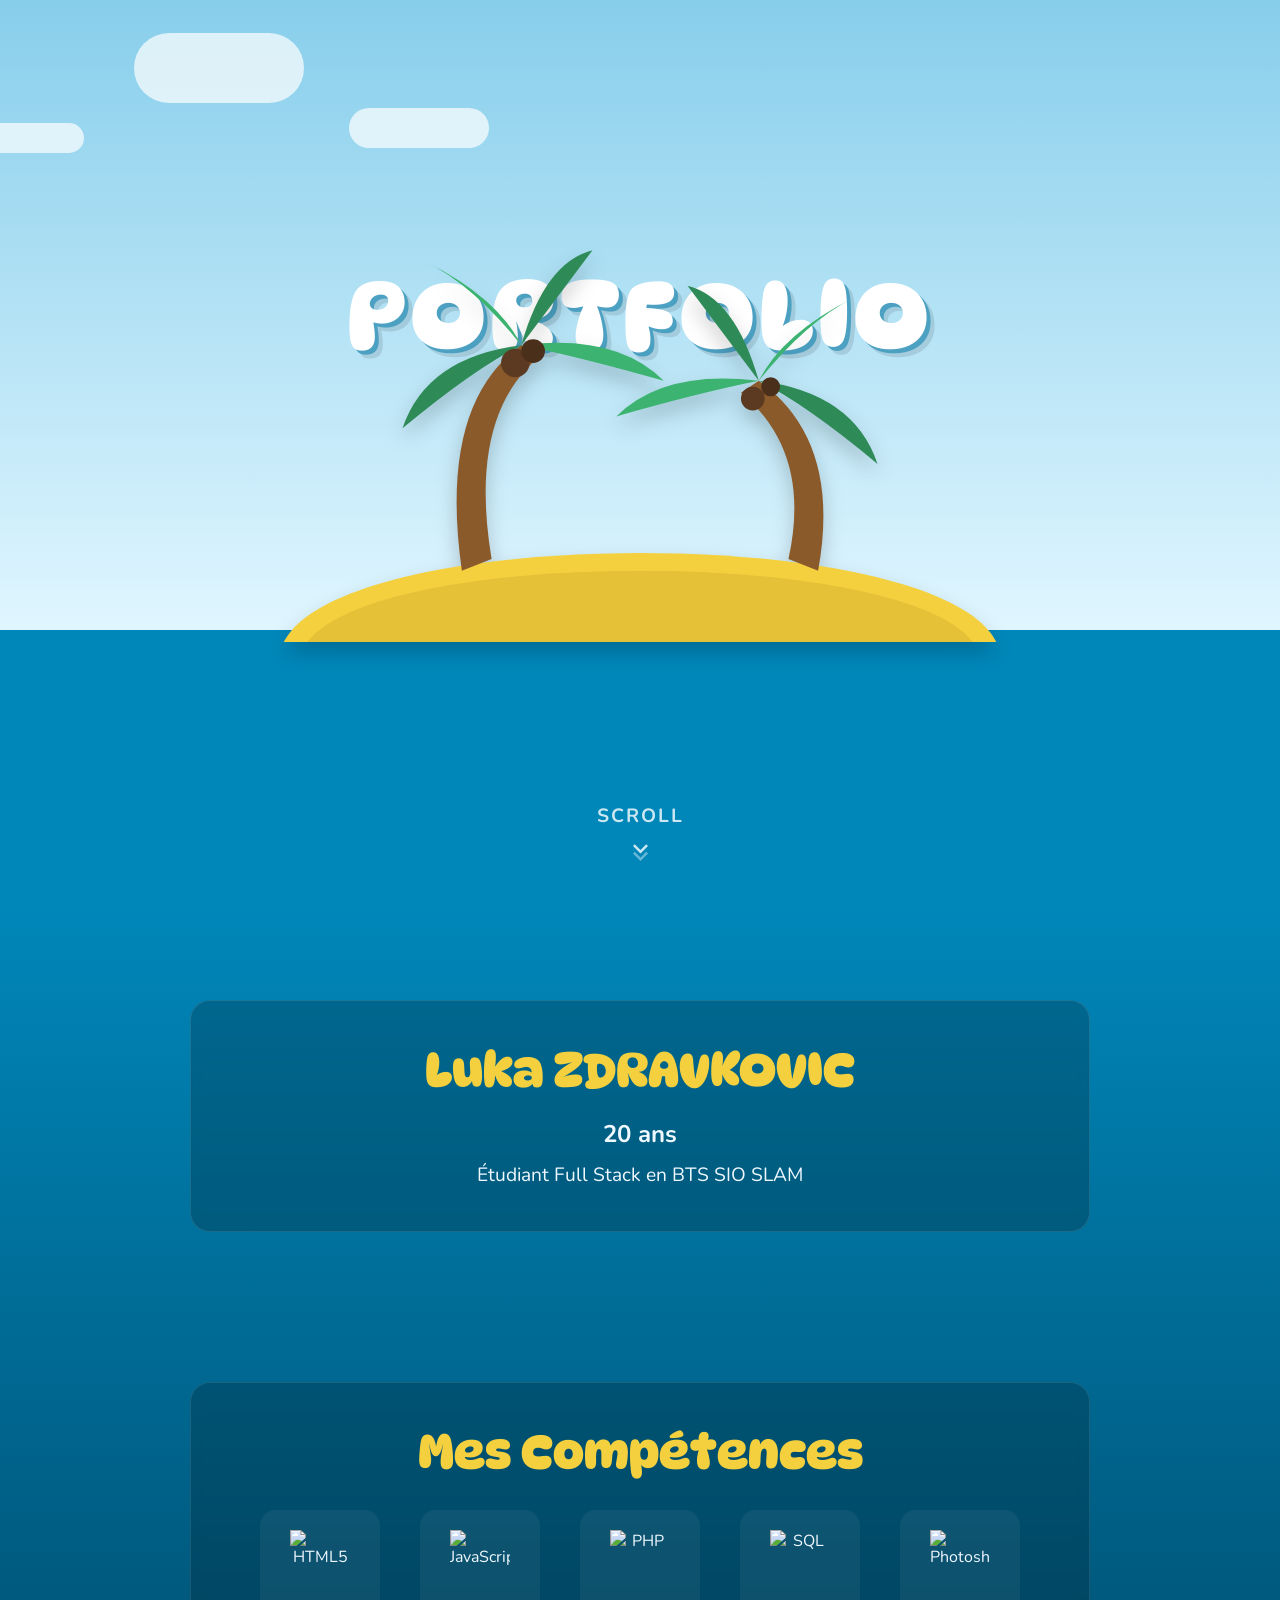
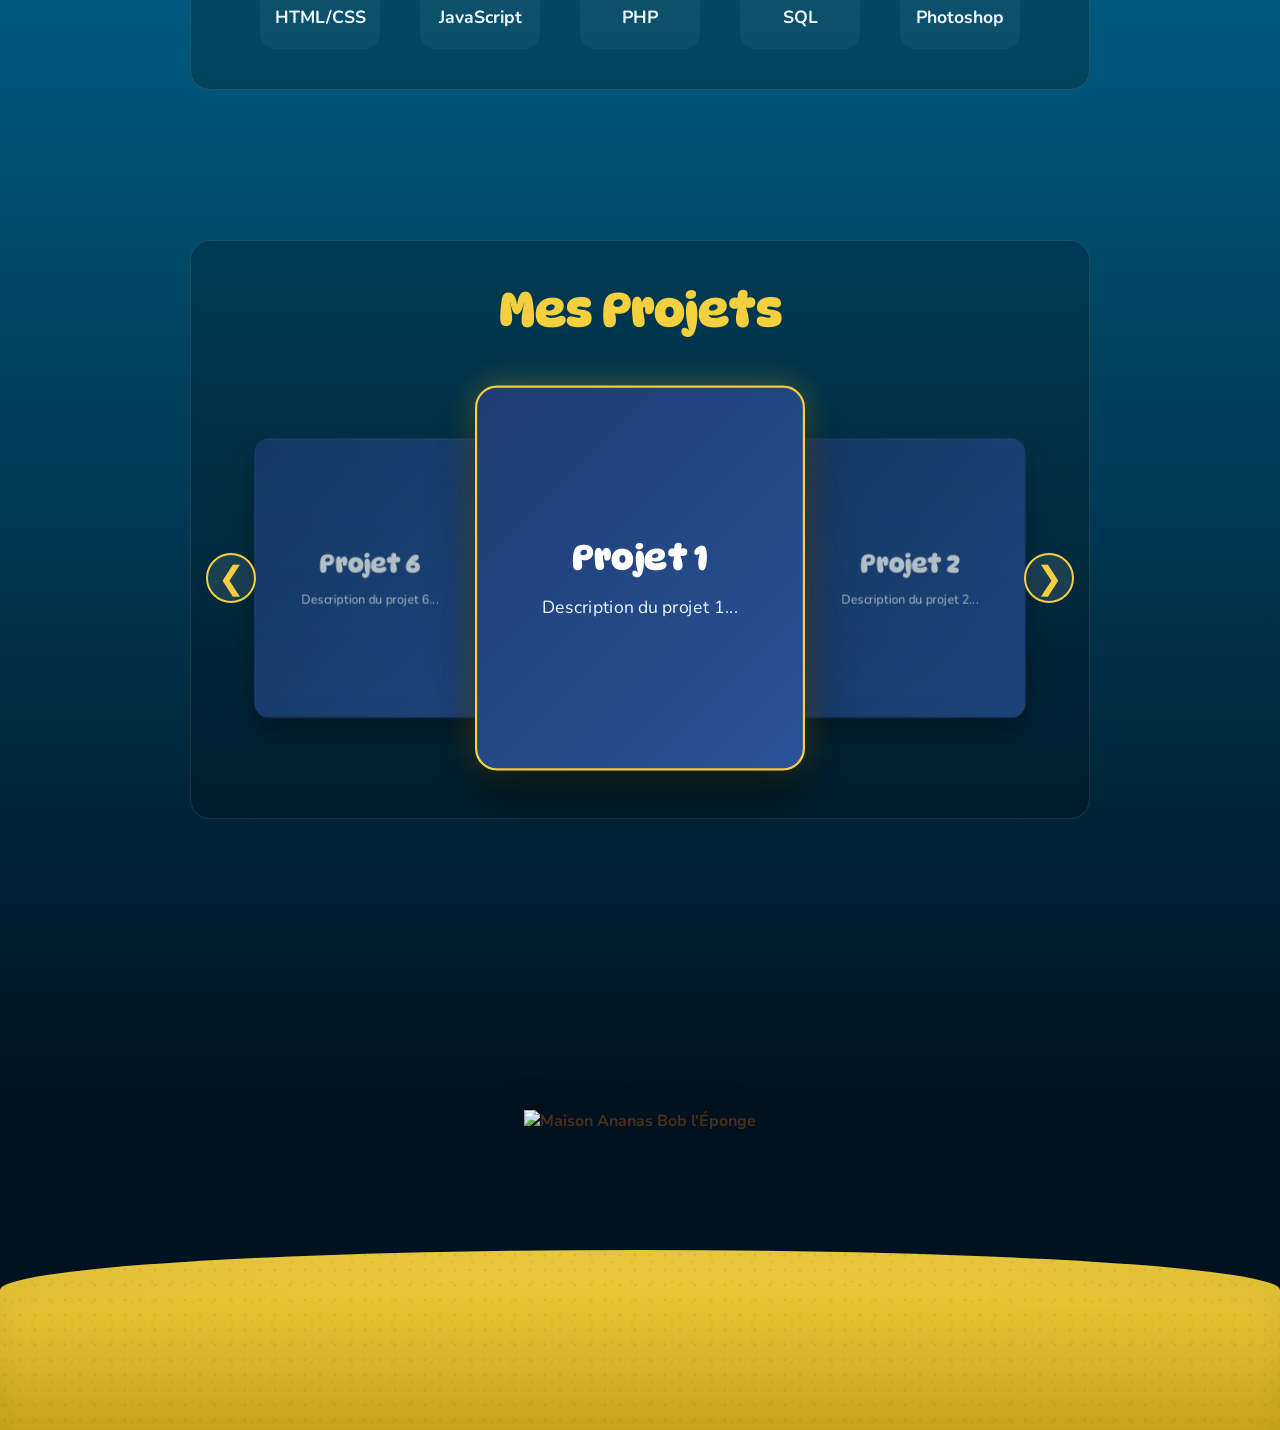
==== index.html @ d119d24b "Rename portfolio.html to index.html" ====
<!DOCTYPE html>
<html lang="fr">
<head>
    <meta charset="UTF-8">
    <meta name="viewport" content="width=device-width, initial-scale=1.0">
    <title>Portfolio de Luka</title>
    <!-- Polices Google -->
    <link rel="preconnect" href="https://fonts.googleapis.com">
    <link rel="preconnect" href="https://fonts.gstatic.com" crossorigin>
    <link href="https://fonts.googleapis.com/css2?family=DynaPuff:wght@400..700&family=Nunito:wght@400;700;900&display=swap" rel="stylesheet">
    <!-- CSS -->
    <link rel="stylesheet" href="css/portfolio.css">
</head>
<body>
    <header class="hero-section">
        <div class="sky">
            <div class="clouds"></div>
            <h1 class="portfolio-title">PORTFOLIO</h1>
        </div>
        
        <div class="island-container">
            <!-- SVG de l'île tropicale -->
            <svg class="island-svg" viewBox="0 0 800 400" xmlns="http://www.w3.org/2000/svg">
                <!-- Sable de l'île -->
                <path d="M 100 400 C 150 300, 650 300, 700 400 Z" fill="#F4D03F" />
                <path d="M 120 400 C 180 320, 620 320, 680 400 Z" fill="#E5C138" />
                
                <!-- Tronc Cocotier 1 (Gauche) -->
                <path d="M 250 340 Q 230 200, 300 150 L 315 160 Q 255 210, 275 330 Z" fill="#8B5A2B" />
                <!-- Feuilles Cocotier 1 -->
                <path d="M 300 150 Q 220 160, 200 220 Q 260 170, 300 150 Z" fill="#2E8B57" />
                <path d="M 300 150 Q 260 100, 220 80 Q 280 110, 300 150 Z" fill="#3CB371" />
                <path d="M 300 150 Q 320 80, 360 70 Q 330 110, 300 150 Z" fill="#2E8B57" />
                <path d="M 300 150 Q 380 140, 420 180 Q 350 160, 300 150 Z" fill="#3CB371" />
                <circle cx="295" cy="165" r="12" fill="#5C3A21" />
                <circle cx="310" cy="155" r="10" fill="#4A2F1A" />
                
                <!-- Tronc Cocotier 2 (Droite, plus petit) -->
                <path d="M 550 340 Q 570 230, 500 180 L 485 190 Q 545 240, 525 330 Z" fill="#8B5A2B" />
                <!-- Feuilles Cocotier 2 -->
                <path d="M 500 180 Q 580 190, 600 250 Q 540 200, 500 180 Z" fill="#2E8B57" />
                <path d="M 500 180 Q 540 130, 580 110 Q 520 140, 500 180 Z" fill="#3CB371" />
                <path d="M 500 180 Q 480 110, 440 100 Q 470 140, 500 180 Z" fill="#2E8B57" />
                <path d="M 500 180 Q 420 170, 380 210 Q 450 190, 500 180 Z" fill="#3CB371" />
                <circle cx="495" cy="195" r="10" fill="#5C3A21" />
                <circle cx="510" cy="185" r="8" fill="#4A2F1A" />
            </svg>
        </div>

        <div class="sea-surface">
            <div class="scroll-indicator">
                <span>SCROLL</span>
                <svg class="arrows" viewBox="0 0 24 24" width="30" height="30">
                    <path d="M12 15.5l-6-6 1.4-1.4 4.6 4.6 4.6-4.6 1.4 1.4z" fill="white" />
                    <path d="M12 21.5l-6-6 1.4-1.4 4.6 4.6 4.6-4.6 1.4 1.4z" fill="white" opacity="0.5" />
                </svg>
            </div>
        </div>
    </header>

    <main class="underwater-section">
        <!-- Conteneur pour les poissons générés en JS -->
        <div id="fish-container"></div>

        <section id="about" class="content-block">
            <h2>Luka ZDRAVKOVIC</h2>
            <p class="subtitle">20 ans</p>
            <p class="description">Étudiant Full Stack en BTS SIO SLAM</p>
        </section>

        <section id="skills" class="content-block">
            <h3>Mes Compétences</h3>
            <div class="skills-grid">
                <div class="skill-item">
                    <img src="https://cdn.jsdelivr.net/gh/devicons/devicon/icons/html5/html5-original.svg" alt="HTML5" />
                    <span>HTML/CSS</span>
                </div>
                <div class="skill-item">
                    <img src="https://cdn.jsdelivr.net/gh/devicons/devicon/icons/javascript/javascript-original.svg" alt="JavaScript" />
                    <span>JavaScript</span>
                </div>
                <div class="skill-item">
                    <img src="https://cdn.jsdelivr.net/gh/devicons/devicon/icons/php/php-original.svg" alt="PHP" />
                    <span>PHP</span>
                </div>
                <div class="skill-item">
                    <img src="https://cdn.jsdelivr.net/gh/devicons/devicon/icons/mysql/mysql-original.svg" alt="SQL" />
                    <span>SQL</span>
                </div>
                <div class="skill-item">
                    <img src="https://cdn.jsdelivr.net/gh/devicons/devicon/icons/photoshop/photoshop-plain.svg" alt="Photoshop" />
                    <span>Photoshop</span>
                </div>
            </div>
        </section>

        <section id="projects" class="content-block">
            <h3>Mes Projets</h3>
            <div class="carousel-container">
                <button class="nav-btn prev-btn">&#10094;</button>
                <div class="carousel-track">
                    <div class="project-card active"><h4>Projet 1</h4><p>Description du projet 1...</p></div>
                    <div class="project-card next"><h4>Projet 2</h4><p>Description du projet 2...</p></div>
                    <div class="project-card"><h4>Projet 3</h4><p>Description du projet 3...</p></div>
                    <div class="project-card"><h4>Projet 4</h4><p>Description du projet 4...</p></div>
                    <div class="project-card"><h4>Projet 5</h4><p>Description du projet 5...</p></div>
                    <div class="project-card prev"><h4>Projet 6</h4><p>Description du projet 6...</p></div>
                </div>
                <button class="nav-btn next-btn">&#10095;</button>
            </div>
        </section>
    </main>

    <footer class="ocean-floor">
        <!-- Maison Ananas de Bob l'éponge -->
        <img src="img/spongebob.png" alt="Maison Ananas Bob l'Éponge" class="spongebob-house">
    </footer>

    <script src="js/portfolio.js"></script>
</body>
</html>
---- css/portfolio.css ----
:root {
    --sky-color: #87CEEB;
    --sky-gradient: linear-gradient(to bottom, #87CEEB 0%, #E0F6FF 100%);
    --sea-surface-color: #0087BA;
    --sea-deep-color: #001220;
    --sand-color: #F4D03F;
    --text-light: #F0F8FF;
    --font-heading: 'DynaPuff', cursive;
    --font-body: 'Nunito', sans-serif;
}

* {
    margin: 0;
    padding: 0;
    box-sizing: border-box;
}

body {
    font-family: var(--font-body);
    background-color: var(--sea-deep-color);
    color: var(--text-light);
    overflow-x: hidden;
}

h1, h2, h3, h4 {
    font-family: var(--font-heading);
}

/* --- HERO SECTION --- */
.hero-section {
    position: relative;
    height: 100vh;
    display: flex;
    flex-direction: column;
    overflow: hidden;
}

.sky {
    flex: 7; /* Augmenté pour donner plus de place au ciel et à l'île */
    background: var(--sky-gradient);
    position: relative;
    display: flex;
    justify-content: center;
    align-items: center;
}

.clouds {
    position: absolute;
    top: 10%;
    left: -20%;
    width: 150px;
    height: 50px;
    background: white;
    border-radius: 50px;
    box-shadow: 200px 50px 0 -10px white, 400px -20px 0 10px white, 600px 40px 0 -5px white;
    opacity: 0.7;
    animation: moveClouds 40s linear infinite;
    z-index: 1;
}

.clouds::before, .clouds::after {
    content: '';
    position: absolute;
    background: white;
    border-radius: 50%;
}

.clouds::before {
    width: 60px;
    height: 60px;
    top: -20px;
    left: 20px;
}

.clouds::after {
    width: 80px;
    height: 80px;
    top: -30px;
    left: 50px;
}

@keyframes moveClouds {
    0% { transform: translateX(-10vw); }
    100% { transform: translateX(110vw); }
}

.portfolio-title {
    font-size: 6rem;
    color: white;
    text-shadow: 4px 4px 0px #4CA1C3, 8px 8px 0px rgba(0,0,0,0.1);
    z-index: 2;
    letter-spacing: 5px;
    animation: floatTitle 4s ease-in-out infinite;
}

@keyframes floatTitle {
    0%, 100% { transform: translateY(0); }
    50% { transform: translateY(-15px); }
}

.island-container {
    position: absolute;
    bottom: 28%; /* Aligné avec la mer qui prend 30% */
    left: 50%;
    transform: translateX(-50%);
    width: 90%; /* Île plus grande */
    max-width: 950px;
    z-index: 5; /* Au-dessus de la mer pour ne plus être caché */
    pointer-events: none; /* Let clicks pass through if needed */
}

.island-svg {
    width: 100%;
    height: auto;
    filter: drop-shadow(0 10px 10px rgba(0,0,0,0.2));
}

.sea-surface {
    flex: 3; /* Réduit pour laisser plus de place à l'île */
    background: var(--sea-surface-color);
    position: relative;
    z-index: 4;
}


.scroll-indicator {
    position: absolute;
    bottom: 30px;
    left: 50%;
    transform: translateX(-50%);
    text-align: center;
    color: white;
    opacity: 0.8;
    animation: pulseScroll 2s infinite ease-in-out;
}

.scroll-indicator span {
    display: block;
    font-weight: 700;
    letter-spacing: 2px;
    margin-bottom: 5px;
    font-size: 1.2rem;
}

@keyframes pulseScroll {
    0%, 100% { opacity: 0.4; transform: translate(-50%, 0); }
    50% { opacity: 1; transform: translate(-50%, 10px); }
}

/* --- UNDERWATER SECTION --- */
.underwater-section {
    position: relative;
    background: linear-gradient(to bottom, var(--sea-surface-color) 0%, var(--sea-deep-color) 100%);
    min-height: 200vh; /* Longue page pour scroller */
    padding-top: 100px;
    padding-bottom: 100px;
    z-index: 5;
}

#fish-container {
    position: absolute;
    top: 0;
    left: 0;
    width: 100%;
    height: 100%;
    pointer-events: none;
    overflow: hidden;
    z-index: 1;
}

.fish {
    position: absolute;
    transition: transform 0.3s;
}

.content-block {
    position: relative;
    z-index: 10;
    max-width: 900px;
    margin: 0 auto 150px auto;
    padding: 40px;
    background: rgba(0, 0, 0, 0.2);
    border-radius: 20px;
    backdrop-filter: blur(5px);
    border: 1px solid rgba(255, 255, 255, 0.1);
    text-align: center;
}

.content-block h2, .content-block h3 {
    font-size: 3rem;
    margin-bottom: 20px;
    color: var(--sand-color);
}

.content-block .subtitle {
    font-size: 1.5rem;
    font-weight: bold;
    margin-bottom: 10px;
}

.content-block .description {
    font-size: 1.2rem;
    line-height: 1.6;
}

/* --- SKILLS --- */
.skills-grid {
    display: flex;
    flex-wrap: wrap;
    justify-content: center;
    gap: 40px;
    margin-top: 30px;
}

.skill-item {
    display: flex;
    flex-direction: column;
    align-items: center;
    background: rgba(255, 255, 255, 0.05);
    padding: 20px;
    border-radius: 15px;
    transition: transform 0.3s, box-shadow 0.3s;
    width: 120px;
}

.skill-item:hover {
    transform: translateY(-10px);
    box-shadow: 0 10px 20px rgba(0, 0, 0, 0.3), 0 0 15px rgba(244, 208, 63, 0.5);
    background: rgba(255, 255, 255, 0.1);
}

.skill-item img {
    width: 60px;
    height: 60px;
    margin-bottom: 15px;
}

.skill-item span {
    font-weight: bold;
    font-size: 1.1rem;
}

/* --- PROJECTS CAROUSEL --- */
.carousel-container {
    position: relative;
    height: 400px;
    display: flex;
    align-items: center;
    justify-content: center;
    margin-top: 40px;
    perspective: 1000px;
}

.nav-btn {
    position: absolute;
    top: 50%;
    transform: translateY(-50%);
    background: rgba(255, 255, 255, 0.1);
    border: 2px solid var(--sand-color);
    color: var(--sand-color);
    font-size: 2rem;
    width: 50px;
    height: 50px;
    border-radius: 50%;
    cursor: pointer;
    z-index: 20;
    transition: all 0.3s;
}

.nav-btn:hover {
    background: var(--sand-color);
    color: var(--sea-deep-color);
    box-shadow: 0 0 15px var(--sand-color);
}

.prev-btn { left: -25px; }
.next-btn { right: -25px; }

.carousel-track {
    position: relative;
    width: 100%;
    height: 100%;
}

.project-card {
    position: absolute;
    top: 50%;
    left: 50%;
    width: 300px;
    height: 350px;
    background: linear-gradient(135deg, #1e3c72 0%, #2a5298 100%);
    border-radius: 20px;
    padding: 30px;
    box-shadow: 0 15px 35px rgba(0,0,0,0.5);
    transition: all 0.5s cubic-bezier(0.25, 0.8, 0.25, 1);
    transform: translate(-50%, -50%) scale(0.6) rotateY(0deg);
    opacity: 0;
    z-index: 1;
    display: flex;
    flex-direction: column;
    align-items: center;
    justify-content: center;
    border: 2px solid transparent;
}

.project-card h4 {
    font-size: 2rem;
    margin-bottom: 15px;
    color: #fff;
}

/* Classes pour le positionnement en JS */
.project-card.active {
    transform: translate(-50%, -50%) scale(1.1) translateZ(50px);
    opacity: 1;
    z-index: 5;
    border-color: var(--sand-color);
    box-shadow: 0 20px 40px rgba(0,0,0,0.6), 0 0 30px rgba(244, 208, 63, 0.3);
}

.project-card.prev {
    transform: translate(-140%, -50%) scale(0.8) rotateY(15deg);
    opacity: 0.7;
    z-index: 4;
}

.project-card.next {
    transform: translate(40%, -50%) scale(0.8) rotateY(-15deg);
    opacity: 0.7;
    z-index: 4;
}

.project-card:hover.active {
    box-shadow: 0 25px 50px rgba(0,0,0,0.7), 0 0 40px rgba(244, 208, 63, 0.6);
    transform: translate(-50%, -52%) scale(1.12) translateZ(60px);
}

/* --- FOOTER OCEAN FLOOR --- */
.ocean-floor {
    position: relative;
    background: 
        radial-gradient(circle at 5px 5px, rgba(139, 69, 19, 0.1) 1px, transparent 2px) 0 0 / 15px 15px,
        radial-gradient(circle at 12px 12px, rgba(139, 69, 19, 0.08) 1px, transparent 2px) 0 0 / 20px 20px,
        linear-gradient(to bottom, #f4d03f, #c7a418);
    height: 180px;
    display: flex;
    align-items: flex-end;
    justify-content: center;
    padding-bottom: 20px;
    color: #4A2F1A;
    font-weight: bold;
    z-index: 10;
    margin-top: 150px;
    border-top-left-radius: 50% 40px; /* Donne une forme de dune */
    border-top-right-radius: 50% 40px;
    box-shadow: inset 0 20px 30px rgba(0,0,0,0.05);
}

.spongebob-house {
    position: absolute;
    bottom: 40px; /* Posé sur le sable */
    left: 50%;
    transform: translateX(-50%);
    height: 280px; /* Plus grand */
    width: auto;
    filter: drop-shadow(0 0 15px rgba(0,0,0,0.6)); /* Ombre centrée sans décalage vers le bas */
    z-index: 12;
}

/* --- RESPONSIVE DESIGN (Mobiles & Tablettes) --- */
@media (max-width: 768px) {
    /* Typographie */
    .portfolio-title { font-size: 3rem; letter-spacing: 2px; padding: 0 15px; text-align: center; }
    .content-block h2, .content-block h3 { font-size: 2rem; margin-bottom: 15px; }
    .content-block .subtitle { font-size: 1.2rem; }
    .content-block .description { font-size: 1rem; }

    /* Layout général */
    .island-container { width: 90%; bottom: 29%; } /* Moins de 100% pour laisser un espace sur les côtés */
    .content-block { width: 90%; margin: 0 auto 80px auto; padding: 25px 20px; box-sizing: border-box; } /* Centré avec de la marge */

    /* Compétences */
    .skills-grid { gap: 15px; }
    .skill-item { width: 90px; padding: 15px 10px; }
    .skill-item img { width: 40px; height: 40px; }
    .skill-item span { font-size: 0.9rem; }

    /* Carrousel de Projets */
    .carousel-container { height: 350px; }
    .project-card { width: 240px; height: 280px; padding: 20px; }
    .project-card h4 { font-size: 1.5rem; }
    
    .project-card.active { transform: translate(-50%, -50%) scale(1.05); }
    .project-card:hover.active { transform: translate(-50%, -50%) scale(1.05); }
    
    .project-card.prev { transform: translate(-90%, -50%) scale(0.75); opacity: 0.6; }
    .project-card.next { transform: translate(-10%, -50%) scale(0.75); opacity: 0.6; }
    
    /* Boutons Carrousel */
    .nav-btn { width: 40px; height: 40px; font-size: 1.2rem; background: rgba(244, 208, 63, 0.4); }
    .prev-btn { left: 10px; }
    .next-btn { right: 10px; }

    /* Footer / Sol Marin */
    .ocean-floor { height: 120px; margin-top: 50px; border-top-left-radius: 50% 20px; border-top-right-radius: 50% 20px; }
    .spongebob-house { height: 160px; bottom: 30px; }
}
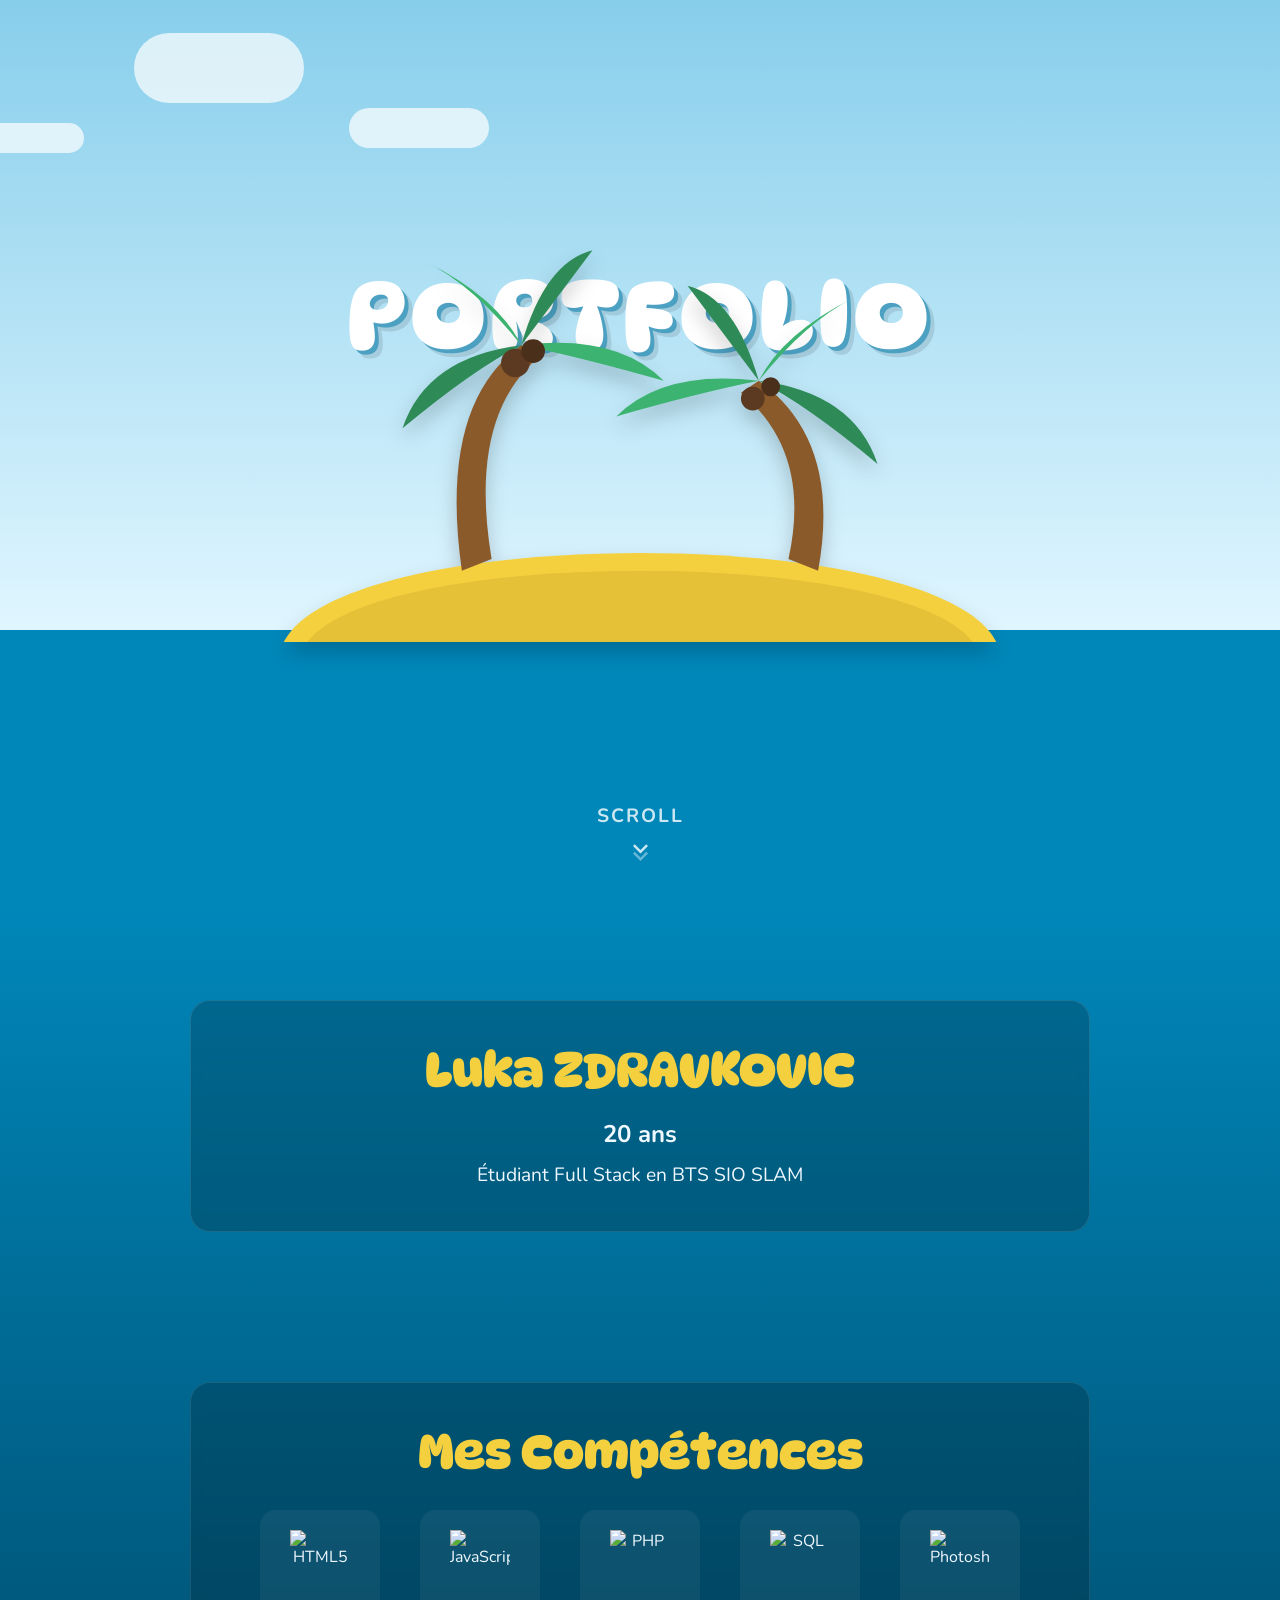
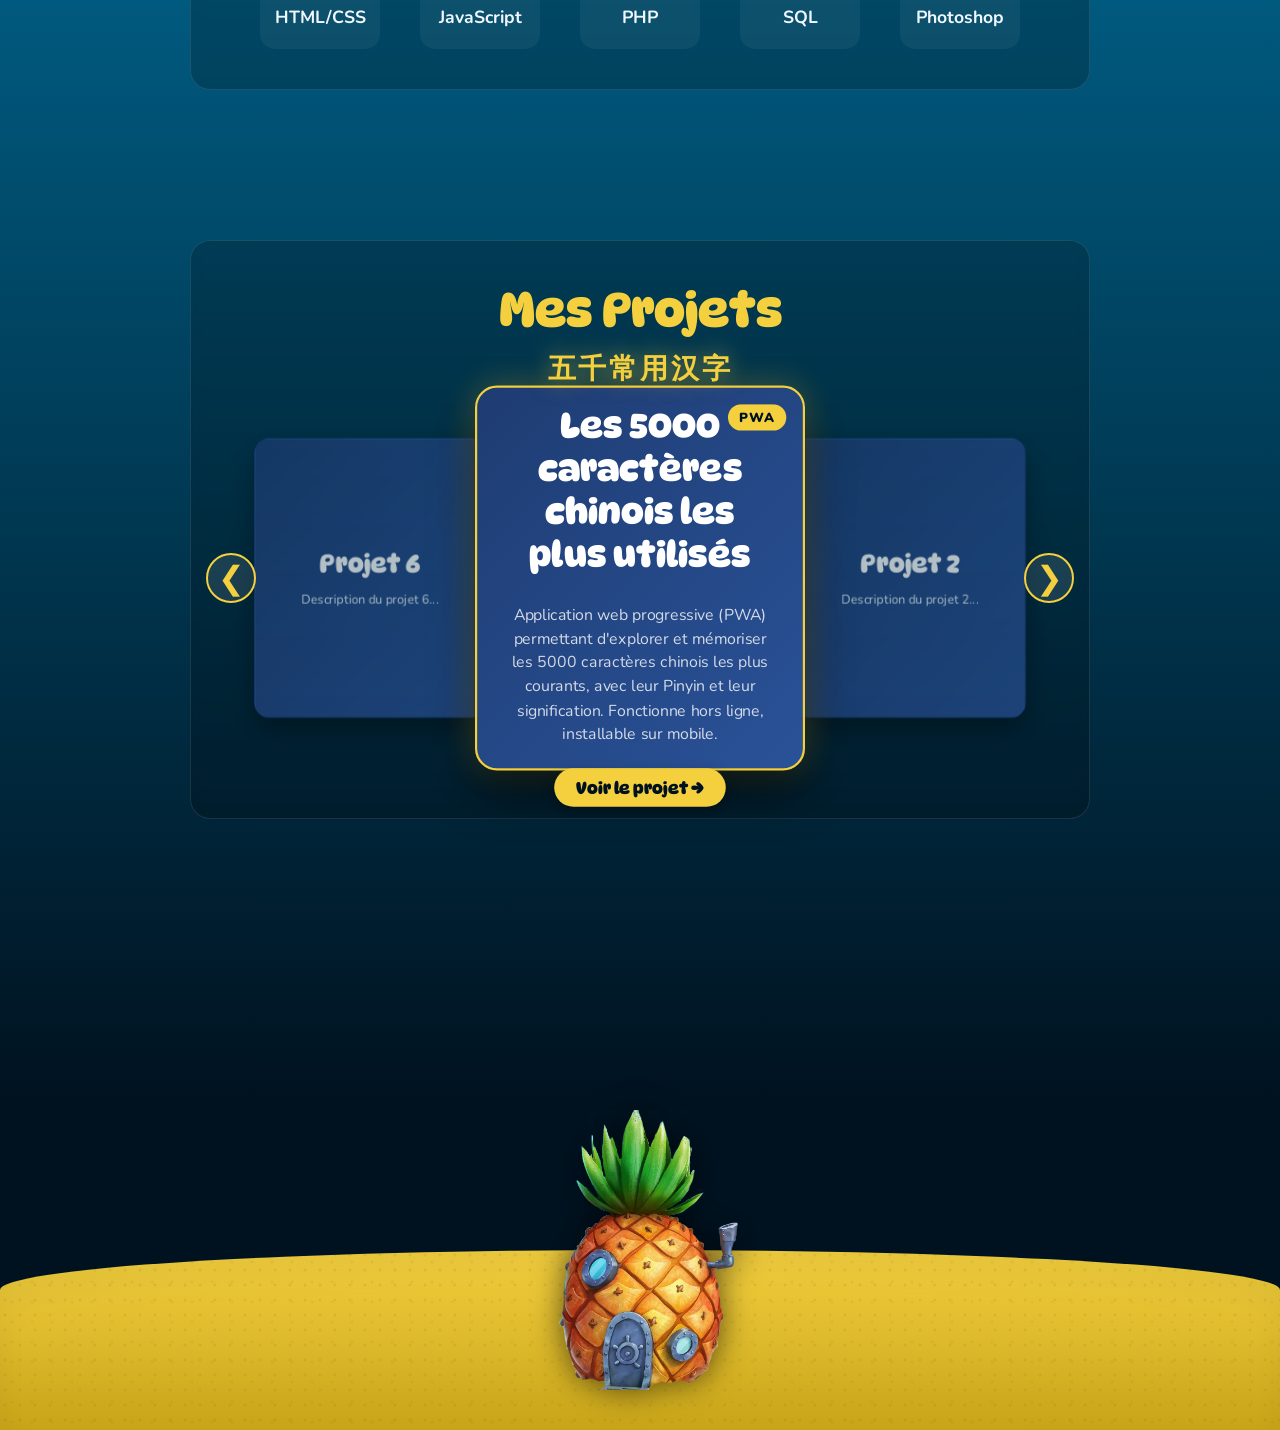
==== commit 3ca05b56: "Add files via upload" ====
--- a/index.html
+++ b/index.html
@@ -99,7 +99,13 @@
             <div class="carousel-container">
                 <button class="nav-btn prev-btn">&#10094;</button>
                 <div class="carousel-track">
-                    <div class="project-card active"><h4>Projet 1</h4><p>Description du projet 1...</p></div>
+                    <div class="project-card active clickable-card" onclick="window.open('projects/hanzi-site.html', '_blank')" role="button" tabindex="0">
+                        <div class="card-badge">PWA</div>
+                        <div class="card-icon">五千常用汉字</div>
+                        <h4>Les 5000 caractères chinois les plus utilisés</h4>
+                        <p>Application web progressive (PWA) permettant d'explorer et mémoriser les 5000 caractères chinois les plus courants, avec leur Pinyin et leur signification. Fonctionne hors ligne, installable sur mobile.</p>
+                        <div class="card-cta">Voir le projet →</div>
+                    </div>
                     <div class="project-card next"><h4>Projet 2</h4><p>Description du projet 2...</p></div>
                     <div class="project-card"><h4>Projet 3</h4><p>Description du projet 3...</p></div>
                     <div class="project-card"><h4>Projet 4</h4><p>Description du projet 4...</p></div>
@@ -118,4 +124,4 @@
 
     <script src="js/portfolio.js"></script>
 </body>
-</html>
+</html>
--- a/css/portfolio.css
+++ b/css/portfolio.css
@@ -333,6 +333,65 @@
 .project-card:hover.active {
     box-shadow: 0 25px 50px rgba(0,0,0,0.7), 0 0 40px rgba(244, 208, 63, 0.6);
     transform: translate(-50%, -52%) scale(1.12) translateZ(60px);
+}
+
+/* --- CLICKABLE PROJECT CARD EXTRAS --- */
+.clickable-card {
+    cursor: pointer;
+    display: flex;
+    flex-direction: column;
+    justify-content: center;
+    align-items: center;
+    gap: 10px;
+    text-align: center;
+}
+
+.clickable-card p {
+    font-size: 0.9rem;
+    line-height: 1.5;
+    color: rgba(255,255,255,0.8);
+}
+
+.card-badge {
+    position: absolute;
+    top: 15px;
+    right: 15px;
+    background: var(--sand-color);
+    color: var(--sea-deep-color);
+    font-family: var(--font-body);
+    font-weight: 900;
+    font-size: 0.75rem;
+    padding: 4px 10px;
+    border-radius: 20px;
+    letter-spacing: 1px;
+}
+
+.card-icon {
+    font-size: 1.6rem;
+    color: #F4D03F;
+    font-weight: bold;
+    text-shadow: 0 0 20px rgba(244, 208, 63, 0.6);
+    margin-bottom: 5px;
+    letter-spacing: 2px;
+}
+
+.card-cta {
+    margin-top: 10px;
+    background: var(--sand-color);
+    color: var(--sea-deep-color);
+    font-family: var(--font-heading);
+    font-size: 0.95rem;
+    padding: 8px 20px;
+    border-radius: 30px;
+    font-weight: bold;
+    transition: all 0.3s;
+    box-shadow: 0 4px 12px rgba(0,0,0,0.3);
+}
+
+.clickable-card:hover .card-cta {
+    background: white;
+    transform: scale(1.05);
+    box-shadow: 0 6px 20px rgba(244, 208, 63, 0.5);
 }
 
 /* --- FOOTER OCEAN FLOOR --- */
@@ -405,4 +464,3 @@
     .ocean-floor { height: 120px; margin-top: 50px; border-top-left-radius: 50% 20px; border-top-right-radius: 50% 20px; }
     .spongebob-house { height: 160px; bottom: 30px; }
 }
-
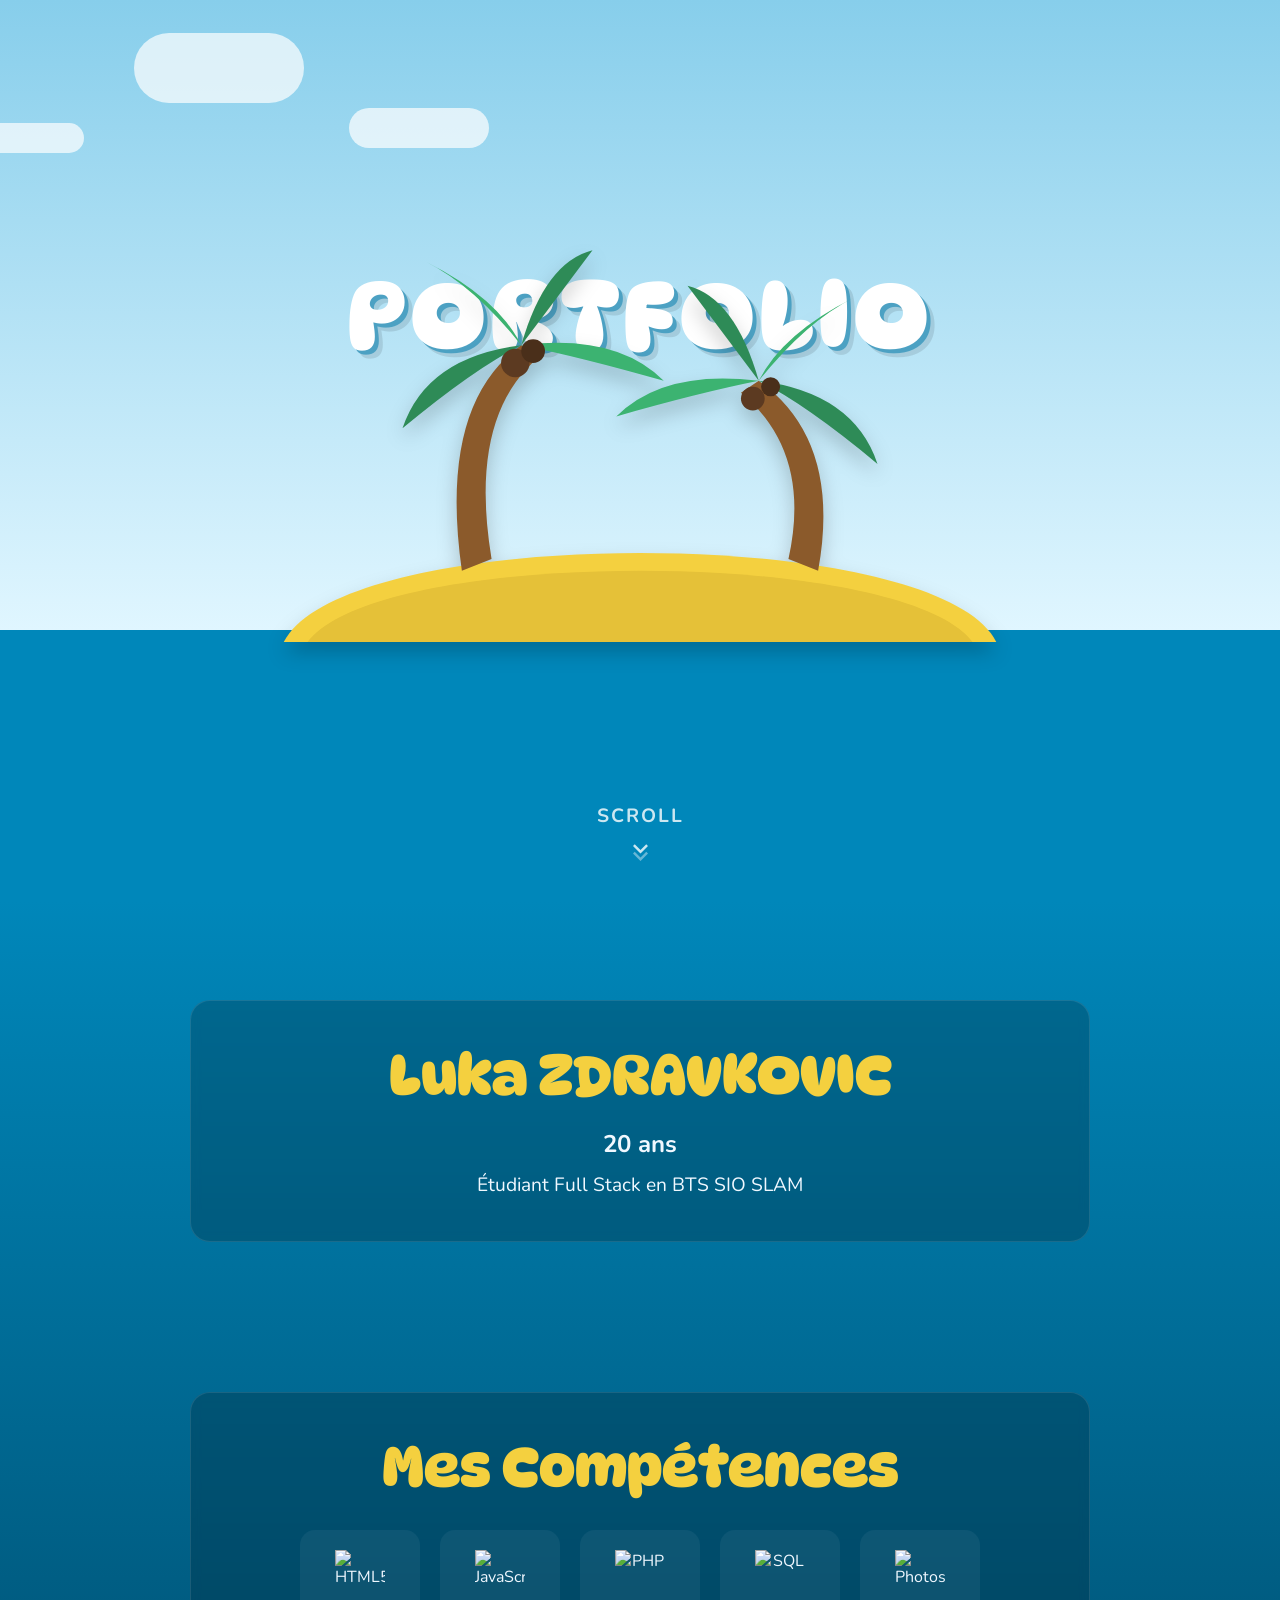
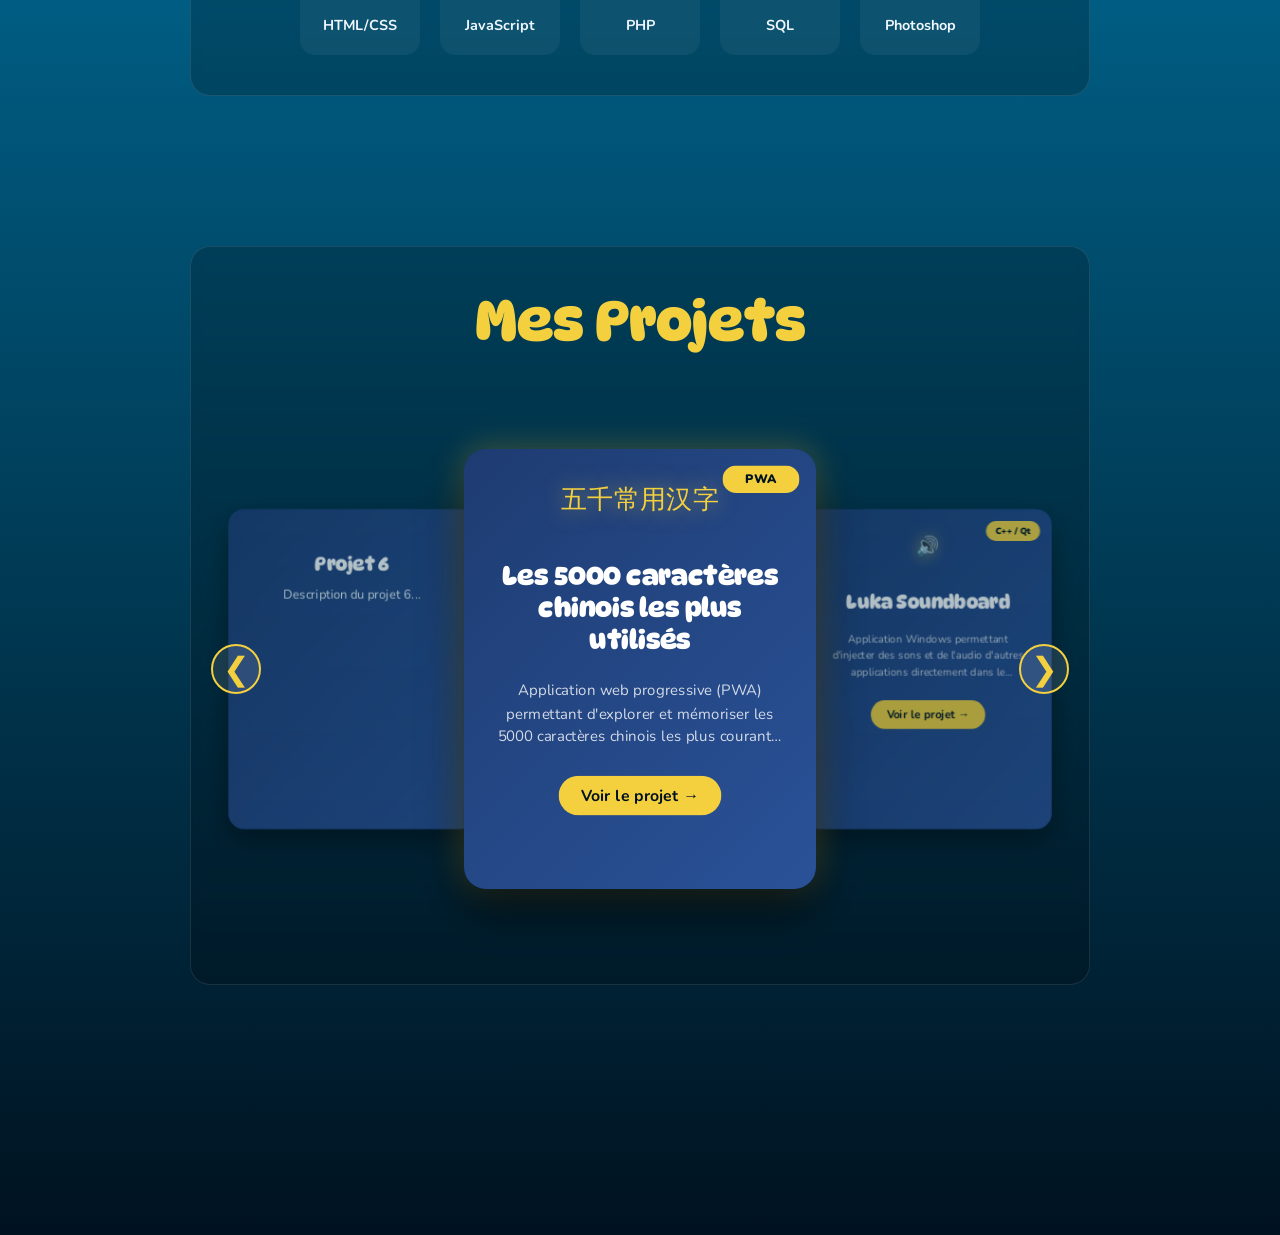
==== commit 04de2beb: "Add files via upload" ====
--- a/index.html
+++ b/index.html
@@ -1,127 +1,129 @@
-<!DOCTYPE html>
-<html lang="fr">
-<head>
-    <meta charset="UTF-8">
-    <meta name="viewport" content="width=device-width, initial-scale=1.0">
-    <title>Portfolio de Luka</title>
-    <!-- Polices Google -->
-    <link rel="preconnect" href="https://fonts.googleapis.com">
-    <link rel="preconnect" href="https://fonts.gstatic.com" crossorigin>
-    <link href="https://fonts.googleapis.com/css2?family=DynaPuff:wght@400..700&family=Nunito:wght@400;700;900&display=swap" rel="stylesheet">
-    <!-- CSS -->
-    <link rel="stylesheet" href="css/portfolio.css">
-</head>
-<body>
-    <header class="hero-section">
-        <div class="sky">
-            <div class="clouds"></div>
-            <h1 class="portfolio-title">PORTFOLIO</h1>
-        </div>
-        
-        <div class="island-container">
-            <!-- SVG de l'île tropicale -->
-            <svg class="island-svg" viewBox="0 0 800 400" xmlns="http://www.w3.org/2000/svg">
-                <!-- Sable de l'île -->
-                <path d="M 100 400 C 150 300, 650 300, 700 400 Z" fill="#F4D03F" />
-                <path d="M 120 400 C 180 320, 620 320, 680 400 Z" fill="#E5C138" />
-                
-                <!-- Tronc Cocotier 1 (Gauche) -->
-                <path d="M 250 340 Q 230 200, 300 150 L 315 160 Q 255 210, 275 330 Z" fill="#8B5A2B" />
-                <!-- Feuilles Cocotier 1 -->
-                <path d="M 300 150 Q 220 160, 200 220 Q 260 170, 300 150 Z" fill="#2E8B57" />
-                <path d="M 300 150 Q 260 100, 220 80 Q 280 110, 300 150 Z" fill="#3CB371" />
-                <path d="M 300 150 Q 320 80, 360 70 Q 330 110, 300 150 Z" fill="#2E8B57" />
-                <path d="M 300 150 Q 380 140, 420 180 Q 350 160, 300 150 Z" fill="#3CB371" />
-                <circle cx="295" cy="165" r="12" fill="#5C3A21" />
-                <circle cx="310" cy="155" r="10" fill="#4A2F1A" />
-                
-                <!-- Tronc Cocotier 2 (Droite, plus petit) -->
-                <path d="M 550 340 Q 570 230, 500 180 L 485 190 Q 545 240, 525 330 Z" fill="#8B5A2B" />
-                <!-- Feuilles Cocotier 2 -->
-                <path d="M 500 180 Q 580 190, 600 250 Q 540 200, 500 180 Z" fill="#2E8B57" />
-                <path d="M 500 180 Q 540 130, 580 110 Q 520 140, 500 180 Z" fill="#3CB371" />
-                <path d="M 500 180 Q 480 110, 440 100 Q 470 140, 500 180 Z" fill="#2E8B57" />
-                <path d="M 500 180 Q 420 170, 380 210 Q 450 190, 500 180 Z" fill="#3CB371" />
-                <circle cx="495" cy="195" r="10" fill="#5C3A21" />
-                <circle cx="510" cy="185" r="8" fill="#4A2F1A" />
-            </svg>
-        </div>
-
-        <div class="sea-surface">
-            <div class="scroll-indicator">
-                <span>SCROLL</span>
-                <svg class="arrows" viewBox="0 0 24 24" width="30" height="30">
-                    <path d="M12 15.5l-6-6 1.4-1.4 4.6 4.6 4.6-4.6 1.4 1.4z" fill="white" />
-                    <path d="M12 21.5l-6-6 1.4-1.4 4.6 4.6 4.6-4.6 1.4 1.4z" fill="white" opacity="0.5" />
-                </svg>
-            </div>
-        </div>
-    </header>
-
-    <main class="underwater-section">
-        <!-- Conteneur pour les poissons générés en JS -->
-        <div id="fish-container"></div>
-
-        <section id="about" class="content-block">
-            <h2>Luka ZDRAVKOVIC</h2>
-            <p class="subtitle">20 ans</p>
-            <p class="description">Étudiant Full Stack en BTS SIO SLAM</p>
-        </section>
-
-        <section id="skills" class="content-block">
-            <h3>Mes Compétences</h3>
-            <div class="skills-grid">
-                <div class="skill-item">
-                    <img src="https://cdn.jsdelivr.net/gh/devicons/devicon/icons/html5/html5-original.svg" alt="HTML5" />
-                    <span>HTML/CSS</span>
-                </div>
-                <div class="skill-item">
-                    <img src="https://cdn.jsdelivr.net/gh/devicons/devicon/icons/javascript/javascript-original.svg" alt="JavaScript" />
-                    <span>JavaScript</span>
-                </div>
-                <div class="skill-item">
-                    <img src="https://cdn.jsdelivr.net/gh/devicons/devicon/icons/php/php-original.svg" alt="PHP" />
-                    <span>PHP</span>
-                </div>
-                <div class="skill-item">
-                    <img src="https://cdn.jsdelivr.net/gh/devicons/devicon/icons/mysql/mysql-original.svg" alt="SQL" />
-                    <span>SQL</span>
-                </div>
-                <div class="skill-item">
-                    <img src="https://cdn.jsdelivr.net/gh/devicons/devicon/icons/photoshop/photoshop-plain.svg" alt="Photoshop" />
-                    <span>Photoshop</span>
-                </div>
-            </div>
-        </section>
-
-        <section id="projects" class="content-block">
-            <h3>Mes Projets</h3>
-            <div class="carousel-container">
-                <button class="nav-btn prev-btn">&#10094;</button>
-                <div class="carousel-track">
-                    <div class="project-card active clickable-card" onclick="window.open('projects/hanzi-site.html', '_blank')" role="button" tabindex="0">
-                        <div class="card-badge">PWA</div>
-                        <div class="card-icon">五千常用汉字</div>
-                        <h4>Les 5000 caractères chinois les plus utilisés</h4>
-                        <p>Application web progressive (PWA) permettant d'explorer et mémoriser les 5000 caractères chinois les plus courants, avec leur Pinyin et leur signification. Fonctionne hors ligne, installable sur mobile.</p>
-                        <div class="card-cta">Voir le projet →</div>
-                    </div>
-                    <div class="project-card next"><h4>Projet 2</h4><p>Description du projet 2...</p></div>
-                    <div class="project-card"><h4>Projet 3</h4><p>Description du projet 3...</p></div>
-                    <div class="project-card"><h4>Projet 4</h4><p>Description du projet 4...</p></div>
-                    <div class="project-card"><h4>Projet 5</h4><p>Description du projet 5...</p></div>
-                    <div class="project-card prev"><h4>Projet 6</h4><p>Description du projet 6...</p></div>
-                </div>
-                <button class="nav-btn next-btn">&#10095;</button>
-            </div>
-        </section>
-    </main>
-
-    <footer class="ocean-floor">
-        <!-- Maison Ananas de Bob l'éponge -->
-        <img src="img/spongebob.png" alt="Maison Ananas Bob l'Éponge" class="spongebob-house">
-    </footer>
-
-    <script src="js/portfolio.js"></script>
-</body>
+<!DOCTYPE html>
+<html lang="fr">
+<head>
+    <meta charset="UTF-8">
+    <meta name="viewport" content="width=device-width, initial-scale=1.0">
+    <title>Portfolio de Luka</title>
+    <!-- Polices Google -->
+    <link rel="preconnect" href="https://fonts.googleapis.com">
+    <link rel="preconnect" href="https://fonts.gstatic.com" crossorigin>
+    <link href="https://fonts.googleapis.com/css2?family=DynaPuff:wght@400..700&family=Nunito:wght@400;700;900&display=swap" rel="stylesheet">
+    <!-- CSS -->
+    <link rel="stylesheet" href="css/portfolio.css">
+</head>
+<body>
+    <header class="hero-section">
+        <div class="sky">
+            <div class="clouds"></div>
+            <h1 class="portfolio-title">PORTFOLIO</h1>
+        </div>
+        
+        <div class="island-container">
+            <!-- SVG de l'île tropicale -->
+            <svg class="island-svg" viewBox="0 0 800 400" xmlns="http://www.w3.org/2000/svg">
+                <!-- Sable de l'île -->
+                <path d="M 100 400 C 150 300, 650 300, 700 400 Z" fill="#F4D03F" />
+                <path d="M 120 400 C 180 320, 620 320, 680 400 Z" fill="#E5C138" />
+                
+                <!-- Tronc Cocotier 1 (Gauche) -->
+                <path d="M 250 340 Q 230 200, 300 150 L 315 160 Q 255 210, 275 330 Z" fill="#8B5A2B" />
+                <!-- Feuilles Cocotier 1 -->
+                <path d="M 300 150 Q 220 160, 200 220 Q 260 170, 300 150 Z" fill="#2E8B57" />
+                <path d="M 300 150 Q 260 100, 220 80 Q 280 110, 300 150 Z" fill="#3CB371" />
+                <path d="M 300 150 Q 320 80, 360 70 Q 330 110, 300 150 Z" fill="#2E8B57" />
+                <path d="M 300 150 Q 380 140, 420 180 Q 350 160, 300 150 Z" fill="#3CB371" />
+                <circle cx="295" cy="165" r="12" fill="#5C3A21" />
+                <circle cx="310" cy="155" r="10" fill="#4A2F1A" />
+                
+                <!-- Tronc Cocotier 2 (Droite, plus petit) -->
+                <path d="M 550 340 Q 570 230, 500 180 L 485 190 Q 545 240, 525 330 Z" fill="#8B5A2B" />
+                <!-- Feuilles Cocotier 2 -->
+                <path d="M 500 180 Q 580 190, 600 250 Q 540 200, 500 180 Z" fill="#2E8B57" />
+                <path d="M 500 180 Q 540 130, 580 110 Q 520 140, 500 180 Z" fill="#3CB371" />
+                <path d="M 500 180 Q 480 110, 440 100 Q 470 140, 500 180 Z" fill="#2E8B57" />
+                <path d="M 500 180 Q 420 170, 380 210 Q 450 190, 500 180 Z" fill="#3CB371" />
+                <circle cx="495" cy="195" r="10" fill="#5C3A21" />
+                <circle cx="510" cy="185" r="8" fill="#4A2F1A" />
+            </svg>
+        </div>
+
+        <div class="sea-surface">
+            <div class="scroll-indicator">
+                <span>SCROLL</span>
+                <svg class="arrows" viewBox="0 0 24 24" width="30" height="30">
+                    <path d="M12 15.5l-6-6 1.4-1.4 4.6 4.6 4.6-4.6 1.4 1.4z" fill="white" />
+                    <path d="M12 21.5l-6-6 1.4-1.4 4.6 4.6 4.6-4.6 1.4 1.4z" fill="white" opacity="0.5" />
+                </svg>
+            </div>
+        </div>
+    </header>
+
+    <main class="underwater-section">
+        <!-- Conteneur pour les poissons générés en JS -->
+        <div id="fish-container"></div>
+
+        <section id="about" class="content-block">
+            <h2>Luka ZDRAVKOVIC</h2>
+            <p class="subtitle">20 ans</p>
+            <p class="description">Étudiant Full Stack en BTS SIO SLAM</p>
+        </section>
+
+        <section id="skills" class="content-block">
+            <h3>Mes Compétences</h3>
+            <div class="skills-grid">
+                <div class="skill-item">
+                    <img src="https://cdn.jsdelivr.net/gh/devicons/devicon/icons/html5/html5-original.svg" alt="HTML5" />
+                    <span>HTML/CSS</span>
+                </div>
+                <div class="skill-item">
+                    <img src="https://cdn.jsdelivr.net/gh/devicons/devicon/icons/javascript/javascript-original.svg" alt="JavaScript" />
+                    <span>JavaScript</span>
+                </div>
+                <div class="skill-item">
+                    <img src="https://cdn.jsdelivr.net/gh/devicons/devicon/icons/php/php-original.svg" alt="PHP" />
+                    <span>PHP</span>
+                </div>
+                <div class="skill-item">
+                    <img src="https://cdn.jsdelivr.net/gh/devicons/devicon/icons/mysql/mysql-original.svg" alt="SQL" />
+                    <span>SQL</span>
+                </div>
+                <div class="skill-item">
+                    <img src="https://cdn.jsdelivr.net/gh/devicons/devicon/icons/photoshop/photoshop-plain.svg" alt="Photoshop" />
+                    <span>Photoshop</span>
+                </div>
+            </div>
+        </section>
+
+        <section id="projects" class="content-block">
+            <h3>Mes Projets</h3>
+            <div class="carousel-container">
+                <button class="nav-btn prev-btn">&#10094;</button>
+                <div class="carousel-track">
+                    <div class="project-card active clickable-card" onclick="window.open('projects/hanzi-site.html', '_blank')" role="button" tabindex="0">
+                        <div class="card-badge">PWA</div>
+                        <div class="card-icon">五千常用汉字</div>
+                        <h4>Les 5000 caractères chinois les plus utilisés</h4>
+                        <p>Application web progressive (PWA) permettant d'explorer et mémoriser les 5000 caractères chinois les plus courants, avec leur Pinyin et leur signification. Fonctionne hors ligne, installable on mobile.</p>
+                        <div class="card-cta">Voir le projet →</div>
+                    </div>
+                    <div class="project-card next clickable-card" onclick="window.open('projects/luka-soundboard.html', '_blank')" role="button" tabindex="0">
+                        <div class="card-badge">C++ / Qt</div>
+                        <div class="card-icon">🔊</div>
+                        <h4>Luka Soundboard</h4>
+                        <p>Application Windows permettant d'injecter des sons et de l'audio d'autres applications directement dans le microphone. Interface moderne avec routage audio WASAPI.</p>
+                        <div class="card-cta">Voir le projet →</div>
+                    </div>
+                    <div class="project-card"><h4>Projet 3</h4><p>Description du projet 3...</p></div>
+                    <div class="project-card"><h4>Projet 4</h4><p>Description du projet 4...</p></div>
+                    <div class="project-card"><h4>Projet 5</h4><p>Description du projet 5...</p></div>
+                    <div class="project-card prev"><h4>Projet 6</h4><p>Description du projet 6...</p></div>
+                </div>
+                <button class="nav-btn next-btn">&#10095;</button>
+            </div>
+        </section>
+    </main>
+
+
+    <script src="js/portfolio.js"></script>
+</body>
 </html>
--- a/css/portfolio.css
+++ b/css/portfolio.css
@@ -36,7 +36,7 @@
 }
 
 .sky {
-    flex: 7; /* Augmenté pour donner plus de place au ciel et à l'île */
+    flex: 7;
     background: var(--sky-gradient);
     position: relative;
     display: flex;
@@ -65,19 +65,8 @@
     border-radius: 50%;
 }
 
-.clouds::before {
-    width: 60px;
-    height: 60px;
-    top: -20px;
-    left: 20px;
-}
-
-.clouds::after {
-    width: 80px;
-    height: 80px;
-    top: -30px;
-    left: 50px;
-}
+.clouds::before { width: 60px; height: 60px; top: -20px; left: 20px; }
+.clouds::after { width: 80px; height: 80px; top: -30px; left: 50px; }
 
 @keyframes moveClouds {
     0% { transform: translateX(-10vw); }
@@ -85,12 +74,14 @@
 }
 
 .portfolio-title {
-    font-size: 6rem;
+    font-size: clamp(2.5rem, 8vw, 6rem);
     color: white;
     text-shadow: 4px 4px 0px #4CA1C3, 8px 8px 0px rgba(0,0,0,0.1);
     z-index: 2;
     letter-spacing: 5px;
     animation: floatTitle 4s ease-in-out infinite;
+    text-align: center;
+    padding: 0 20px;
 }
 
 @keyframes floatTitle {
@@ -100,13 +91,12 @@
 
 .island-container {
     position: absolute;
-    bottom: 28%; /* Aligné avec la mer qui prend 30% */
+    bottom: 28%;
     left: 50%;
     transform: translateX(-50%);
-    width: 90%; /* Île plus grande */
+    width: 90%;
     max-width: 950px;
-    z-index: 5; /* Au-dessus de la mer pour ne plus être caché */
-    pointer-events: none; /* Let clicks pass through if needed */
+    z-index: 5;
 }
 
 .island-svg {
@@ -116,12 +106,11 @@
 }
 
 .sea-surface {
-    flex: 3; /* Réduit pour laisser plus de place à l'île */
+    flex: 3;
     background: var(--sea-surface-color);
     position: relative;
     z-index: 4;
 }
-
 
 .scroll-indicator {
     position: absolute;
@@ -151,7 +140,6 @@
 .underwater-section {
     position: relative;
     background: linear-gradient(to bottom, var(--sea-surface-color) 0%, var(--sea-deep-color) 100%);
-    min-height: 200vh; /* Longue page pour scroller */
     padding-top: 100px;
     padding-bottom: 100px;
     z-index: 5;
@@ -168,10 +156,7 @@
     z-index: 1;
 }
 
-.fish {
-    position: absolute;
-    transition: transform 0.3s;
-}
+.fish { position: absolute; transition: transform 0.3s; }
 
 .content-block {
     position: relative;
@@ -184,31 +169,25 @@
     backdrop-filter: blur(5px);
     border: 1px solid rgba(255, 255, 255, 0.1);
     text-align: center;
+    overflow: visible !important;
+    width: 90%;
 }
 
 .content-block h2, .content-block h3 {
-    font-size: 3rem;
+    font-size: clamp(2rem, 5vw, 3.5rem);
     margin-bottom: 20px;
     color: var(--sand-color);
 }
 
-.content-block .subtitle {
-    font-size: 1.5rem;
-    font-weight: bold;
-    margin-bottom: 10px;
-}
-
-.content-block .description {
-    font-size: 1.2rem;
-    line-height: 1.6;
-}
+.content-block .subtitle { font-size: clamp(1.1rem, 3vw, 1.5rem); font-weight: bold; margin-bottom: 10px; }
+.content-block .description { font-size: clamp(0.95rem, 2.5vw, 1.2rem); line-height: 1.6; }
 
 /* --- SKILLS --- */
 .skills-grid {
-    display: flex;
-    flex-wrap: wrap;
+    display: grid;
+    grid-template-columns: repeat(auto-fit, minmax(100px, 120px));
     justify-content: center;
-    gap: 40px;
+    gap: 20px;
     margin-top: 30px;
 }
 
@@ -217,38 +196,29 @@
     flex-direction: column;
     align-items: center;
     background: rgba(255, 255, 255, 0.05);
-    padding: 20px;
+    padding: 20px 10px;
     border-radius: 15px;
     transition: transform 0.3s, box-shadow 0.3s;
-    width: 120px;
 }
 
 .skill-item:hover {
     transform: translateY(-10px);
     box-shadow: 0 10px 20px rgba(0, 0, 0, 0.3), 0 0 15px rgba(244, 208, 63, 0.5);
-    background: rgba(255, 255, 255, 0.1);
-}
-
-.skill-item img {
-    width: 60px;
-    height: 60px;
-    margin-bottom: 15px;
-}
-
-.skill-item span {
-    font-weight: bold;
-    font-size: 1.1rem;
-}
+}
+
+.skill-item img { width: 50px; height: 50px; margin-bottom: 15px; }
+.skill-item span { font-weight: bold; font-size: 0.9rem; }
 
 /* --- PROJECTS CAROUSEL --- */
 .carousel-container {
     position: relative;
-    height: 400px;
+    height: 550px;
     display: flex;
     align-items: center;
     justify-content: center;
     margin-top: 40px;
     perspective: 1000px;
+    overflow: visible !important;
 }
 
 .nav-btn {
@@ -263,93 +233,80 @@
     height: 50px;
     border-radius: 50%;
     cursor: pointer;
-    z-index: 20;
+    z-index: 50;
     transition: all 0.3s;
 }
 
 .nav-btn:hover {
     background: var(--sand-color);
     color: var(--sea-deep-color);
-    box-shadow: 0 0 15px var(--sand-color);
-}
-
-.prev-btn { left: -25px; }
-.next-btn { right: -25px; }
+    box-shadow: 0 0 20px var(--sand-color);
+}
+
+.prev-btn { left: -20px; }
+.next-btn { right: -20px; }
 
 .carousel-track {
     position: relative;
     width: 100%;
     height: 100%;
+    overflow: visible;
 }
 
 .project-card {
     position: absolute;
     top: 50%;
     left: 50%;
-    width: 300px;
-    height: 350px;
+    width: 320px;
+    height: 400px;
     background: linear-gradient(135deg, #1e3c72 0%, #2a5298 100%);
     border-radius: 20px;
-    padding: 30px;
+    padding: 30px 30px 45px 30px;
     box-shadow: 0 15px 35px rgba(0,0,0,0.5);
     transition: all 0.5s cubic-bezier(0.25, 0.8, 0.25, 1);
-    transform: translate(-50%, -50%) scale(0.6) rotateY(0deg);
+    transform: translate(-50%, -50%) scale(0.6);
     opacity: 0;
     z-index: 1;
     display: flex;
     flex-direction: column;
     align-items: center;
-    justify-content: center;
-    border: 2px solid transparent;
+    overflow: hidden;
 }
 
 .project-card h4 {
-    font-size: 2rem;
-    margin-bottom: 15px;
+    font-size: 1.5rem;
+    margin-bottom: 12px;
     color: #fff;
-}
-
-/* Classes pour le positionnement en JS */
+    padding-top: 25px;
+    line-height: 1.2;
+}
+
 .project-card.active {
     transform: translate(-50%, -50%) scale(1.1) translateZ(50px);
     opacity: 1;
-    z-index: 5;
+    z-index: 10;
     border-color: var(--sand-color);
     box-shadow: 0 20px 40px rgba(0,0,0,0.6), 0 0 30px rgba(244, 208, 63, 0.3);
 }
 
-.project-card.prev {
-    transform: translate(-140%, -50%) scale(0.8) rotateY(15deg);
-    opacity: 0.7;
-    z-index: 4;
-}
-
-.project-card.next {
-    transform: translate(40%, -50%) scale(0.8) rotateY(-15deg);
-    opacity: 0.7;
-    z-index: 4;
-}
-
-.project-card:hover.active {
-    box-shadow: 0 25px 50px rgba(0,0,0,0.7), 0 0 40px rgba(244, 208, 63, 0.6);
-    transform: translate(-50%, -52%) scale(1.12) translateZ(60px);
-}
-
-/* --- CLICKABLE PROJECT CARD EXTRAS --- */
+.project-card.prev { transform: translate(-140%, -50%) scale(0.8) rotateY(15deg); opacity: 0.7; z-index: 4; }
+.project-card.next { transform: translate(40%, -50%) scale(0.8) rotateY(-15deg); opacity: 0.7; z-index: 4; }
+
 .clickable-card {
     cursor: pointer;
-    display: flex;
-    flex-direction: column;
-    justify-content: center;
-    align-items: center;
+    text-align: center;
     gap: 10px;
-    text-align: center;
 }
 
 .clickable-card p {
-    font-size: 0.9rem;
+    font-size: 0.85rem;
     line-height: 1.5;
     color: rgba(255,255,255,0.8);
+    display: -webkit-box;
+    -webkit-box-orient: vertical;
+    -webkit-line-clamp: 3;
+    line-clamp: 3;
+    overflow: hidden;
 }
 
 .card-badge {
@@ -358,109 +315,61 @@
     right: 15px;
     background: var(--sand-color);
     color: var(--sea-deep-color);
-    font-family: var(--font-body);
     font-weight: 900;
-    font-size: 0.75rem;
-    padding: 4px 10px;
+    font-size: 0.7rem;
+    padding: 5px 12px;
     border-radius: 20px;
-    letter-spacing: 1px;
+    z-index: 2;
+    white-space: nowrap !important;
+    width: max-content;
+    min-width: 70px;
 }
 
 .card-icon {
-    font-size: 1.6rem;
+    font-size: 1.5rem;
     color: #F4D03F;
-    font-weight: bold;
     text-shadow: 0 0 20px rgba(244, 208, 63, 0.6);
     margin-bottom: 5px;
-    letter-spacing: 2px;
 }
 
 .card-cta {
-    margin-top: 10px;
+    margin-top: 15px;
     background: var(--sand-color);
     color: var(--sea-deep-color);
-    font-family: var(--font-heading);
-    font-size: 0.95rem;
     padding: 8px 20px;
     border-radius: 30px;
     font-weight: bold;
-    transition: all 0.3s;
-    box-shadow: 0 4px 12px rgba(0,0,0,0.3);
-}
-
-.clickable-card:hover .card-cta {
-    background: white;
-    transform: scale(1.05);
-    box-shadow: 0 6px 20px rgba(244, 208, 63, 0.5);
-}
-
-/* --- FOOTER OCEAN FLOOR --- */
-.ocean-floor {
-    position: relative;
-    background: 
-        radial-gradient(circle at 5px 5px, rgba(139, 69, 19, 0.1) 1px, transparent 2px) 0 0 / 15px 15px,
-        radial-gradient(circle at 12px 12px, rgba(139, 69, 19, 0.08) 1px, transparent 2px) 0 0 / 20px 20px,
-        linear-gradient(to bottom, #f4d03f, #c7a418);
-    height: 180px;
-    display: flex;
-    align-items: flex-end;
-    justify-content: center;
-    padding-bottom: 20px;
-    color: #4A2F1A;
-    font-weight: bold;
-    z-index: 10;
-    margin-top: 150px;
-    border-top-left-radius: 50% 40px; /* Donne une forme de dune */
-    border-top-right-radius: 50% 40px;
-    box-shadow: inset 0 20px 30px rgba(0,0,0,0.05);
-}
-
-.spongebob-house {
-    position: absolute;
-    bottom: 40px; /* Posé sur le sable */
-    left: 50%;
-    transform: translateX(-50%);
-    height: 280px; /* Plus grand */
-    width: auto;
-    filter: drop-shadow(0 0 15px rgba(0,0,0,0.6)); /* Ombre centrée sans décalage vers le bas */
-    z-index: 12;
-}
-
-/* --- RESPONSIVE DESIGN (Mobiles & Tablettes) --- */
+    font-size: 0.9rem;
+}
+
+/* --- RESPONSIVE DESIGN --- */
+@media (max-width: 1024px) {
+    .project-card.prev { transform: translate(-130%, -50%) scale(0.75); }
+    .project-card.next { transform: translate(30%, -50%) scale(0.75); }
+}
+
 @media (max-width: 768px) {
-    /* Typographie */
-    .portfolio-title { font-size: 3rem; letter-spacing: 2px; padding: 0 15px; text-align: center; }
-    .content-block h2, .content-block h3 { font-size: 2rem; margin-bottom: 15px; }
-    .content-block .subtitle { font-size: 1.2rem; }
-    .content-block .description { font-size: 1rem; }
-
-    /* Layout général */
-    .island-container { width: 90%; bottom: 29%; } /* Moins de 100% pour laisser un espace sur les côtés */
-    .content-block { width: 90%; margin: 0 auto 80px auto; padding: 25px 20px; box-sizing: border-box; } /* Centré avec de la marge */
-
-    /* Compétences */
-    .skills-grid { gap: 15px; }
-    .skill-item { width: 90px; padding: 15px 10px; }
-    .skill-item img { width: 40px; height: 40px; }
-    .skill-item span { font-size: 0.9rem; }
-
-    /* Carrousel de Projets */
-    .carousel-container { height: 350px; }
-    .project-card { width: 240px; height: 280px; padding: 20px; }
-    .project-card h4 { font-size: 1.5rem; }
+    .underwater-section { padding-top: 50px; }
+    .content-block { margin-bottom: 80px; padding: 25px; }
     
-    .project-card.active { transform: translate(-50%, -50%) scale(1.05); }
-    .project-card:hover.active { transform: translate(-50%, -50%) scale(1.05); }
+    .carousel-container { height: 450px; overflow: hidden !important; }
+    .project-card { 
+        width: 280px; 
+        height: 360px; 
+        padding: 25px 20px;
+    }
+    .project-card.active { transform: translate(-50%, -50%) scale(1); }
+    .project-card.prev, .project-card.next { opacity: 0; pointer-events: none; }
     
-    .project-card.prev { transform: translate(-90%, -50%) scale(0.75); opacity: 0.6; }
-    .project-card.next { transform: translate(-10%, -50%) scale(0.75); opacity: 0.6; }
-    
-    /* Boutons Carrousel */
-    .nav-btn { width: 40px; height: 40px; font-size: 1.2rem; background: rgba(244, 208, 63, 0.4); }
+    .nav-btn { width: 40px; height: 40px; font-size: 1.5rem; }
     .prev-btn { left: 10px; }
     .next-btn { right: 10px; }
-
-    /* Footer / Sol Marin */
-    .ocean-floor { height: 120px; margin-top: 50px; border-top-left-radius: 50% 20px; border-top-right-radius: 50% 20px; }
-    .spongebob-house { height: 160px; bottom: 30px; }
-}
+    
+    .island-container { bottom: 29%; }
+}
+
+@media (max-width: 480px) {
+    .portfolio-title { font-size: 2.2rem; letter-spacing: 2px; }
+    .project-card { width: calc(100vw - 60px); max-width: 280px; height: 350px; }
+    .nav-btn { width: 35px; height: 35px; font-size: 1.2rem; }
+}
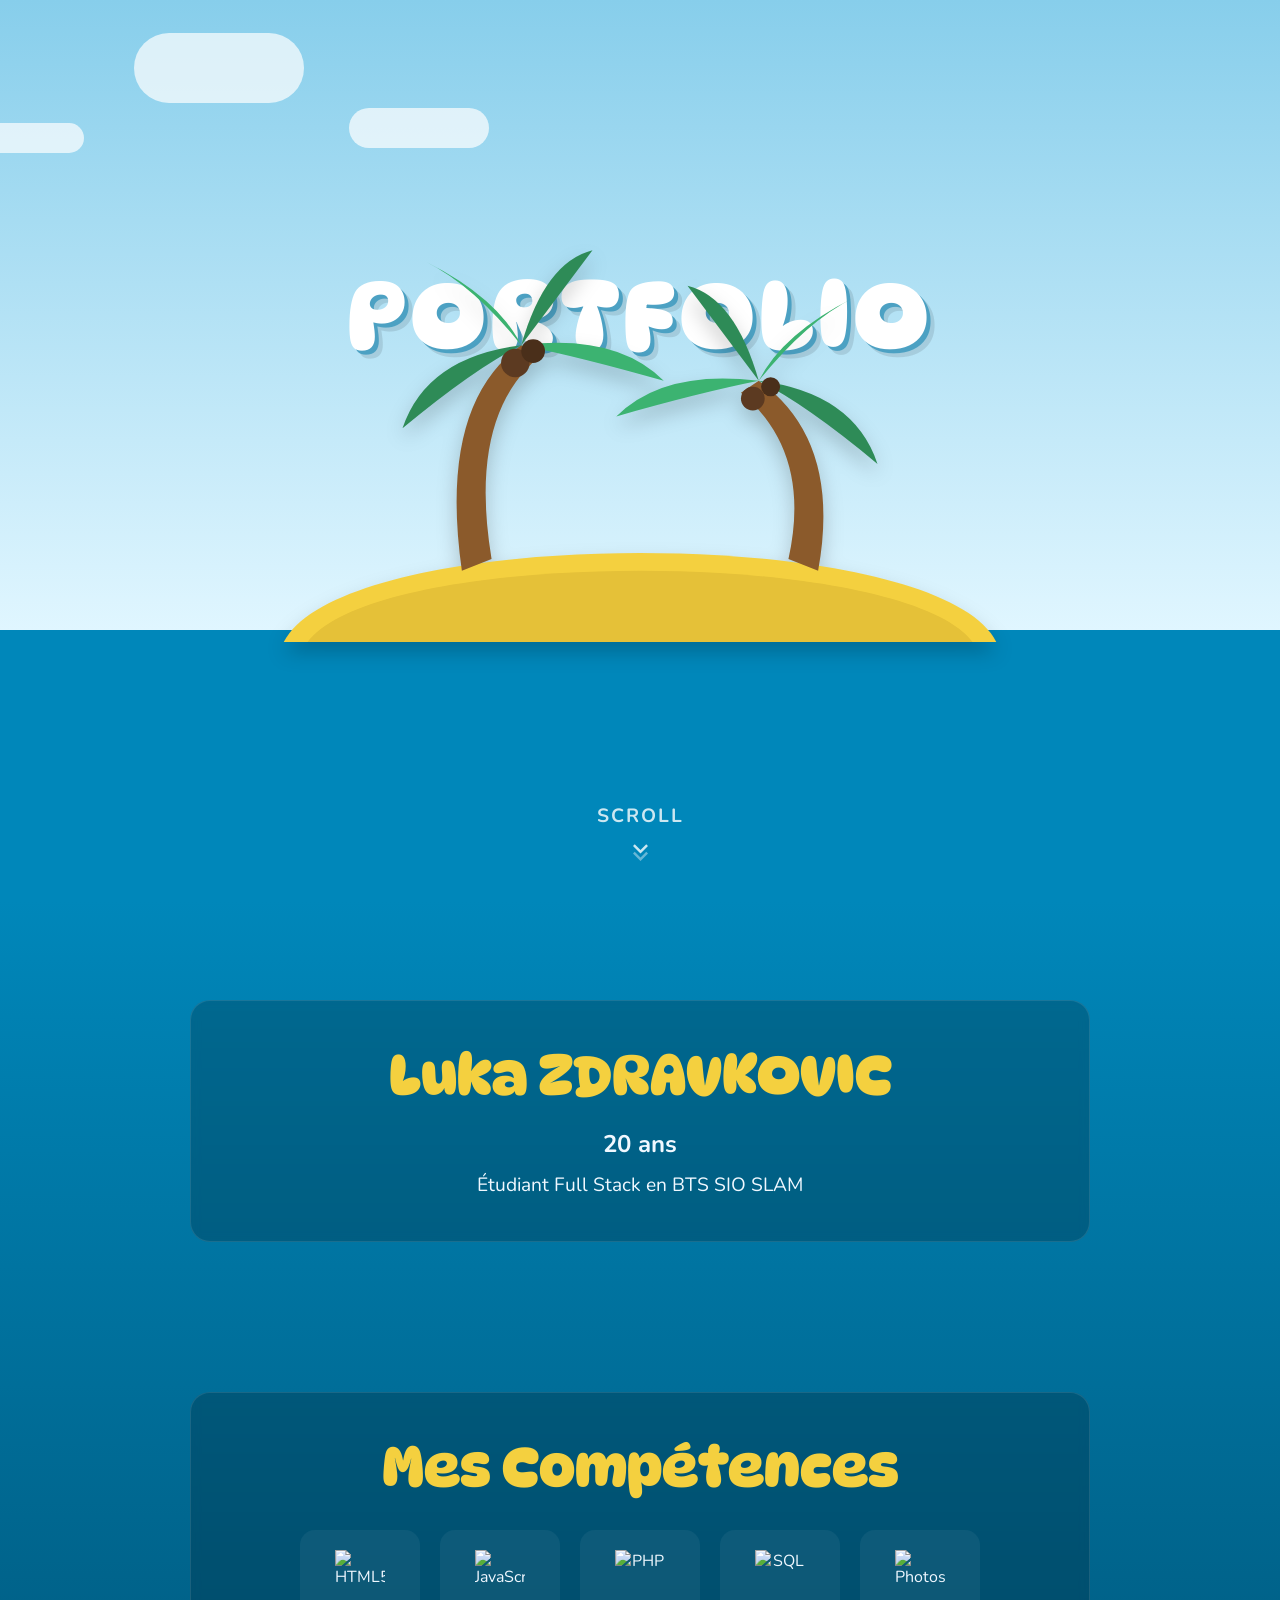
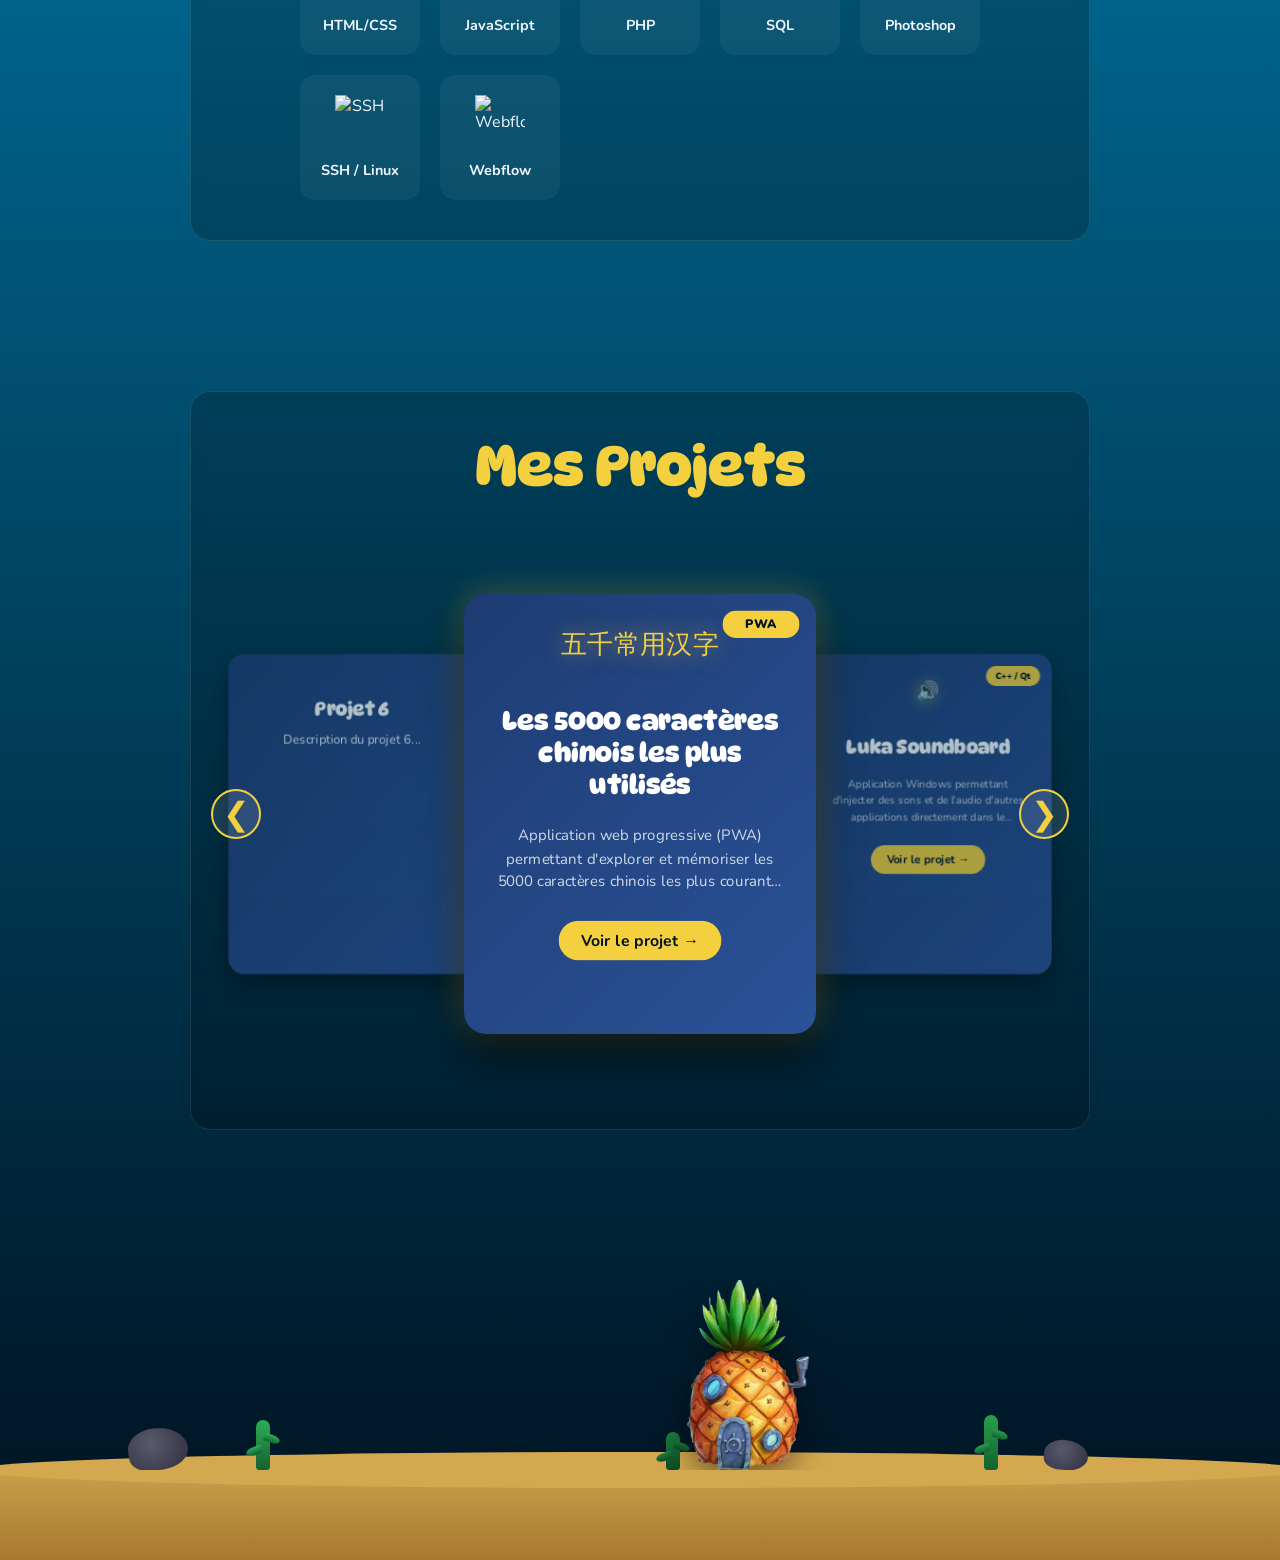
==== commit 6ba3ea4b: "Add files via upload" ====
--- a/index.html
+++ b/index.html
@@ -8,10 +8,12 @@
     <link rel="preconnect" href="https://fonts.googleapis.com">
     <link rel="preconnect" href="https://fonts.gstatic.com" crossorigin>
     <link href="https://fonts.googleapis.com/css2?family=DynaPuff:wght@400..700&family=Nunito:wght@400;700;900&display=swap" rel="stylesheet">
+    <!-- Favicon -->
+    <link rel="icon" type="image/png" href="img/favicon.png">
     <!-- CSS -->
     <link rel="stylesheet" href="css/portfolio.css">
 </head>
-<body>
+<body class="page-index">
     <header class="hero-section">
         <div class="sky">
             <div class="clouds"></div>
@@ -91,6 +93,14 @@
                     <img src="https://cdn.jsdelivr.net/gh/devicons/devicon/icons/photoshop/photoshop-plain.svg" alt="Photoshop" />
                     <span>Photoshop</span>
                 </div>
+                <div class="skill-item">
+                    <img src="https://cdn.jsdelivr.net/gh/devicons/devicon/icons/bash/bash-original.svg" alt="SSH" />
+                    <span>SSH / Linux</span>
+                </div>
+                <div class="skill-item">
+                    <img src="https://cdn.simpleicons.org/webflow/146EF5" alt="Webflow" />
+                    <span>Webflow</span>
+                </div>
             </div>
         </section>
 
@@ -99,14 +109,14 @@
             <div class="carousel-container">
                 <button class="nav-btn prev-btn">&#10094;</button>
                 <div class="carousel-track">
-                    <div class="project-card active clickable-card" onclick="window.open('projects/hanzi-site.html', '_blank')" role="button" tabindex="0">
+                    <div class="project-card active clickable-card" onclick="window.location.href='projects/hanzi-site.html'" role="button" tabindex="0">
                         <div class="card-badge">PWA</div>
                         <div class="card-icon">五千常用汉字</div>
                         <h4>Les 5000 caractères chinois les plus utilisés</h4>
                         <p>Application web progressive (PWA) permettant d'explorer et mémoriser les 5000 caractères chinois les plus courants, avec leur Pinyin et leur signification. Fonctionne hors ligne, installable on mobile.</p>
                         <div class="card-cta">Voir le projet →</div>
                     </div>
-                    <div class="project-card next clickable-card" onclick="window.open('projects/luka-soundboard.html', '_blank')" role="button" tabindex="0">
+                    <div class="project-card next clickable-card" onclick="window.location.href='projects/luka-soundboard.html'" role="button" tabindex="0">
                         <div class="card-badge">C++ / Qt</div>
                         <div class="card-icon">🔊</div>
                         <h4>Luka Soundboard</h4>
@@ -121,6 +131,23 @@
                 <button class="nav-btn next-btn">&#10095;</button>
             </div>
         </section>
+        <!-- Fond marin : maison ananas de Bob l'éponge -->
+        <div class="seabed">
+            <!-- Zone scène : contient l'ananas et les décos, flex-1 -->
+            <div class="seabed-scene">
+                <img class="pineapple-house" src="img/spongebob.png" alt="Maison de Bob l'éponge" />
+                <!-- Rochers et algues -->
+                <div class="seabed-deco">
+                    <div class="rock rock-1"></div>
+                    <div class="rock rock-2"></div>
+                    <div class="seaweed sw-1"></div>
+                    <div class="seaweed sw-2"></div>
+                    <div class="seaweed sw-3"></div>
+                </div>
+            </div>
+            <!-- Sable tout en bas -->
+            <div class="sand-floor"></div>
+        </div>
     </main>
 
 
--- a/css/portfolio.css
+++ b/css/portfolio.css
@@ -20,6 +20,10 @@
     background-color: var(--sea-deep-color);
     color: var(--text-light);
     overflow-x: hidden;
+}
+
+body.page-index {
+    padding-bottom: 0;
 }
 
 h1, h2, h3, h4 {
@@ -373,3 +377,163 @@
     .project-card { width: calc(100vw - 60px); max-width: 280px; height: 350px; }
     .nav-btn { width: 35px; height: 35px; font-size: 1.2rem; }
 }
+
+/* Sur l'index, pas de padding en bas — le seabed fait office de footer */
+.page-index .underwater-section {
+    padding-bottom: 0;
+}
+
+/* --- FOND MARIN (seabed) — index uniquement --- */
+.page-index .seabed {
+    display: flex;
+    flex-direction: column;
+    width: 100%;
+    height: 280px;
+    overflow: hidden;
+    z-index: 5;
+    pointer-events: none;
+}
+
+/* Zone scène : prend tout l'espace au-dessus du sable */
+.page-index .seabed-scene {
+    flex: 1;
+    position: relative;
+    overflow: hidden;
+}
+
+/* Sable : taille fixe tout en bas */
+.page-index .sand-floor {
+    flex-shrink: 0;
+    position: relative;
+    width: 100%;
+    height: 90px;
+    background: linear-gradient(to bottom, #c8a04a 0%, #a87830 100%);
+    z-index: 2;
+}
+
+.page-index .sand-floor::before {
+    content: '';
+    position: absolute;
+    top: -18px;
+    left: -2%;
+    width: 104%;
+    height: 36px;
+    background: #d4a84e;
+    border-radius: 50%;
+    z-index: 1;
+}
+
+/* Ananas posé en bas de la scene, légèrement à droite */
+.page-index .pineapple-house {
+    position: absolute;
+    bottom: 0;
+    left: 58%;
+    transform: translateX(-50%);
+    height: 100%;       /* remplit toute la hauteur dispo de la scène */
+    width: auto;
+    max-width: 220px;
+    object-fit: contain;
+    object-position: bottom;
+    z-index: 5;
+    filter: drop-shadow(0 8px 16px rgba(0,0,0,0.5));
+    pointer-events: auto;
+}
+
+/* Décos : superposées sur toute la scène */
+.page-index .seabed-deco {
+    position: absolute;
+    bottom: 0;
+    left: 0;
+    width: 100%;
+    height: 100%;
+    z-index: 3;
+    pointer-events: none;
+}
+
+/* Rochers */
+.page-index .rock {
+    position: absolute;
+    bottom: 0;
+    background: radial-gradient(circle at 40% 35%, #5a5a6e, #2e2e3e);
+    border-radius: 50% 60% 50% 40%;
+}
+.page-index .rock-1 { left: 10%; width: 60px; height: 42px; transform: rotate(-8deg); }
+.page-index .rock-2 { right: 15%; width: 44px; height: 30px; transform: rotate(5deg); }
+
+/* Algues */
+.page-index .seaweed {
+    position: absolute;
+    bottom: 0;
+    width: 14px;
+    border-radius: 8px 8px 4px 4px;
+    transform-origin: bottom center;
+    animation: swaySeaweed 3s ease-in-out infinite;
+}
+.page-index .sw-1 { left: 20%; height: 50px; background: linear-gradient(to top, #156030, #2ab055); animation-delay: 0s; }
+.page-index .sw-2 { left: 52%; height: 38px; background: linear-gradient(to top, #0f4a25, #1a8040); animation-delay: 0.9s; }
+.page-index .sw-3 { right: 22%; height: 55px; background: linear-gradient(to top, #156030, #25a04a); animation-delay: 1.6s; }
+
+.page-index .seaweed::before {
+    content: '';
+    position: absolute;
+    top: 30%;
+    left: 8px;
+    width: 16px;
+    height: 8px;
+    border-radius: 0 50% 50% 0;
+    background: inherit;
+    transform: rotate(20deg);
+}
+.page-index .seaweed::after {
+    content: '';
+    position: absolute;
+    top: 55%;
+    right: 8px;
+    width: 16px;
+    height: 8px;
+    border-radius: 50% 0 0 50%;
+    background: inherit;
+    transform: rotate(-20deg);
+}
+
+@keyframes swaySeaweed {
+    0%, 100% { transform: rotate(-10deg); }
+    50% { transform: rotate(10deg); }
+}
+
+/* --- RWD SEABED --- */
+@media (max-width: 768px) {
+    body.page-index { padding-bottom: 0; }
+
+    .page-index .seabed { height: 200px; }
+    .page-index .sand-floor { height: 70px; }
+    .page-index .sand-floor::before { top: -14px; height: 28px; }
+
+    .page-index .pineapple-house { left: 62%; max-width: 160px; }
+
+    .page-index .rock-1 { width: 42px; height: 30px; }
+    .page-index .rock-2 { width: 30px; height: 22px; }
+
+    .page-index .seaweed { width: 10px; }
+    .page-index .sw-1 { height: 36px; }
+    .page-index .sw-2 { height: 28px; }
+    .page-index .sw-3 { height: 40px; }
+}
+
+@media (max-width: 480px) {
+    body.page-index { padding-bottom: 0; }
+
+    .page-index .seabed { height: 160px; }
+    .page-index .sand-floor { height: 55px; }
+    .page-index .sand-floor::before { top: -10px; height: 22px; }
+
+    .page-index .pineapple-house { left: 65%; max-width: 120px; }
+
+    .page-index .rock-1 { width: 32px; height: 22px; }
+    .page-index .rock-2 { display: none; }
+
+    .page-index .seaweed { width: 8px; }
+    .page-index .sw-1 { height: 28px; }
+    .page-index .sw-2 { display: none; }
+    .page-index .sw-3 { height: 32px; }
+}
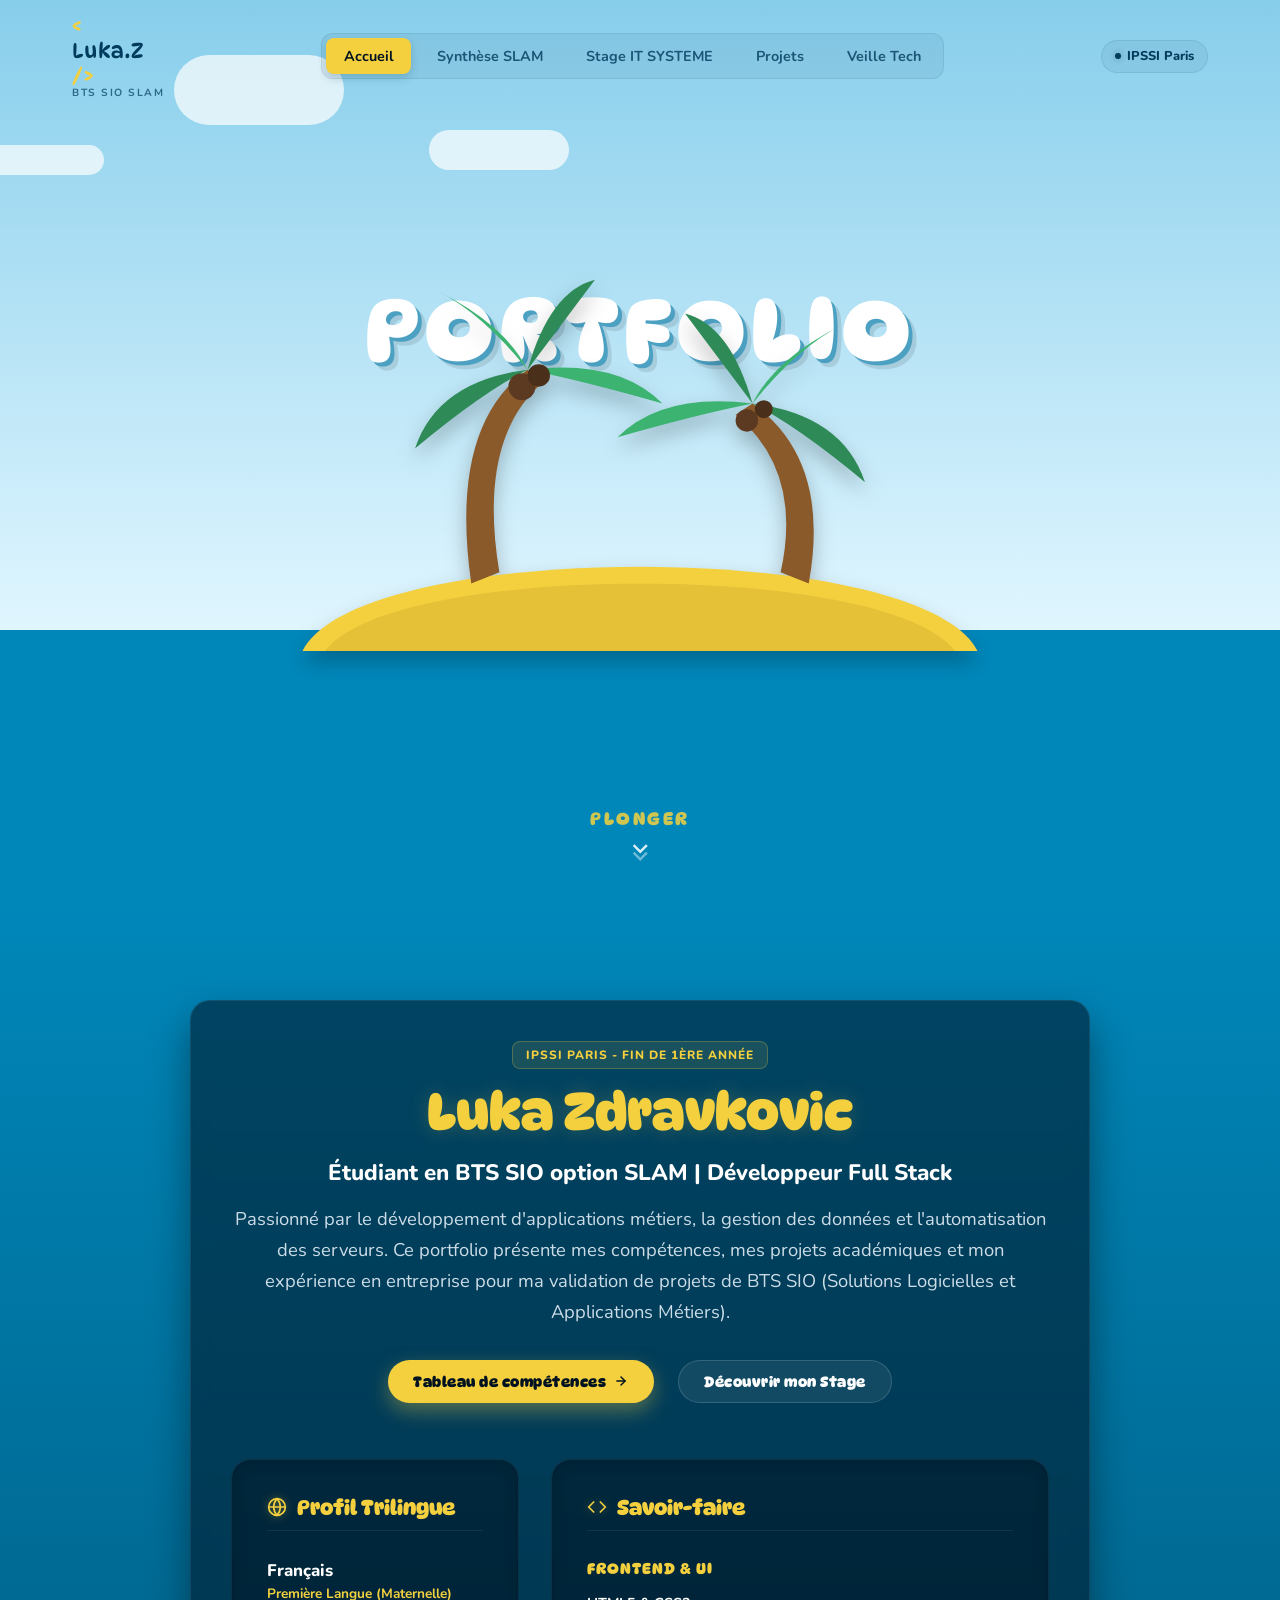
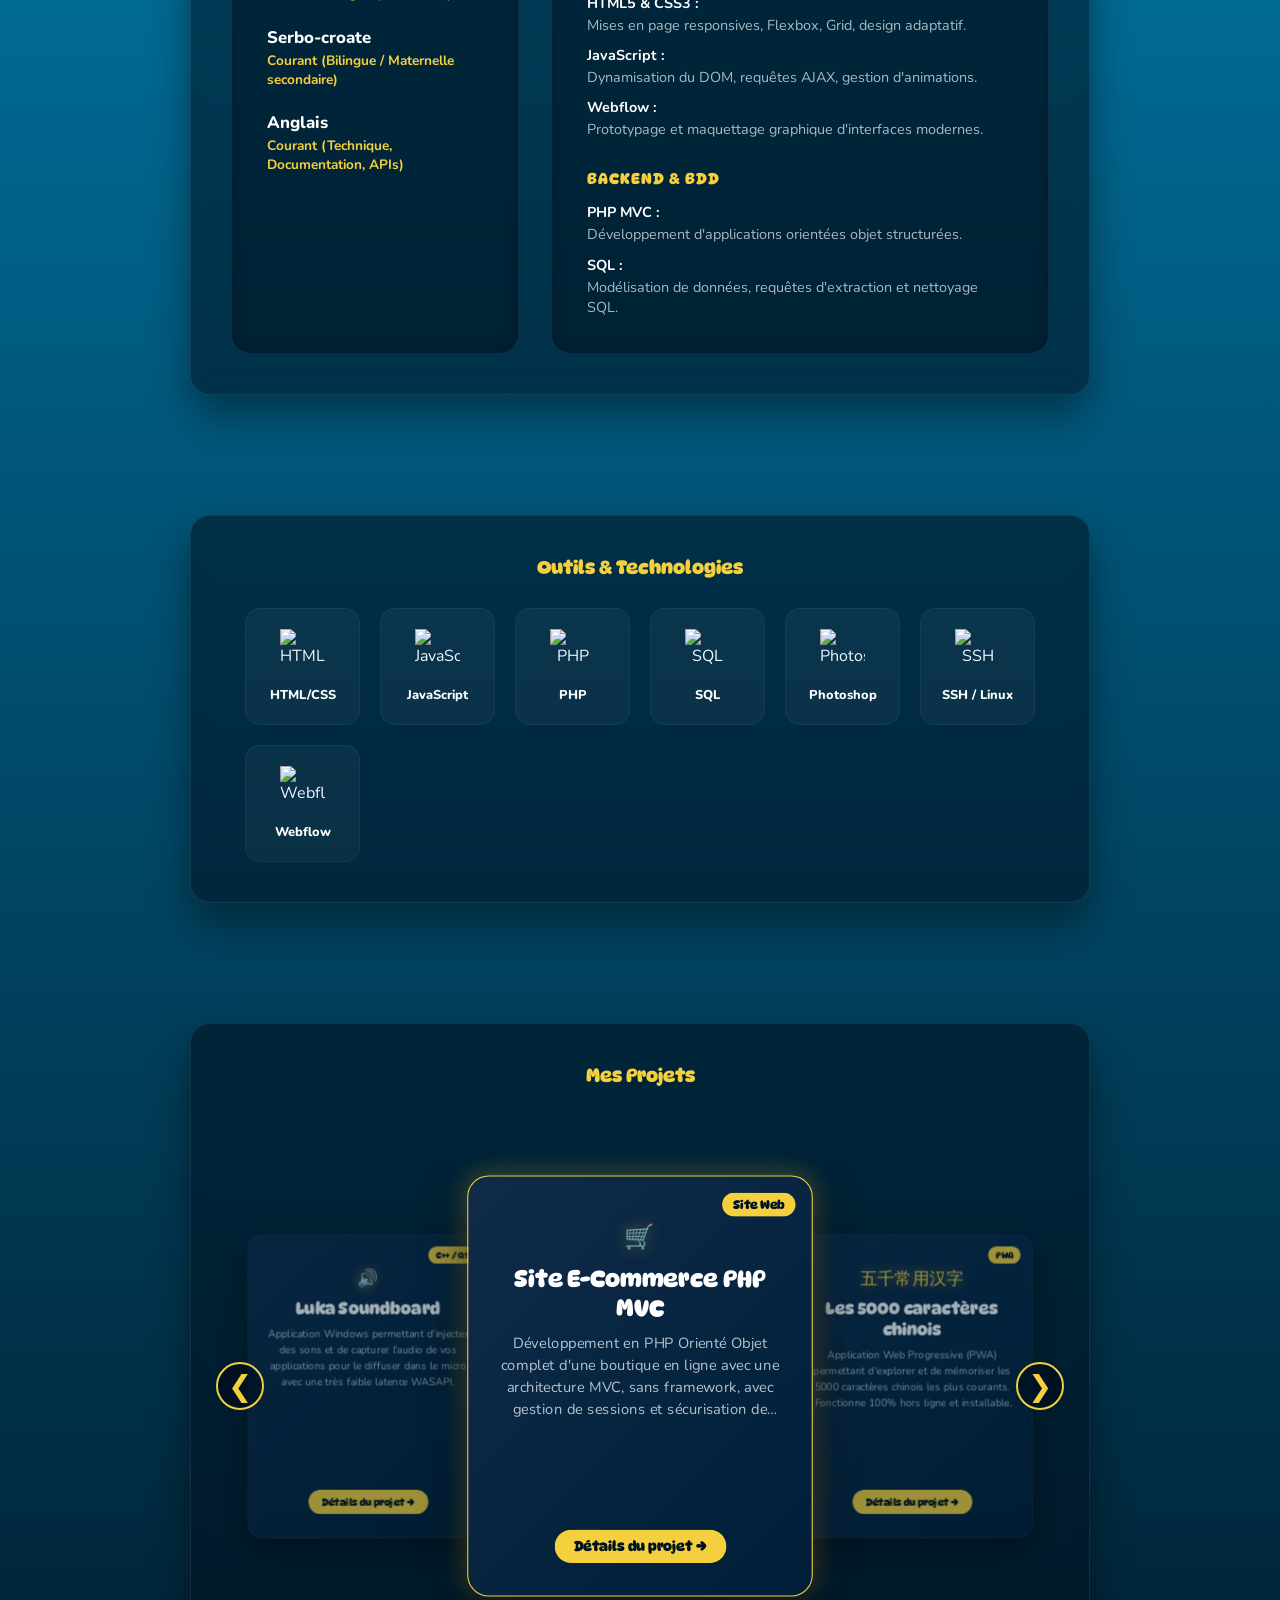
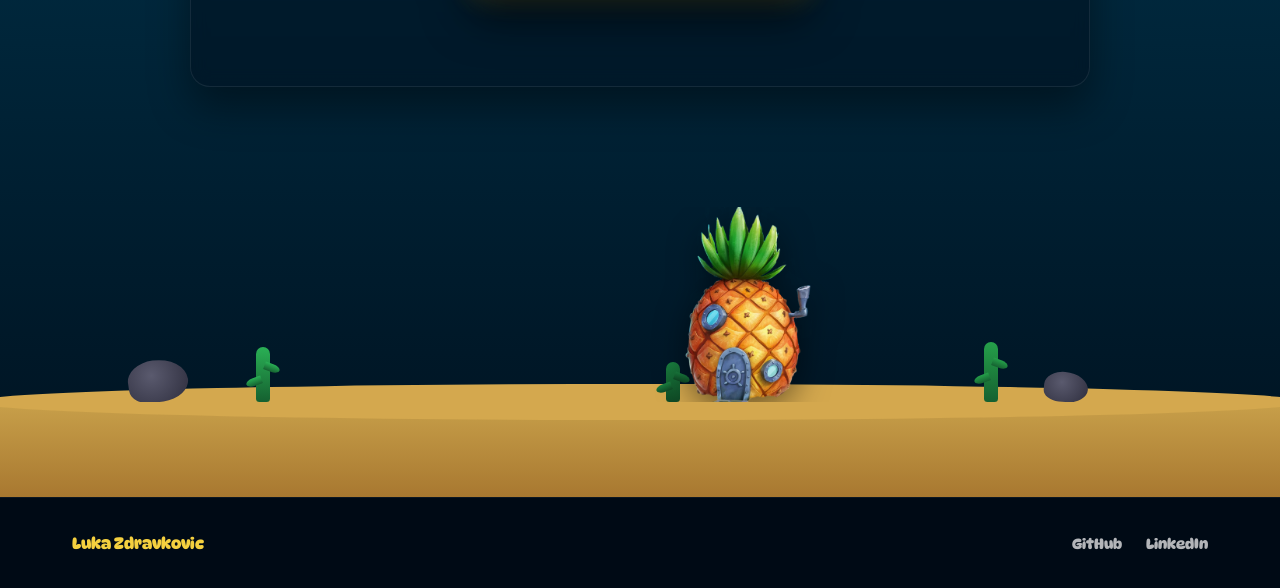
==== commit 2000cb86: "Add files via upload" ====
--- a/index.html
+++ b/index.html
@@ -3,17 +3,57 @@
 <head>
     <meta charset="UTF-8">
     <meta name="viewport" content="width=device-width, initial-scale=1.0">
-    <title>Portfolio de Luka</title>
-    <!-- Polices Google -->
+    <meta name="description" content="Accueil - Portfolio de Luka Zdravkovic - Étudiant en BTS SIO option SLAM à l'IPSSI.">
+    <title>Luka Zdravkovic | Accueil - Portfolio BTS SIO SLAM</title>
+    
+    <!-- Polices Google DynaPuff et Nunito -->
     <link rel="preconnect" href="https://fonts.googleapis.com">
     <link rel="preconnect" href="https://fonts.gstatic.com" crossorigin>
     <link href="https://fonts.googleapis.com/css2?family=DynaPuff:wght@400..700&family=Nunito:wght@400;700;900&display=swap" rel="stylesheet">
+    
     <!-- Favicon -->
     <link rel="icon" type="image/png" href="img/favicon.png">
-    <!-- CSS -->
+    
+    <!-- CSS Unifié Thème Antigravity -->
     <link rel="stylesheet" href="css/portfolio.css">
 </head>
-<body class="page-index">
+<body class="page-index page-index-top">
+
+
+    <!-- En-tête / Barre de navigation Sticky Glassmorphism -->
+    <header class="header">
+        <div class="header-container">
+            <a href="index.html" class="logo">
+                <span class="logo-accent">&lt;</span>Luka.Z<span class="logo-accent"> /&gt;</span>
+                <span class="logo-sub">BTS SIO SLAM</span>
+            </a>
+            
+            <nav class="nav">
+                <ul class="nav-list">
+                    <li><a href="index.html" class="nav-link active">Accueil</a></li>
+                    <li><a href="pages/synthese.html" class="nav-link">Synthèse SLAM</a></li>
+                    <li><a href="pages/experience.html" class="nav-link">Stage IT SYSTEME</a></li>
+                    <li><a href="pages/projets.html" class="nav-link">Projets</a></li>
+                    <li><a href="pages/veille.html" class="nav-link">Veille Tech</a></li>
+                </ul>
+            </nav>
+
+            <!-- Indicateur de l'école IPSSI -->
+            <div class="school-badge">
+                <span class="badge-dot"></span>
+                <span>IPSSI Paris</span>
+            </div>
+
+            <!-- Menu Hamburger Mobile -->
+            <button class="menu-toggle" aria-label="Ouvrir le menu">
+                <span class="bar"></span>
+                <span class="bar"></span>
+                <span class="bar"></span>
+            </button>
+        </div>
+    </header>
+
+    <!-- Zone Hero (Île Tropicale d'Antigravity) -->
     <header class="hero-section">
         <div class="sky">
             <div class="clouds"></div>
@@ -37,7 +77,7 @@
                 <circle cx="295" cy="165" r="12" fill="#5C3A21" />
                 <circle cx="310" cy="155" r="10" fill="#4A2F1A" />
                 
-                <!-- Tronc Cocotier 2 (Droite, plus petit) -->
+                <!-- Tronc Cocotier 2 (Droite) -->
                 <path d="M 550 340 Q 570 230, 500 180 L 485 190 Q 545 240, 525 330 Z" fill="#8B5A2B" />
                 <!-- Feuilles Cocotier 2 -->
                 <path d="M 500 180 Q 580 190, 600 250 Q 540 200, 500 180 Z" fill="#2E8B57" />
@@ -51,7 +91,7 @@
 
         <div class="sea-surface">
             <div class="scroll-indicator">
-                <span>SCROLL</span>
+                <span>PLONGER</span>
                 <svg class="arrows" viewBox="0 0 24 24" width="30" height="30">
                     <path d="M12 15.5l-6-6 1.4-1.4 4.6 4.6 4.6-4.6 1.4 1.4z" fill="white" />
                     <path d="M12 21.5l-6-6 1.4-1.4 4.6 4.6 4.6-4.6 1.4 1.4z" fill="white" opacity="0.5" />
@@ -60,18 +100,88 @@
         </div>
     </header>
 
+    <!-- Zone principale sous-marine -->
     <main class="underwater-section">
-        <!-- Conteneur pour les poissons générés en JS -->
+        <!-- Conteneur pour les poissons interactifs (JS) -->
         <div id="fish-container"></div>
 
-        <section id="about" class="content-block">
-            <h2>Luka ZDRAVKOVIC</h2>
-            <p class="subtitle">20 ans</p>
-            <p class="description">Étudiant Full Stack en BTS SIO SLAM</p>
+        <!-- ================= SECTION 1 : ACCUEIL & PRÉSENTATION ================= -->
+        <section id="accueil" class="content-block">
+            <span class="section-tag">IPSSI Paris - Fin de 1ère année</span>
+            <h2>Luka Zdravkovic</h2>
+            <p class="subtitle">Étudiant en BTS SIO option SLAM | Développeur Full Stack</p>
+            <p class="description">
+                Passionné par le développement d'applications métiers, la gestion des données et l'automatisation des serveurs. Ce portfolio présente mes compétences, mes projets académiques et mon expérience en entreprise pour ma validation de projets de BTS SIO (Solutions Logicielles et Applications Métiers).
+            </p>
+            
+            <div class="hero-actions">
+                <a href="pages/synthese.html" class="btn btn-primary">
+                    <span>Tableau de compétences</span>
+                    <svg xmlns="http://www.w3.org/2000/svg" viewBox="0 0 24 24" fill="none" stroke="currentColor" stroke-width="2.5" stroke-linecap="round" stroke-linejoin="round" class="btn-icon"><line x1="5" y1="12" x2="19" y2="12"></line><polyline points="12 5 19 12 12 19"></polyline></svg>
+                </a>
+                <a href="pages/experience.html" class="btn btn-secondary">Découvrir mon Stage</a>
+            </div>
+
+            <!-- Grille de profil trilingue et compétences détaillées -->
+            <div class="profile-grid">
+                
+                <!-- Bloc Langues -->
+                <div class="profile-card">
+                    <h3 class="card-title">
+                        <svg xmlns="http://www.w3.org/2000/svg" viewBox="0 0 24 24" fill="none" stroke="currentColor" stroke-width="2" stroke-linecap="round" stroke-linejoin="round" class="card-icon"><circle cx="12" cy="12" r="10"></circle><line x1="2" y1="12" x2="22" y2="12"></line><path d="M12 2a15.3 15.3 0 0 1 4 10 15.3 15.3 0 0 1-4 10 15.3 15.3 0 0 1-4-10 15.3 15.3 0 0 1 4-10z"></path></svg>
+                        Profil Trilingue
+                    </h3>
+                    <div class="lang-container">
+                        <div class="lang-block">
+                            <span class="lang-name">Français</span>
+                            <span class="lang-level">Première Langue (Maternelle)</span>
+                        </div>
+                        <div class="lang-block">
+                            <span class="lang-name">Serbo-croate</span>
+                            <span class="lang-level">Courant (Bilingue / Maternelle secondaire)</span>
+                        </div>
+                        <div class="lang-block">
+                            <span class="lang-name">Anglais</span>
+                            <span class="lang-level">Courant (Technique, Documentation, APIs)</span>
+                        </div>
+                    </div>
+                </div>
+
+                <!-- Bloc Compétences détaillées -->
+                <div class="profile-card">
+                    <h3 class="card-title">
+                        <svg xmlns="http://www.w3.org/2000/svg" viewBox="0 0 24 24" fill="none" stroke="currentColor" stroke-width="2" stroke-linecap="round" stroke-linejoin="round" class="card-icon"><polyline points="16 18 22 12 16 6"></polyline><polyline points="8 6 2 12 8 18"></polyline></svg>
+                        Savoir-faire
+                    </h3>
+                    
+                    <div class="skills-sections">
+                        <!-- Frontend -->
+                        <div class="skills-category">
+                            <h4>Frontend & UI</h4>
+                            <ul>
+                                <li><strong>HTML5 & CSS3 :</strong> Mises en page responsives, Flexbox, Grid, design adaptatif.</li>
+                                <li><strong>JavaScript :</strong> Dynamisation du DOM, requêtes AJAX, gestion d'animations.</li>
+                                <li><strong>Webflow :</strong> Prototypage et maquettage graphique d'interfaces modernes.</li>
+                            </ul>
+                        </div>
+                        
+                        <!-- Backend & BDD -->
+                        <div class="skills-category">
+                            <h4>Backend & BDD</h4>
+                            <ul>
+                                <li><strong>PHP MVC :</strong> Développement d'applications orientées objet structurées.</li>
+                                <li><strong>SQL :</strong> Modélisation de données, requêtes d'extraction et nettoyage SQL.</li>
+                            </ul>
+                        </div>
+                    </div>
+                </div>
+
+            </div>
         </section>
 
+        <!-- ================= SECTION 2 : COMPÉTENCES & OUTILS (ICONES) ================= -->
         <section id="skills" class="content-block">
-            <h3>Mes Compétences</h3>
+            <h3>Outils & Technologies</h3>
             <div class="skills-grid">
                 <div class="skill-item">
                     <img src="https://cdn.jsdelivr.net/gh/devicons/devicon/icons/html5/html5-original.svg" alt="HTML5" />
@@ -104,39 +214,49 @@
             </div>
         </section>
 
+        <!-- ================= SECTION 3 : CARROUSEL DE PROJETS 3D ================= -->
         <section id="projects" class="content-block">
             <h3>Mes Projets</h3>
             <div class="carousel-container">
                 <button class="nav-btn prev-btn">&#10094;</button>
                 <div class="carousel-track">
-                    <div class="project-card active clickable-card" onclick="window.location.href='projects/hanzi-site.html'" role="button" tabindex="0">
+                    
+                    <!-- Projet 1 : E-Commerce PHP MVC -->
+                    <div class="project-card active clickable-card" onclick="window.location.href='pages/projet-ecommerce.html'" role="button" tabindex="0">
+                        <div class="card-badge">Site Web</div>
+                        <div class="card-icon">🛒</div>
+                        <h4>Site E-Commerce PHP MVC</h4>
+                        <p>Développement en PHP Orienté Objet complet d'une boutique en ligne avec une architecture MVC, sans framework, avec gestion de sessions et sécurisation de bases de données.</p>
+                        <div class="card-cta">Détails du projet →</div>
+                    </div>
+                    
+                    <!-- Projet 2 : Hanzi PWA -->
+                    <div class="project-card next clickable-card" onclick="window.location.href='pages/projet-hanzi.html'" role="button" tabindex="0">
                         <div class="card-badge">PWA</div>
                         <div class="card-icon">五千常用汉字</div>
-                        <h4>Les 5000 caractères chinois les plus utilisés</h4>
-                        <p>Application web progressive (PWA) permettant d'explorer et mémoriser les 5000 caractères chinois les plus courants, avec leur Pinyin et leur signification. Fonctionne hors ligne, installable on mobile.</p>
-                        <div class="card-cta">Voir le projet →</div>
-                    </div>
-                    <div class="project-card next clickable-card" onclick="window.location.href='projects/luka-soundboard.html'" role="button" tabindex="0">
+                        <h4>Les 5000 caractères chinois</h4>
+                        <p>Application Web Progressive (PWA) permettant d'explorer et de mémoriser les 5000 caractères chinois les plus courants. Fonctionne 100% hors ligne et installable sur smartphone.</p>
+                        <div class="card-cta">Détails du projet →</div>
+                    </div>
+                    
+                    <!-- Projet 3 : Luka Soundboard -->
+                    <div class="project-card prev clickable-card" onclick="window.location.href='pages/projet-soundboard.html'" role="button" tabindex="0">
                         <div class="card-badge">C++ / Qt</div>
                         <div class="card-icon">🔊</div>
                         <h4>Luka Soundboard</h4>
-                        <p>Application Windows permettant d'injecter des sons et de l'audio d'autres applications directement dans le microphone. Interface moderne avec routage audio WASAPI.</p>
-                        <div class="card-cta">Voir le projet →</div>
-                    </div>
-                    <div class="project-card"><h4>Projet 3</h4><p>Description du projet 3...</p></div>
-                    <div class="project-card"><h4>Projet 4</h4><p>Description du projet 4...</p></div>
-                    <div class="project-card"><h4>Projet 5</h4><p>Description du projet 5...</p></div>
-                    <div class="project-card prev"><h4>Projet 6</h4><p>Description du projet 6...</p></div>
+                        <p>Application Windows permettant d'injecter des sons et de capturer l'audio de vos applications pour le diffuser dans le micro avec une très faible latence WASAPI.</p>
+                        <div class="card-cta">Détails du projet →</div>
+                    </div>
+                    
                 </div>
                 <button class="nav-btn next-btn">&#10095;</button>
             </div>
         </section>
-        <!-- Fond marin : maison ananas de Bob l'éponge -->
+
+        <!-- Fond marin : Bob l'éponge (Seabed) -->
         <div class="seabed">
-            <!-- Zone scène : contient l'ananas et les décos, flex-1 -->
             <div class="seabed-scene">
-                <img class="pineapple-house" src="img/spongebob.png" alt="Maison de Bob l'éponge" />
-                <!-- Rochers et algues -->
+                <img class="pineapple-house" src="img/spongebob.png" alt="Maison ananas de Bob l'éponge" />
                 <div class="seabed-deco">
                     <div class="rock rock-1"></div>
                     <div class="rock rock-2"></div>
@@ -145,12 +265,22 @@
                     <div class="seaweed sw-3"></div>
                 </div>
             </div>
-            <!-- Sable tout en bas -->
             <div class="sand-floor"></div>
         </div>
     </main>
 
-
+    <!-- Pied de page -->
+    <footer class="footer">
+        <div class="footer-container">
+            <p>Luka Zdravkovic</p>
+            <div class="social-links">
+                <a href="https://github.com/LukaZ1010" target="_blank" class="social-link-item" aria-label="GitHub de Luka">GitHub</a>
+                <a href="https://www.linkedin.com/in/luka-zdravkovic-32a90b304?utm_source=share&utm_campaign=share_via&utm_content=profile&utm_medium=android_app" target="_blank" class="social-link-item" aria-label="LinkedIn de Luka">LinkedIn</a>
+            </div>
+        </div>
+    </footer>
+
+    <!-- Script de logique unifiée Thème Antigravity -->
     <script src="js/portfolio.js"></script>
 </body>
-</html>+</html>
--- a/css/portfolio.css
+++ b/css/portfolio.css
@@ -1,18 +1,36 @@
+/* ==========================================================================
+   PORTFOLIO DE LUKA ZDRAVKOVIC - THÈME SOUS-MARIN ANTIGRAVITY
+   FEUILLE DE STYLE UNIFIÉE
+   ========================================================================== */
+
 :root {
     --sky-color: #87CEEB;
     --sky-gradient: linear-gradient(to bottom, #87CEEB 0%, #E0F6FF 100%);
     --sea-surface-color: #0087BA;
+    --sea-mid-color: #003a5c;
     --sea-deep-color: #001220;
     --sand-color: #F4D03F;
     --text-light: #F0F8FF;
     --font-heading: 'DynaPuff', cursive;
     --font-body: 'Nunito', sans-serif;
-}
-
+    
+    /* Variables de transition et de coins pour l'intégration de Luka */
+    --radius-lg: 20px;
+    --radius-md: 12px;
+    --radius-sm: 8px;
+    --transition-base: all 0.3s cubic-bezier(0.25, 0.8, 0.25, 1);
+}
+
+/* --- RESET & POLICES --- */
 * {
     margin: 0;
     padding: 0;
     box-sizing: border-box;
+}
+
+html {
+    scroll-behavior: smooth;
+    font-size: 16px;
 }
 
 body {
@@ -20,17 +38,236 @@
     background-color: var(--sea-deep-color);
     color: var(--text-light);
     overflow-x: hidden;
-}
-
-body.page-index {
-    padding-bottom: 0;
+    min-height: 100vh;
+    display: flex;
+    flex-direction: column;
 }
 
 h1, h2, h3, h4 {
     font-family: var(--font-heading);
-}
-
-/* --- HERO SECTION --- */
+    color: var(--sand-color);
+}
+
+/* Personnalisation de la scrollbar */
+::-webkit-scrollbar {
+    width: 10px;
+}
+::-webkit-scrollbar-track {
+    background: var(--sea-deep-color);
+}
+::-webkit-scrollbar-thumb {
+    background: var(--sea-mid-color);
+    border-radius: 5px;
+    border: 2px solid var(--sea-deep-color);
+}
+::-webkit-scrollbar-thumb:hover {
+    background: var(--sand-color);
+}
+
+/* --- BUBBLE OVERLAY --- */
+#bubble-overlay {
+    position: fixed;
+    inset: 0;
+    z-index: 9999;
+    pointer-events: none;
+    overflow: hidden;
+}
+
+.bubble {
+    position: absolute;
+    border-radius: 50%;
+    background: radial-gradient(circle at 35% 35%, rgba(255,255,255,0.6), rgba(0,135,186,0.2));
+    border: 1.5px solid rgba(255,255,255,0.4);
+    box-shadow: inset -3px -3px 8px rgba(0,0,0,0.1), 0 0 15px rgba(0,135,186,0.25);
+    animation: bubbleRise var(--dur) ease-in forwards;
+}
+
+@keyframes bubbleRise {
+    0%   { transform: translateY(0) scale(0.3); opacity: 0; }
+    15%  { opacity: 1; }
+    85%  { opacity: 0.85; }
+    100% { transform: translateY(-110vh) scale(1.1); opacity: 0; }
+}
+
+/* --- GLASSMORPHISM STICKY HEADER --- */
+.header {
+    position: fixed;
+    top: 0;
+    left: 0;
+    width: 100%;
+    z-index: 1000;
+    background: rgba(0, 18, 32, 0.7);
+    backdrop-filter: blur(12px);
+    -webkit-backdrop-filter: blur(12px);
+    border-bottom: 1px solid rgba(255, 255, 255, 0.1);
+    transition: background 0.3s, border-bottom 0.3s;
+}
+
+/* En haut de la page d'accueil, le header est transparent */
+.page-index-top .header {
+    background: transparent;
+    border-bottom: 1px solid transparent;
+    backdrop-filter: none;
+    -webkit-backdrop-filter: none;
+}
+
+/* Coloration sombre des éléments du header transparent sur ciel clair (haut contrast) */
+.page-index-top .logo {
+    color: #003a5c;
+}
+.page-index-top .logo-sub {
+    color: rgba(0, 58, 92, 0.7);
+}
+.page-index-top .nav-list {
+    background: rgba(0, 58, 92, 0.06);
+    border: 1px solid rgba(0, 58, 92, 0.1);
+}
+.page-index-top .nav-link {
+    color: rgba(0, 58, 92, 0.8);
+}
+.page-index-top .nav-link:hover {
+    color: #003a5c;
+    text-shadow: none;
+}
+.page-index-top .nav-link.active {
+    color: var(--sea-deep-color);
+    background: var(--sand-color);
+    box-shadow: 0 4px 10px rgba(0, 58, 92, 0.2);
+}
+.page-index-top .school-badge {
+    color: #003a5c;
+    background: rgba(0, 58, 92, 0.06);
+    border: 1px solid rgba(0, 58, 92, 0.1);
+}
+.page-index-top .badge-dot {
+    background-color: #003a5c;
+    box-shadow: 0 0 6px rgba(0, 58, 92, 0.4);
+}
+.page-index-top .menu-toggle .bar {
+    background-color: #003a5c;
+}
+
+.header-container {
+    max-width: 1200px;
+    margin: 0 auto;
+    padding: 0.8rem 2rem;
+    display: flex;
+    justify-content: space-between;
+    align-items: center;
+}
+
+.logo {
+    text-decoration: none;
+    color: white;
+    font-family: var(--font-heading);
+    font-size: 1.3rem;
+    display: flex;
+    flex-direction: column;
+    letter-spacing: 1px;
+}
+
+.logo-accent {
+    color: var(--sand-color);
+}
+
+.logo-sub {
+    font-family: var(--font-body);
+    font-size: 0.65rem;
+    color: rgba(255, 255, 255, 0.6);
+    font-weight: 700;
+    text-transform: uppercase;
+    letter-spacing: 1.5px;
+    margin-top: -3px;
+}
+
+.nav-list {
+    display: flex;
+    list-style: none;
+    gap: 0.5rem;
+    background: rgba(255, 255, 255, 0.05);
+    padding: 0.25rem;
+    border-radius: var(--radius-md);
+    border: 1px solid rgba(255, 255, 255, 0.05);
+}
+
+.nav-link {
+    display: block;
+    padding: 0.5rem 1.1rem;
+    text-decoration: none;
+    color: rgba(255, 255, 255, 0.75);
+    font-weight: 700;
+    font-size: 0.9rem;
+    border-radius: var(--radius-sm);
+    transition: var(--transition-base);
+}
+
+.nav-link:hover {
+    color: var(--sand-color);
+    text-shadow: 0 0 10px rgba(244, 208, 63, 0.4);
+}
+
+.nav-link.active {
+    color: var(--sea-deep-color);
+    background: var(--sand-color);
+    box-shadow: 0 0 15px rgba(244, 208, 63, 0.5);
+}
+
+.school-badge {
+    display: flex;
+    align-items: center;
+    gap: 0.4rem;
+    background: rgba(255, 255, 255, 0.05);
+    border: 1px solid rgba(255, 255, 255, 0.1);
+    padding: 0.4rem 0.8rem;
+    border-radius: 50px;
+    font-size: 0.8rem;
+    font-weight: 800;
+    color: white;
+}
+
+.badge-dot {
+    width: 6px;
+    height: 6px;
+    background-color: var(--sand-color);
+    border-radius: 50%;
+    box-shadow: 0 0 8px var(--sand-color);
+}
+
+/* Menu Mobile Hamburger */
+.menu-toggle {
+    display: none;
+    flex-direction: column;
+    justify-content: space-between;
+    width: 26px;
+    height: 18px;
+    background: transparent;
+    border: none;
+    cursor: pointer;
+    z-index: 1001;
+}
+
+.menu-toggle .bar {
+    width: 100%;
+    height: 2.5px;
+    background-color: white;
+    border-radius: 2px;
+    transition: var(--transition-base);
+}
+
+/* Hamburger Animé */
+.menu-toggle.active .bar:nth-child(1) {
+    transform: translateY(8px) rotate(45deg);
+    background-color: var(--sand-color);
+}
+.menu-toggle.active .bar:nth-child(2) {
+    opacity: 0;
+}
+.menu-toggle.active .bar:nth-child(3) {
+    transform: translateY(-8px) rotate(-45deg);
+    background-color: var(--sand-color);
+}
+
+/* --- HERO SECTION (ACCUEIL) --- */
 .hero-section {
     position: relative;
     height: 100vh;
@@ -50,15 +287,15 @@
 
 .clouds {
     position: absolute;
-    top: 10%;
+    top: 15%;
     left: -20%;
     width: 150px;
     height: 50px;
     background: white;
     border-radius: 50px;
-    box-shadow: 200px 50px 0 -10px white, 400px -20px 0 10px white, 600px 40px 0 -5px white;
+    box-shadow: 220px 40px 0 -10px white, 440px -30px 0 10px white, 680px 30px 0 -5px white;
     opacity: 0.7;
-    animation: moveClouds 40s linear infinite;
+    animation: moveClouds 45s linear infinite;
     z-index: 1;
 }
 
@@ -68,24 +305,24 @@
     background: white;
     border-radius: 50%;
 }
-
 .clouds::before { width: 60px; height: 60px; top: -20px; left: 20px; }
 .clouds::after { width: 80px; height: 80px; top: -30px; left: 50px; }
 
 @keyframes moveClouds {
-    0% { transform: translateX(-10vw); }
-    100% { transform: translateX(110vw); }
+    0% { transform: translateX(-20vw); }
+    100% { transform: translateX(120vw); }
 }
 
 .portfolio-title {
-    font-size: clamp(2.5rem, 8vw, 6rem);
+    font-size: clamp(2.5rem, 8vw, 5.5rem);
     color: white;
     text-shadow: 4px 4px 0px #4CA1C3, 8px 8px 0px rgba(0,0,0,0.1);
     z-index: 2;
-    letter-spacing: 5px;
+    letter-spacing: 6px;
     animation: floatTitle 4s ease-in-out infinite;
     text-align: center;
     padding: 0 20px;
+    margin-top: 30px;
 }
 
 @keyframes floatTitle {
@@ -95,18 +332,18 @@
 
 .island-container {
     position: absolute;
-    bottom: 28%;
+    bottom: 27%;
     left: 50%;
     transform: translateX(-50%);
     width: 90%;
-    max-width: 950px;
+    max-width: 900px;
     z-index: 5;
 }
 
 .island-svg {
     width: 100%;
     height: auto;
-    filter: drop-shadow(0 10px 10px rgba(0,0,0,0.2));
+    filter: drop-shadow(0 10px 10px rgba(0,0,0,0.25));
 }
 
 .sea-surface {
@@ -123,24 +360,39 @@
     transform: translateX(-50%);
     text-align: center;
     color: white;
-    opacity: 0.8;
+    opacity: 0.85;
     animation: pulseScroll 2s infinite ease-in-out;
 }
 
 .scroll-indicator span {
     display: block;
-    font-weight: 700;
-    letter-spacing: 2px;
+    font-weight: 800;
+    letter-spacing: 2.5px;
     margin-bottom: 5px;
-    font-size: 1.2rem;
+    font-size: 1.1rem;
+    font-family: var(--font-heading);
+    color: var(--sand-color);
 }
 
 @keyframes pulseScroll {
-    0%, 100% { opacity: 0.4; transform: translate(-50%, 0); }
+    0%, 100% { opacity: 0.5; transform: translate(-50%, 0); }
     50% { opacity: 1; transform: translate(-50%, 10px); }
 }
 
-/* --- UNDERWATER SECTION --- */
+/* --- MAIN & SECTIONS COMMUNES --- */
+.main-content {
+    flex: 1;
+    position: relative;
+    padding-top: 120px; /* Espace pour le fixed header */
+    padding-bottom: 100px;
+}
+
+/* Section Accueil uniquement (dive down) */
+.page-index .main-content {
+    padding-top: 0;
+    padding-bottom: 0;
+}
+
 .underwater-section {
     position: relative;
     background: linear-gradient(to bottom, var(--sea-surface-color) 0%, var(--sea-deep-color) 100%);
@@ -149,6 +401,7 @@
     z-index: 5;
 }
 
+/* Conteneur de poissons */
 #fish-container {
     position: absolute;
     top: 0;
@@ -159,37 +412,247 @@
     overflow: hidden;
     z-index: 1;
 }
-
-.fish { position: absolute; transition: transform 0.3s; }
-
-.content-block {
+.fish {
+    position: absolute;
+    transition: transform 0.3s;
+}
+
+/* Blocs de contenu (effet verre dépoli) */
+.content-block, .page-section {
     position: relative;
     z-index: 10;
     max-width: 900px;
-    margin: 0 auto 150px auto;
+    margin: 0 auto 120px auto;
     padding: 40px;
-    background: rgba(0, 0, 0, 0.2);
-    border-radius: 20px;
-    backdrop-filter: blur(5px);
-    border: 1px solid rgba(255, 255, 255, 0.1);
+    background: rgba(0, 18, 32, 0.55);
+    border-radius: var(--radius-lg);
+    backdrop-filter: blur(8px);
+    -webkit-backdrop-filter: blur(8px);
+    border: 1.5px solid rgba(255, 255, 255, 0.08);
     text-align: center;
-    overflow: visible !important;
     width: 90%;
-}
-
-.content-block h2, .content-block h3 {
-    font-size: clamp(2rem, 5vw, 3.5rem);
-    margin-bottom: 20px;
-    color: var(--sand-color);
-}
-
-.content-block .subtitle { font-size: clamp(1.1rem, 3vw, 1.5rem); font-weight: bold; margin-bottom: 10px; }
-.content-block .description { font-size: clamp(0.95rem, 2.5vw, 1.2rem); line-height: 1.6; }
-
-/* --- SKILLS --- */
+    box-shadow: 0 20px 40px rgba(0, 0, 0, 0.4);
+}
+
+/* Pour les sous-pages, animation de fondu en entrée */
+.page-section {
+    animation: fadeDiving 0.6s cubic-bezier(0.25, 1, 0.5, 1) forwards;
+}
+
+@keyframes fadeDiving {
+    from {
+        opacity: 0;
+        transform: translateY(20px);
+    }
+    to {
+        opacity: 1;
+        transform: translateY(0);
+    }
+}
+
+.content-block h2, .section-header h2 {
+    font-size: clamp(2rem, 5vw, 3.2rem);
+    margin-bottom: 15px;
+    color: var(--sand-color);
+    text-shadow: 0 0 20px rgba(244, 208, 63, 0.2);
+}
+
+.content-block h3, .project-card h3, .veille-block h3 {
+    color: var(--sand-color);
+}
+
+.content-block .subtitle, .hero-subtitle {
+    font-size: clamp(1.1rem, 3vw, 1.4rem);
+    font-weight: 800;
+    margin-bottom: 15px;
+    color: white;
+}
+
+.content-block .description, .hero-desc {
+    font-size: clamp(0.95rem, 2.5vw, 1.15rem);
+    line-height: 1.7;
+    color: rgba(240, 248, 255, 0.85);
+}
+
+.section-tag {
+    font-size: 0.75rem;
+    font-weight: 800;
+    background: rgba(244, 208, 63, 0.1);
+    color: var(--sand-color);
+    border: 1px solid rgba(244, 208, 63, 0.25);
+    padding: 0.3rem 0.8rem;
+    border-radius: var(--radius-sm);
+    text-transform: uppercase;
+    letter-spacing: 1px;
+    display: inline-block;
+    margin-bottom: 12px;
+}
+
+.section-desc {
+    font-size: 1rem;
+    color: rgba(255,255,255,0.7);
+    margin-top: 10px;
+    line-height: 1.6;
+}
+
+/* --- BOUTONS --- */
+.btn {
+    display: inline-flex;
+    align-items: center;
+    gap: 0.5rem;
+    padding: 0.75rem 1.6rem;
+    border-radius: 50px;
+    font-weight: 800;
+    font-size: 0.9rem;
+    text-decoration: none;
+    cursor: pointer;
+    transition: var(--transition-base);
+    border: none;
+    font-family: var(--font-heading);
+    letter-spacing: 0.5px;
+}
+
+.btn-primary {
+    background-color: var(--sand-color);
+    color: var(--sea-deep-color);
+    box-shadow: 0 8px 20px rgba(244, 208, 63, 0.35);
+}
+
+.btn-primary:hover {
+    transform: translateY(-3px) scale(1.03);
+    box-shadow: 0 12px 25px rgba(244, 208, 63, 0.5);
+}
+
+.btn-secondary {
+    background-color: rgba(255, 255, 255, 0.07);
+    color: white;
+    border: 1.5px solid rgba(255, 255, 255, 0.15);
+}
+
+.btn-secondary:hover {
+    background-color: rgba(255, 255, 255, 0.15);
+    transform: translateY(-3px);
+}
+
+.btn-icon {
+    width: 14px;
+    height: 14px;
+    stroke-width: 2.5px;
+}
+
+/* --- ACCUEIL ACTIONS & DETAILS --- */
+.hero-actions {
+    display: flex;
+    justify-content: center;
+    gap: 1.5rem;
+    margin-top: 2rem;
+    flex-wrap: wrap;
+}
+
+/* Grille de Profil & Langues */
+.profile-grid {
+    display: grid;
+    grid-template-columns: 1fr;
+    gap: 2rem;
+    margin-top: 3.5rem;
+    text-align: left;
+}
+
+@media (min-width: 768px) {
+    .profile-grid {
+        grid-template-columns: 1.1fr 1.9fr;
+    }
+}
+
+.profile-card {
+    background: rgba(0, 10, 20, 0.4);
+    border: 1.5px solid rgba(255, 255, 255, 0.05);
+    border-radius: var(--radius-lg);
+    padding: 2.2rem;
+    box-shadow: inset 0 0 15px rgba(0, 0, 0, 0.2);
+}
+
+.card-title {
+    font-size: 1.3rem;
+    font-weight: 700;
+    color: var(--sand-color);
+    display: flex;
+    align-items: center;
+    gap: 0.6rem;
+    margin-bottom: 1.8rem;
+    padding-bottom: 0.6rem;
+    border-bottom: 1.5px solid rgba(255, 255, 255, 0.07);
+}
+
+.card-title .card-icon {
+    width: 20px;
+    height: 20px;
+    color: var(--sand-color);
+    filter: drop-shadow(0 0 5px rgba(244, 208, 63, 0.4));
+}
+
+.lang-container {
+    display: flex;
+    flex-direction: column;
+    gap: 1.4rem;
+}
+
+.lang-block {
+    display: flex;
+    flex-direction: column;
+}
+
+.lang-name {
+    font-weight: 800;
+    color: white;
+    font-size: 1.05rem;
+}
+
+.lang-level {
+    color: var(--sand-color);
+    font-size: 0.85rem;
+    font-weight: 700;
+    margin-top: 2px;
+}
+
+/* Compétences */
+.skills-sections {
+    display: grid;
+    grid-template-columns: repeat(auto-fit, minmax(200px, 1fr));
+    gap: 1.8rem;
+}
+
+.skills-category h4 {
+    font-size: 0.95rem;
+    text-transform: uppercase;
+    color: var(--sand-color);
+    letter-spacing: 1px;
+    margin-bottom: 0.9rem;
+}
+
+.skills-category ul {
+    list-style: none;
+    display: flex;
+    flex-direction: column;
+    gap: 0.6rem;
+}
+
+.skills-category li {
+    font-size: 0.9rem;
+    color: rgba(240, 248, 255, 0.7);
+    line-height: 1.45;
+}
+
+.skills-category li strong {
+    color: white;
+    display: block;
+    margin-bottom: 1px;
+}
+
+/* --- SKILLS GRID (Modèle Antigravity) --- */
 .skills-grid {
     display: grid;
-    grid-template-columns: repeat(auto-fit, minmax(100px, 120px));
+    grid-template-columns: repeat(auto-fit, minmax(100px, 115px));
     justify-content: center;
     gap: 20px;
     margin-top: 30px;
@@ -199,46 +662,89 @@
     display: flex;
     flex-direction: column;
     align-items: center;
-    background: rgba(255, 255, 255, 0.05);
+    background: rgba(255, 255, 255, 0.04);
+    border: 1px solid rgba(255, 255, 255, 0.05);
     padding: 20px 10px;
     border-radius: 15px;
-    transition: transform 0.3s, box-shadow 0.3s;
+    transition: var(--transition-base);
 }
 
 .skill-item:hover {
-    transform: translateY(-10px);
-    box-shadow: 0 10px 20px rgba(0, 0, 0, 0.3), 0 0 15px rgba(244, 208, 63, 0.5);
-}
-
-.skill-item img { width: 50px; height: 50px; margin-bottom: 15px; }
-.skill-item span { font-weight: bold; font-size: 0.9rem; }
-
-/* --- PROJECTS CAROUSEL --- */
+    transform: translateY(-8px);
+    background: rgba(255, 255, 255, 0.08);
+    box-shadow: 0 10px 20px rgba(0, 0, 0, 0.3), 0 0 15px rgba(244, 208, 63, 0.4);
+    border-color: rgba(244, 208, 63, 0.3);
+}
+
+.skill-item img {
+    width: 45px;
+    height: 45px;
+    margin-bottom: 12px;
+}
+
+.skill-item span {
+    font-weight: 800;
+    font-size: 0.8rem;
+    color: white;
+}
+
+/* --- PROJECTS GRID & CAROUSEL (ACCUEIL) --- */
+.projects-grid {
+    display: flex;
+    justify-content: center;
+    gap: 30px;
+    margin-top: 40px;
+    flex-wrap: wrap;
+}
+
+/* Grille de projets statique (utilisée sur les pages de projets) */
+.projects-grid .project-card {
+    position: relative;
+    top: auto;
+    left: auto;
+    transform: none;
+    opacity: 1;
+    z-index: 1;
+    margin: 0;
+    transition: var(--transition-base);
+}
+
+.projects-grid .project-card:hover {
+    transform: translateY(-8px);
+    border-color: var(--sand-color);
+    box-shadow: 0 20px 40px rgba(0, 0, 0, 0.6), 0 0 25px rgba(244, 208, 63, 0.35);
+}
+
+/* Structure du Carrousel 3D (page d'accueil) */
 .carousel-container {
     position: relative;
-    height: 550px;
+    height: 520px;
     display: flex;
     align-items: center;
     justify-content: center;
     margin-top: 40px;
     perspective: 1000px;
-    overflow: visible !important;
+    width: 100%;
 }
 
 .nav-btn {
     position: absolute;
     top: 50%;
     transform: translateY(-50%);
-    background: rgba(255, 255, 255, 0.1);
+    background: rgba(0, 18, 32, 0.6);
     border: 2px solid var(--sand-color);
     color: var(--sand-color);
-    font-size: 2rem;
-    width: 50px;
-    height: 50px;
+    font-size: 1.8rem;
+    width: 48px;
+    height: 48px;
     border-radius: 50%;
     cursor: pointer;
     z-index: 50;
-    transition: all 0.3s;
+    transition: var(--transition-base);
+    display: flex;
+    align-items: center;
+    justify-content: center;
+    backdrop-filter: blur(5px);
 }
 
 .nav-btn:hover {
@@ -247,69 +753,77 @@
     box-shadow: 0 0 20px var(--sand-color);
 }
 
-.prev-btn { left: -20px; }
-.next-btn { right: -20px; }
+.prev-btn { left: -15px; }
+.next-btn { right: -15px; }
 
 .carousel-track {
     position: relative;
     width: 100%;
     height: 100%;
-    overflow: visible;
 }
 
 .project-card {
+    width: 320px;
+    height: 390px;
+    background: linear-gradient(135deg, #0f2b48 0%, #001e38 100%);
+    border: 1.5px solid rgba(255, 255, 255, 0.08);
+    border-radius: 20px;
+    padding: 30px 25px;
+    box-shadow: 0 15px 35px rgba(0, 0, 0, 0.5);
+    display: flex;
+    flex-direction: column;
+    align-items: center;
+    text-align: center;
+    justify-content: space-between;
     position: absolute;
     top: 50%;
     left: 50%;
-    width: 320px;
-    height: 400px;
-    background: linear-gradient(135deg, #1e3c72 0%, #2a5298 100%);
-    border-radius: 20px;
-    padding: 30px 30px 45px 30px;
-    box-shadow: 0 15px 35px rgba(0,0,0,0.5);
-    transition: all 0.5s cubic-bezier(0.25, 0.8, 0.25, 1);
     transform: translate(-50%, -50%) scale(0.6);
     opacity: 0;
     z-index: 1;
-    display: flex;
-    flex-direction: column;
-    align-items: center;
-    overflow: hidden;
+    transition: all 0.5s cubic-bezier(0.25, 0.8, 0.25, 1);
 }
 
 .project-card h4 {
-    font-size: 1.5rem;
-    margin-bottom: 12px;
-    color: #fff;
-    padding-top: 25px;
-    line-height: 1.2;
+    font-size: 1.35rem;
+    margin-bottom: 10px;
+    color: white;
+    line-height: 1.25;
 }
 
 .project-card.active {
-    transform: translate(-50%, -50%) scale(1.1) translateZ(50px);
+    transform: translate(-50%, -50%) scale(1.08) translateZ(40px);
     opacity: 1;
     z-index: 10;
     border-color: var(--sand-color);
-    box-shadow: 0 20px 40px rgba(0,0,0,0.6), 0 0 30px rgba(244, 208, 63, 0.3);
-}
-
-.project-card.prev { transform: translate(-140%, -50%) scale(0.8) rotateY(15deg); opacity: 0.7; z-index: 4; }
-.project-card.next { transform: translate(40%, -50%) scale(0.8) rotateY(-15deg); opacity: 0.7; z-index: 4; }
+    box-shadow: 0 20px 40px rgba(0, 0, 0, 0.6), 0 0 25px rgba(244, 208, 63, 0.35);
+}
+
+.project-card.prev {
+    transform: translate(-135%, -50%) scale(0.78) rotateY(15deg);
+    opacity: 0.65;
+    z-index: 4;
+}
+
+.project-card.next {
+    transform: translate(35%, -50%) scale(0.78) rotateY(-15deg);
+    opacity: 0.65;
+    z-index: 4;
+}
 
 .clickable-card {
     cursor: pointer;
-    text-align: center;
-    gap: 10px;
 }
 
 .clickable-card p {
     font-size: 0.85rem;
     line-height: 1.5;
-    color: rgba(255,255,255,0.8);
+    color: rgba(240, 248, 255, 0.75);
+    margin-bottom: 10px;
     display: -webkit-box;
     -webkit-box-orient: vertical;
-    -webkit-line-clamp: 3;
-    line-clamp: 3;
+    -webkit-line-clamp: 4;
+    line-clamp: 4;
     overflow: hidden;
 }
 
@@ -321,92 +835,94 @@
     color: var(--sea-deep-color);
     font-weight: 900;
     font-size: 0.7rem;
-    padding: 5px 12px;
+    padding: 4px 10px;
     border-radius: 20px;
     z-index: 2;
-    white-space: nowrap !important;
-    width: max-content;
-    min-width: 70px;
-}
-
-.card-icon {
-    font-size: 1.5rem;
-    color: #F4D03F;
-    text-shadow: 0 0 20px rgba(244, 208, 63, 0.6);
-    margin-bottom: 5px;
+    font-family: var(--font-heading);
+}
+
+.project-card .card-icon {
+    font-size: 1.4rem; /* Reduit un peu pour que ca tienne horizontalement */
+    color: var(--sand-color);
+    text-shadow: 0 0 15px rgba(244, 208, 63, 0.5);
+    margin: 10px auto;
+    white-space: nowrap; /* Empêche le retour à la ligne vertical des caractères chinois */
+    letter-spacing: 1px;
+    width: auto;
+    height: auto;
+    display: block;
+    text-align: center;
 }
 
 .card-cta {
-    margin-top: 15px;
     background: var(--sand-color);
     color: var(--sea-deep-color);
-    padding: 8px 20px;
+    padding: 8px 18px;
     border-radius: 30px;
-    font-weight: bold;
-    font-size: 0.9rem;
-}
-
-/* --- RESPONSIVE DESIGN --- */
-@media (max-width: 1024px) {
-    .project-card.prev { transform: translate(-130%, -50%) scale(0.75); }
-    .project-card.next { transform: translate(30%, -50%) scale(0.75); }
-}
-
-@media (max-width: 768px) {
-    .underwater-section { padding-top: 50px; }
-    .content-block { margin-bottom: 80px; padding: 25px; }
-    
-    .carousel-container { height: 450px; overflow: hidden !important; }
-    .project-card { 
-        width: 280px; 
-        height: 360px; 
-        padding: 25px 20px;
-    }
-    .project-card.active { transform: translate(-50%, -50%) scale(1); }
-    .project-card.prev, .project-card.next { opacity: 0; pointer-events: none; }
-    
-    .nav-btn { width: 40px; height: 40px; font-size: 1.5rem; }
-    .prev-btn { left: 10px; }
-    .next-btn { right: 10px; }
-    
-    .island-container { bottom: 29%; }
-}
-
-@media (max-width: 480px) {
-    .portfolio-title { font-size: 2.2rem; letter-spacing: 2px; }
-    .project-card { width: calc(100vw - 60px); max-width: 280px; height: 350px; }
-    .nav-btn { width: 35px; height: 35px; font-size: 1.2rem; }
-}
-
-/* Sur l'index, pas de padding en bas — le seabed fait office de footer */
+    font-weight: 800;
+    font-size: 0.8rem;
+    font-family: var(--font-heading);
+    margin-top: auto;
+}
+
+/* --- ROULAGE D'IMAGES SOUNDBOARD --- */
+.gallery-grid {
+    display: grid;
+    grid-template-columns: repeat(auto-fit, minmax(220px, 1fr));
+    gap: 1.5rem;
+    margin-top: 1.5rem;
+}
+
+.gallery-item {
+    border-radius: var(--radius-md);
+    overflow: hidden;
+    border: 1px solid rgba(255, 255, 255, 0.1);
+    transition: var(--transition-base);
+    background: rgba(0,0,0,0.2);
+    aspect-ratio: 1 / 1;
+    display: block;
+    cursor: pointer;
+}
+
+.gallery-item:hover {
+    transform: scale(1.03);
+    border-color: var(--sand-color);
+    box-shadow: 0 10px 20px rgba(0,0,0,0.4);
+}
+
+.gallery-item img {
+    width: 100%;
+    height: 100%;
+    object-fit: cover;
+    display: block;
+}
+
+/* --- FOND MARIN (SEABED - INDEX UNIQUEMENT) --- */
 .page-index .underwater-section {
     padding-bottom: 0;
 }
 
-/* --- FOND MARIN (seabed) — index uniquement --- */
 .page-index .seabed {
     display: flex;
     flex-direction: column;
     width: 100%;
-    height: 280px;
+    height: 290px;
     overflow: hidden;
     z-index: 5;
     pointer-events: none;
 }
 
-/* Zone scène : prend tout l'espace au-dessus du sable */
 .page-index .seabed-scene {
     flex: 1;
     position: relative;
     overflow: hidden;
 }
 
-/* Sable : taille fixe tout en bas */
 .page-index .sand-floor {
     flex-shrink: 0;
     position: relative;
     width: 100%;
-    height: 90px;
+    height: 95px;
     background: linear-gradient(to bottom, #c8a04a 0%, #a87830 100%);
     z-index: 2;
 }
@@ -423,13 +939,12 @@
     z-index: 1;
 }
 
-/* Ananas posé en bas de la scene, légèrement à droite */
 .page-index .pineapple-house {
     position: absolute;
     bottom: 0;
     left: 58%;
     transform: translateX(-50%);
-    height: 100%;       /* remplit toute la hauteur dispo de la scène */
+    height: 100%;
     width: auto;
     max-width: 220px;
     object-fit: contain;
@@ -439,7 +954,6 @@
     pointer-events: auto;
 }
 
-/* Décos : superposées sur toute la scène */
 .page-index .seabed-deco {
     position: absolute;
     bottom: 0;
@@ -450,7 +964,6 @@
     pointer-events: none;
 }
 
-/* Rochers */
 .page-index .rock {
     position: absolute;
     bottom: 0;
@@ -460,18 +973,17 @@
 .page-index .rock-1 { left: 10%; width: 60px; height: 42px; transform: rotate(-8deg); }
 .page-index .rock-2 { right: 15%; width: 44px; height: 30px; transform: rotate(5deg); }
 
-/* Algues */
 .page-index .seaweed {
     position: absolute;
     bottom: 0;
     width: 14px;
     border-radius: 8px 8px 4px 4px;
     transform-origin: bottom center;
-    animation: swaySeaweed 3s ease-in-out infinite;
-}
-.page-index .sw-1 { left: 20%; height: 50px; background: linear-gradient(to top, #156030, #2ab055); animation-delay: 0s; }
-.page-index .sw-2 { left: 52%; height: 38px; background: linear-gradient(to top, #0f4a25, #1a8040); animation-delay: 0.9s; }
-.page-index .sw-3 { right: 22%; height: 55px; background: linear-gradient(to top, #156030, #25a04a); animation-delay: 1.6s; }
+    animation: swaySeaweed 3.5s ease-in-out infinite;
+}
+.page-index .sw-1 { left: 20%; height: 55px; background: linear-gradient(to top, #156030, #2ab055); animation-delay: 0s; }
+.page-index .sw-2 { left: 52%; height: 40px; background: linear-gradient(to top, #0f4a25, #1a8040); animation-delay: 0.8s; }
+.page-index .sw-3 { right: 22%; height: 60px; background: linear-gradient(to top, #156030, #25a04a); animation-delay: 1.5s; }
 
 .page-index .seaweed::before {
     content: '';
@@ -501,39 +1013,726 @@
     50% { transform: rotate(10deg); }
 }
 
-/* --- RWD SEABED --- */
+/* --- PIED DE PAGE --- */
+.footer {
+    background: rgba(0, 10, 20, 0.85);
+    border-top: 1.5px solid rgba(255, 255, 255, 0.05);
+    padding: 2.2rem 0;
+    z-index: 10;
+    position: relative;
+    backdrop-filter: blur(8px);
+}
+
+.footer-container {
+    max-width: 1200px;
+    margin: 0 auto;
+    padding: 0 2rem;
+    display: flex;
+    justify-content: space-between;
+    align-items: center;
+    flex-wrap: wrap;
+    gap: 1rem;
+}
+
+.footer p {
+    font-weight: 800;
+    font-size: 1rem;
+    font-family: var(--font-heading);
+    color: var(--sand-color);
+}
+
+.social-links {
+    display: flex;
+    gap: 1.5rem;
+}
+
+.social-link-item {
+    color: rgba(255, 255, 255, 0.7);
+    text-decoration: none;
+    font-size: 0.9rem;
+    font-weight: 700;
+    transition: var(--transition-base);
+    font-family: var(--font-heading);
+}
+
+.social-link-item:hover {
+    color: var(--sand-color);
+    text-shadow: 0 0 10px rgba(244, 208, 63, 0.4);
+}
+
+/* --- TABLEAU DE SYNTHÈSE SLAM (PAGES) --- */
+.filter-container {
+    display: flex;
+    align-items: center;
+    gap: 1rem;
+    margin-bottom: 2rem;
+    flex-wrap: wrap;
+    justify-content: center;
+}
+
+.filter-label {
+    font-size: 0.95rem;
+    font-weight: 800;
+    color: white;
+}
+
+.filter-buttons {
+    display: flex;
+    gap: 0.4rem;
+    flex-wrap: wrap;
+}
+
+.filter-btn {
+    background: rgba(255, 255, 255, 0.05);
+    border: 1.5px solid rgba(255, 255, 255, 0.1);
+    color: rgba(255, 255, 255, 0.75);
+    padding: 0.45rem 1.1rem;
+    border-radius: 30px;
+    cursor: pointer;
+    font-size: 0.85rem;
+    font-weight: 700;
+    transition: var(--transition-base);
+}
+
+.filter-btn:hover {
+    color: var(--sand-color);
+    border-color: var(--sand-color);
+    background: rgba(255, 255, 255, 0.08);
+}
+
+.filter-btn.active {
+    background: var(--sand-color);
+    color: var(--sea-deep-color);
+    border-color: var(--sand-color);
+    box-shadow: 0 0 15px rgba(244, 208, 63, 0.4);
+}
+
+/* Synthese Table */
+.table-wrapper {
+    background: rgba(0, 10, 20, 0.4);
+    border: 1.5px solid rgba(255, 255, 255, 0.07);
+    border-radius: var(--radius-lg);
+    overflow-x: auto;
+    box-shadow: 0 15px 30px rgba(0, 0, 0, 0.3);
+}
+
+.synthesis-table {
+    width: 100%;
+    border-collapse: collapse;
+    font-size: 0.9rem;
+    text-align: left;
+    min-width: 700px;
+}
+
+.synthesis-table th,
+.synthesis-table td {
+    padding: 1.3rem 1.6rem;
+    border-bottom: 1.5px solid rgba(255, 255, 255, 0.05);
+    vertical-align: top;
+    color: rgba(240, 248, 255, 0.8);
+}
+
+.synthesis-table th {
+    background: rgba(0, 18, 32, 0.7);
+    color: var(--sand-color);
+    font-family: var(--font-heading);
+    font-weight: 700;
+    font-size: 0.85rem;
+    text-transform: uppercase;
+    letter-spacing: 1.5px;
+}
+
+.synthesis-table tbody tr:last-child td {
+    border-bottom: none;
+}
+
+.synthesis-table tbody tr {
+    transition: background 0.25s ease;
+}
+
+.synthesis-table tbody tr:hover {
+    background-color: rgba(255, 255, 255, 0.025);
+}
+
+.block-tag {
+    font-size: 0.72rem;
+    font-family: var(--font-heading);
+    font-weight: 700;
+    background: rgba(244, 208, 63, 0.1);
+    color: var(--sand-color);
+    padding: 0.2rem 0.6rem;
+    border-radius: 6px;
+    border: 1px solid rgba(244, 208, 63, 0.25);
+    display: inline-block;
+}
+
+.real-link {
+    color: var(--sand-color);
+    text-decoration: none;
+    font-weight: 800;
+    transition: var(--transition-base);
+}
+
+.real-link:hover {
+    color: white;
+    text-decoration: underline;
+}
+
+.col-actions p {
+    color: rgba(240, 248, 255, 0.75);
+    font-size: 0.85rem;
+    line-height: 1.5;
+    margin-bottom: 0.6rem;
+}
+
+.tags-list {
+    display: flex;
+    flex-wrap: wrap;
+    gap: 0.35rem;
+}
+
+.tag {
+    font-size: 0.72rem;
+    background: rgba(255, 255, 255, 0.05);
+    color: rgba(255, 255, 255, 0.65);
+    padding: 0.15rem 0.5rem;
+    border-radius: 4px;
+    border: 1px solid rgba(255, 255, 255, 0.05);
+    font-weight: 700;
+}
+
+/* --- MISSIONS DE STAGE & PROJETS (PAGES) --- */
+.experience-list, .project-list {
+    display: flex;
+    flex-direction: column;
+    gap: 2rem;
+    text-align: left;
+}
+
+.experience-card, .project-card-full {
+    background: rgba(0, 10, 20, 0.4);
+    border: 1.5px solid rgba(255, 255, 255, 0.06);
+    border-radius: var(--radius-lg);
+    padding: 2.5rem;
+    box-shadow: 0 15px 30px rgba(0,0,0,0.2);
+    transition: var(--transition-base);
+}
+
+.experience-card:hover, .project-card-full:hover {
+    border-color: rgba(244, 208, 63, 0.25);
+    box-shadow: 0 20px 40px rgba(0,0,0,0.35);
+}
+
+.card-header-group {
+    display: flex;
+    align-items: center;
+    gap: 0.8rem;
+    margin-bottom: 1.25rem;
+    flex-wrap: wrap;
+}
+
+.card-number {
+    font-size: 0.75rem;
+    font-family: var(--font-heading);
+    background: rgba(244, 208, 63, 0.15);
+    color: var(--sand-color);
+    padding: 0.25rem 0.75rem;
+    border-radius: 6px;
+    font-weight: 700;
+    border: 1px solid rgba(244, 208, 63, 0.3);
+}
+
+.experience-card h3, .project-card-full h3 {
+    font-size: 1.4rem;
+    color: white;
+}
+
+.card-explanation, .project-desc {
+    color: rgba(240, 248, 255, 0.8);
+    font-size: 0.98rem;
+    margin-bottom: 1.4rem;
+    line-height: 1.6;
+}
+
+.card-details-list {
+    display: grid;
+    grid-template-columns: 1fr;
+    gap: 1.25rem;
+    padding: 1.2rem 1.5rem;
+    background: rgba(0, 18, 32, 0.6);
+    border-radius: var(--radius-md);
+    border: 1.5px solid rgba(255, 255, 255, 0.05);
+    margin-bottom: 1.4rem;
+}
+
+@media (min-width: 768px) {
+    .card-details-list {
+        grid-template-columns: 1fr 1fr;
+    }
+}
+
+.card-details-list div {
+    font-size: 0.88rem;
+    color: rgba(240, 248, 255, 0.7);
+    line-height: 1.5;
+}
+
+.card-details-list strong {
+    color: var(--sand-color);
+    display: block;
+    margin-bottom: 0.3rem;
+    font-family: var(--font-heading);
+    font-weight: 700;
+}
+
+.card-tech-badges, .project-techs {
+    display: flex;
+    flex-wrap: wrap;
+    gap: 0.45rem;
+}
+
+.tech-badge {
+    font-size: 0.72rem;
+    background: rgba(255, 255, 255, 0.06);
+    color: rgba(255, 255, 255, 0.85);
+    padding: 0.25rem 0.8rem;
+    border-radius: 30px;
+    border: 1.5px solid rgba(255, 255, 255, 0.05);
+    font-weight: 700;
+}
+
+/* Page Projets Détail complet */
+.project-header {
+    display: flex;
+    justify-content: space-between;
+    align-items: flex-start;
+    border-bottom: 1.5px solid rgba(255, 255, 255, 0.06);
+    padding-bottom: 1.2rem;
+    margin-bottom: 1.4rem;
+    flex-wrap: wrap;
+    gap: 0.8rem;
+}
+
+.project-tag-academic {
+    font-size: 0.75rem;
+    font-family: var(--font-heading);
+    background: rgba(244, 208, 63, 0.15);
+    color: var(--sand-color);
+    padding: 0.3rem 0.8rem;
+    border-radius: 6px;
+    font-weight: 700;
+    border: 1px solid rgba(244, 208, 63, 0.3);
+}
+
+.project-details {
+    display: grid;
+    grid-template-columns: 1fr;
+    gap: 2.2rem;
+    margin-bottom: 1.4rem;
+}
+
+@media (min-width: 768px) {
+    .project-details {
+        grid-template-columns: 1fr 1fr;
+    }
+}
+
+.project-detail-column h4 {
+    font-size: 0.95rem;
+    color: var(--sand-color);
+    text-transform: uppercase;
+    letter-spacing: 0.8px;
+    margin-bottom: 0.8rem;
+}
+
+.clean-bullet-list {
+    list-style: none;
+    display: flex;
+    flex-direction: column;
+    gap: 0.8rem;
+}
+
+.clean-bullet-list li {
+    font-size: 0.88rem;
+    color: rgba(240, 248, 255, 0.75);
+    line-height: 1.5;
+    position: relative;
+    padding-left: 15px;
+}
+
+.clean-bullet-list li::before {
+    content: "•";
+    color: var(--sand-color);
+    position: absolute;
+    left: 0;
+    font-size: 1.1rem;
+    top: -2px;
+}
+
+.clean-bullet-list li strong {
+    color: white;
+}
+
+.project-card-full .project-techs {
+    border-top: 1.5px solid rgba(255, 255, 255, 0.06);
+    padding-top: 1.4rem;
+}
+
+/* --- VEILLE TECHNOLOGIQUE (PAGES) --- */
+.veille-container {
+    display: grid;
+    grid-template-columns: 1fr;
+    gap: 2rem;
+    text-align: left;
+}
+
+@media (min-width: 768px) {
+    .veille-container {
+        grid-template-columns: 1.15fr 0.85fr;
+    }
+}
+
+.veille-block {
+    background: rgba(0, 10, 20, 0.4);
+    border: 1.5px solid rgba(255, 255, 255, 0.05);
+    border-radius: var(--radius-lg);
+    padding: 2.2rem;
+    box-shadow: 0 15px 30px rgba(0,0,0,0.25);
+}
+
+.veille-block h3 {
+    font-size: 1.2rem;
+    color: var(--sand-color);
+    font-weight: 700;
+    margin-bottom: 1.2rem;
+    padding-bottom: 0.6rem;
+    border-bottom: 1.5px solid rgba(255, 255, 255, 0.06);
+}
+
+.veille-block p {
+    font-size: 0.95rem;
+    color: rgba(240, 248, 255, 0.8);
+    line-height: 1.7;
+}
+
+.veille-block ul {
+    margin-top: 10px;
+}
+
+/* --- GENERAL RESPONSIVE & MOBILE HEADER --- */
+@media (max-width: 1024px) {
+    .project-card.prev { transform: translate(-130%, -50%) scale(0.72); }
+    .project-card.next { transform: translate(30%, -50%) scale(0.72); }
+}
+
 @media (max-width: 768px) {
-    body.page-index { padding-bottom: 0; }
-
-    .page-index .seabed { height: 200px; }
-    .page-index .sand-floor { height: 70px; }
-    .page-index .sand-floor::before { top: -14px; height: 28px; }
-
-    .page-index .pineapple-house { left: 62%; max-width: 160px; }
-
-    .page-index .rock-1 { width: 42px; height: 30px; }
-    .page-index .rock-2 { width: 30px; height: 22px; }
-
-    .page-index .seaweed { width: 10px; }
-    .page-index .sw-1 { height: 36px; }
-    .page-index .sw-2 { height: 28px; }
-    .page-index .sw-3 { height: 40px; }
+    .header-container {
+        padding: 0.8rem 1.5rem;
+    }
+    
+    .menu-toggle {
+        display: flex;
+    }
+    
+    .nav {
+        position: fixed;
+        top: 0;
+        right: -100%;
+        width: 75%;
+        max-width: 300px;
+        height: 100vh;
+        background: rgba(0, 18, 32, 0.98);
+        border-left: 1px solid rgba(255, 255, 255, 0.1);
+        backdrop-filter: blur(15px);
+        -webkit-backdrop-filter: blur(15px);
+        z-index: 1000;
+        transition: right 0.4s cubic-bezier(0.25, 0.8, 0.25, 1);
+        padding: 80px 2rem 200px 2rem;
+        display: flex;
+        flex-direction: column;
+    }
+    
+    .nav.open {
+        right: 0;
+    }
+    
+    .nav-list {
+        flex-direction: column;
+        background: transparent;
+        border: none;
+        gap: 1.2rem;
+        padding: 0;
+    }
+    
+    .nav-link {
+        font-size: 1.1rem;
+        padding: 0.8rem 1rem;
+    }
+    
+    .nav-link.active {
+        box-shadow: 0 0 10px rgba(244, 208, 63, 0.3);
+    }
+    
+    /* Rétablir les styles clairs pour le menu mobile déroulant (fond sombre) */
+    .page-index-top .nav-list {
+        background: transparent;
+        border: none;
+    }
+    .page-index-top .nav-link {
+        color: rgba(255, 255, 255, 0.75);
+    }
+    .page-index-top .nav-link:hover {
+        color: var(--sand-color);
+    }
+    .page-index-top .nav-link.active {
+        color: var(--sea-deep-color);
+        background: var(--sand-color);
+        box-shadow: 0 0 10px rgba(244, 208, 63, 0.3);
+    }
+    
+    .school-badge {
+        margin-right: 1.5rem;
+        font-size: 0.72rem;
+        padding: 0.35rem 0.7rem;
+    }
+
+    .main-content {
+        padding-top: 90px;
+        padding-bottom: 60px;
+    }
+    
+    .content-block, .page-section {
+        margin-bottom: 70px;
+        padding: 25px 20px;
+    }
+    
+    /* Optimisation RWD pour le tableau de synthèse SIO sur mobile */
+    .synthesis-table th,
+    .synthesis-table td {
+        padding: 0.8rem 1rem;
+        font-size: 0.82rem;
+    }
+    .synthesis-table th {
+        font-size: 0.78rem;
+        letter-spacing: 0.8px;
+    }
+    
+    /* Carousel mobile styles */
+    .carousel-container {
+        height: 420px;
+        overflow: hidden;
+    }
+    
+    .project-card {
+        width: 275px;
+        height: 350px;
+        padding: 25px 20px;
+    }
+    
+    .project-card.active {
+        transform: translate(-50%, -50%) scale(1);
+    }
+    
+    .project-card.prev, .project-card.next {
+        opacity: 0;
+        pointer-events: none;
+    }
+    
+    .nav-btn {
+        width: 40px;
+        height: 40px;
+        font-size: 1.5rem;
+    }
+    .prev-btn { left: 5px; }
+    .next-btn { right: 5px; }
+    
+    /* Grid mobile styles overrides */
+    .projects-grid {
+        gap: 20px;
+    }
+    .projects-grid .project-card {
+        position: relative;
+        top: auto;
+        left: auto;
+        transform: none;
+        opacity: 1;
+        width: 280px;
+        height: 380px;
+    }
 }
 
 @media (max-width: 480px) {
-    body.page-index { padding-bottom: 0; }
-
-    .page-index .seabed { height: 160px; }
-    .page-index .sand-floor { height: 55px; }
-    .page-index .sand-floor::before { top: -10px; height: 22px; }
-
-    .page-index .pineapple-house { left: 65%; max-width: 120px; }
-
-    .page-index .rock-1 { width: 32px; height: 22px; }
-    .page-index .rock-2 { display: none; }
-
-    .page-index .seaweed { width: 8px; }
-    .page-index .sw-1 { height: 28px; }
-    .page-index .sw-2 { display: none; }
-    .page-index .sw-3 { height: 32px; }
-}
+    .portfolio-title {
+        font-size: 2.2rem;
+        letter-spacing: 2px;
+    }
+    
+    .school-badge {
+        display: none;
+    }
+    
+    /* Carousel mobile-XS styles */
+    .project-card {
+        width: calc(100vw - 60px);
+        max-width: 275px;
+        height: 340px;
+    }
+    
+    .nav-btn {
+        width: 35px;
+        height: 35px;
+        font-size: 1.2rem;
+    }
+    
+    /* Grid mobile-XS styles overrides */
+    .projects-grid .project-card {
+        width: 100%;
+        max-width: 290px;
+        height: auto;
+        min-height: 370px;
+    }
+    
+    .btn {
+        width: 100%;
+        justify-content: center;
+    }
+    
+    .hero-actions {
+        flex-direction: column;
+        width: 100%;
+        gap: 0.8rem;
+    }
+}
+
+/* --- LIGHTBOX MODAL --- */
+.lightbox-modal {
+    position: fixed;
+    inset: 0;
+    background: rgba(0, 10, 20, 0.93);
+    backdrop-filter: blur(6px);
+    -webkit-backdrop-filter: blur(6px);
+    z-index: 10000;
+    display: flex;
+    align-items: center;
+    justify-content: center;
+    opacity: 0;
+    pointer-events: none;
+    transition: opacity 0.3s ease;
+    will-change: opacity, backdrop-filter;
+    transform: translateZ(0);
+}
+
+.lightbox-modal.active {
+    opacity: 1;
+    pointer-events: auto;
+}
+
+.lightbox-content {
+    max-width: 85%;
+    max-height: 80%;
+    display: flex;
+    align-items: center;
+    justify-content: center;
+    position: relative;
+}
+
+.lightbox-content img {
+    max-width: 100%;
+    max-height: 80vh;
+    border-radius: var(--radius-md);
+    border: 2px solid rgba(255, 255, 255, 0.15);
+    box-shadow: 0 25px 50px rgba(0, 0, 0, 0.8), 0 0 30px rgba(244, 208, 63, 0.25);
+    transform: scale(0.95) translateZ(0);
+    transition: transform 0.3s cubic-bezier(0.25, 0.8, 0.25, 1);
+    will-change: transform, opacity;
+}
+
+.lightbox-modal.active .lightbox-content img {
+    transform: scale(1) translateZ(0);
+}
+
+/* Pause et désactive les animations des poissons en arrière-plan pendant que le diaporama est ouvert pour économiser l'usage du processeur graphique (GPU) */
+.lightbox-open #fish-container {
+    display: none !important;
+}
+
+/* Close & Arrow Buttons */
+.lightbox-close,
+.lightbox-arrow {
+    position: absolute;
+    background: rgba(0, 18, 32, 0.6);
+    border: 2px solid var(--sand-color);
+    color: var(--sand-color);
+    cursor: pointer;
+    display: flex;
+    align-items: center;
+    justify-content: center;
+    border-radius: 50%;
+    transition: var(--transition-base);
+    z-index: 10002;
+    backdrop-filter: blur(5px);
+    -webkit-backdrop-filter: blur(5px);
+}
+
+.lightbox-close {
+    top: 30px;
+    right: 30px;
+    width: 50px;
+    height: 50px;
+    font-size: 2rem;
+    line-height: 1;
+}
+
+.lightbox-arrow {
+    top: 50%;
+    transform: translateY(-50%);
+    width: 60px;
+    height: 60px;
+    font-size: 2.2rem;
+}
+
+.lightbox-prev {
+    left: 40px;
+}
+
+.lightbox-next {
+    right: 40px;
+}
+
+/* Hover States */
+.lightbox-close:hover,
+.lightbox-arrow:hover {
+    background: var(--sand-color);
+    color: var(--sea-deep-color);
+    border-color: var(--sand-color);
+    box-shadow: 0 0 20px var(--sand-color);
+}
+
+/* Responsivité pour mobile */
+@media (max-width: 768px) {
+    .lightbox-content {
+        max-width: 95%;
+    }
+    
+    .lightbox-arrow {
+        width: 45px;
+        height: 45px;
+        font-size: 1.5rem;
+    }
+    
+    .lightbox-prev {
+        left: 15px;
+    }
+    
+    .lightbox-next {
+        right: 15px;
+    }
+    
+    .lightbox-close {
+        top: 20px;
+        right: 20px;
+        width: 40px;
+        height: 40px;
+        font-size: 1.5rem;
+    }
+}
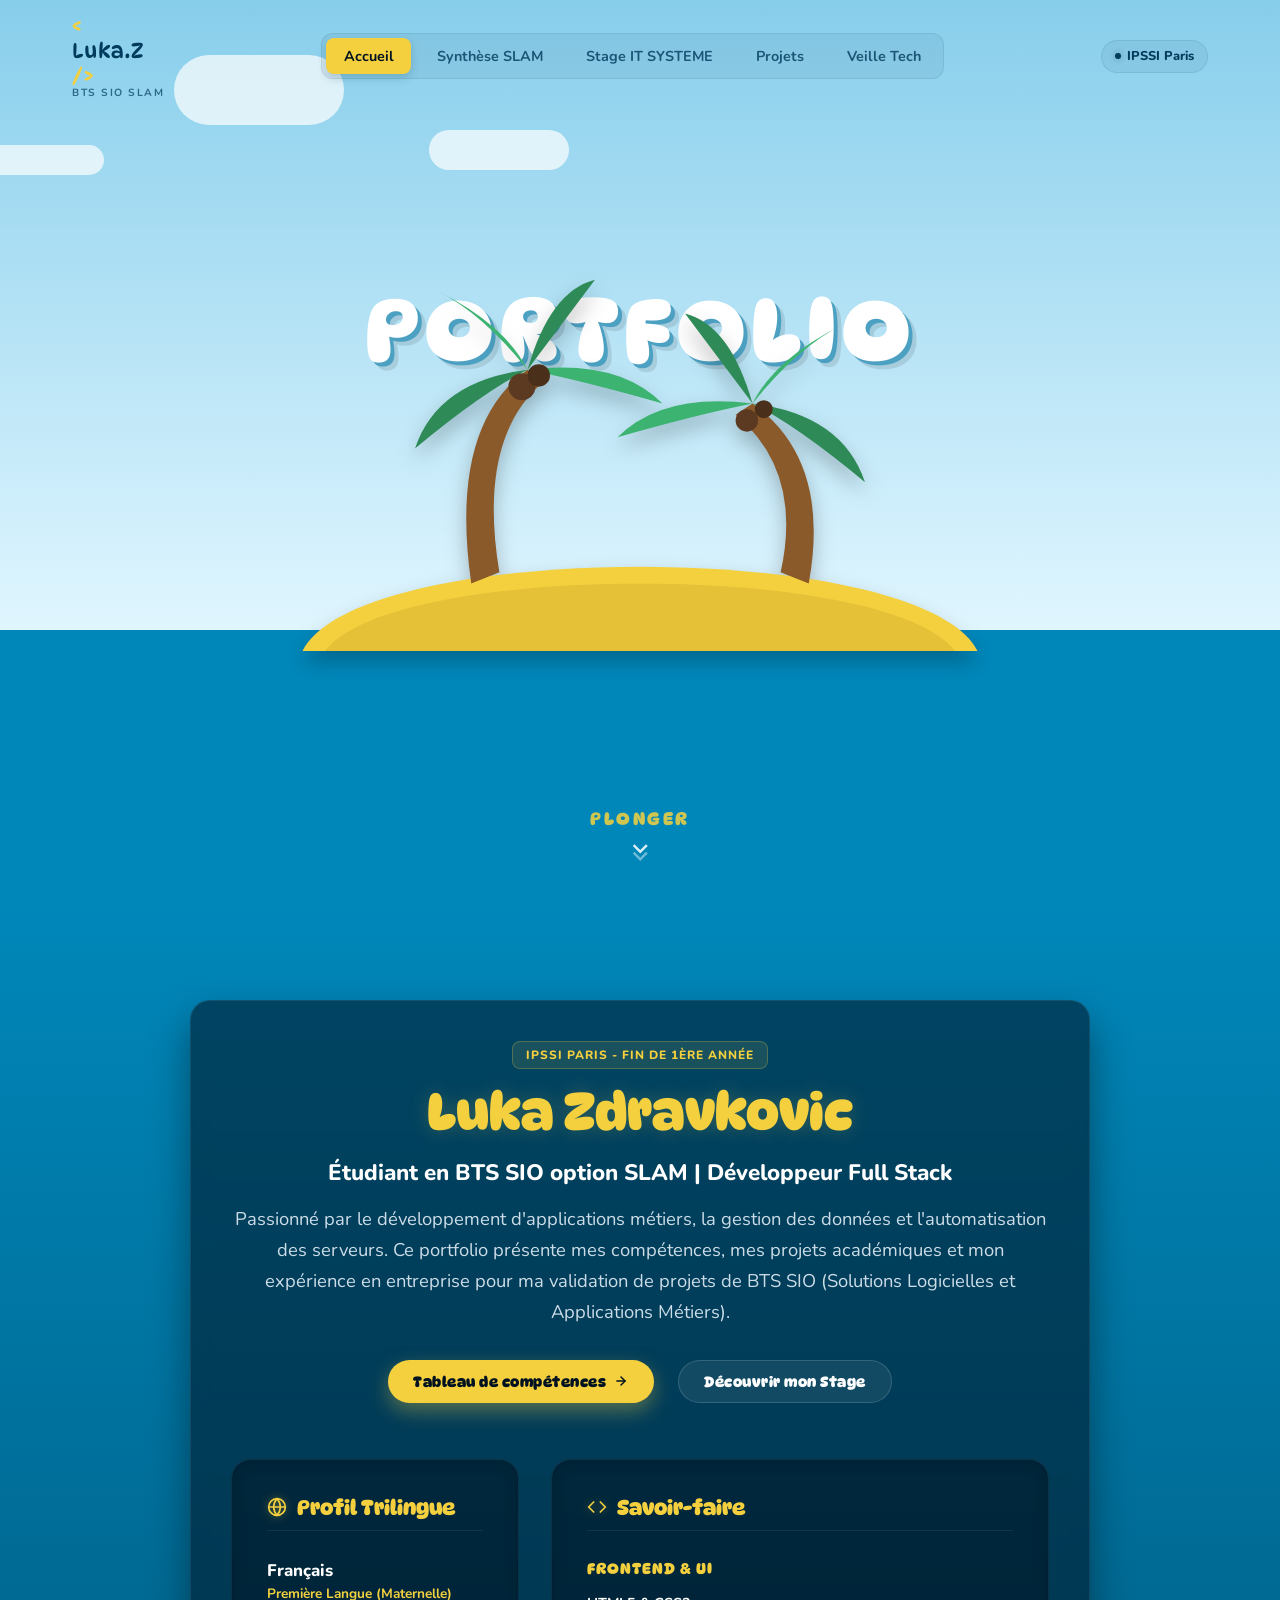
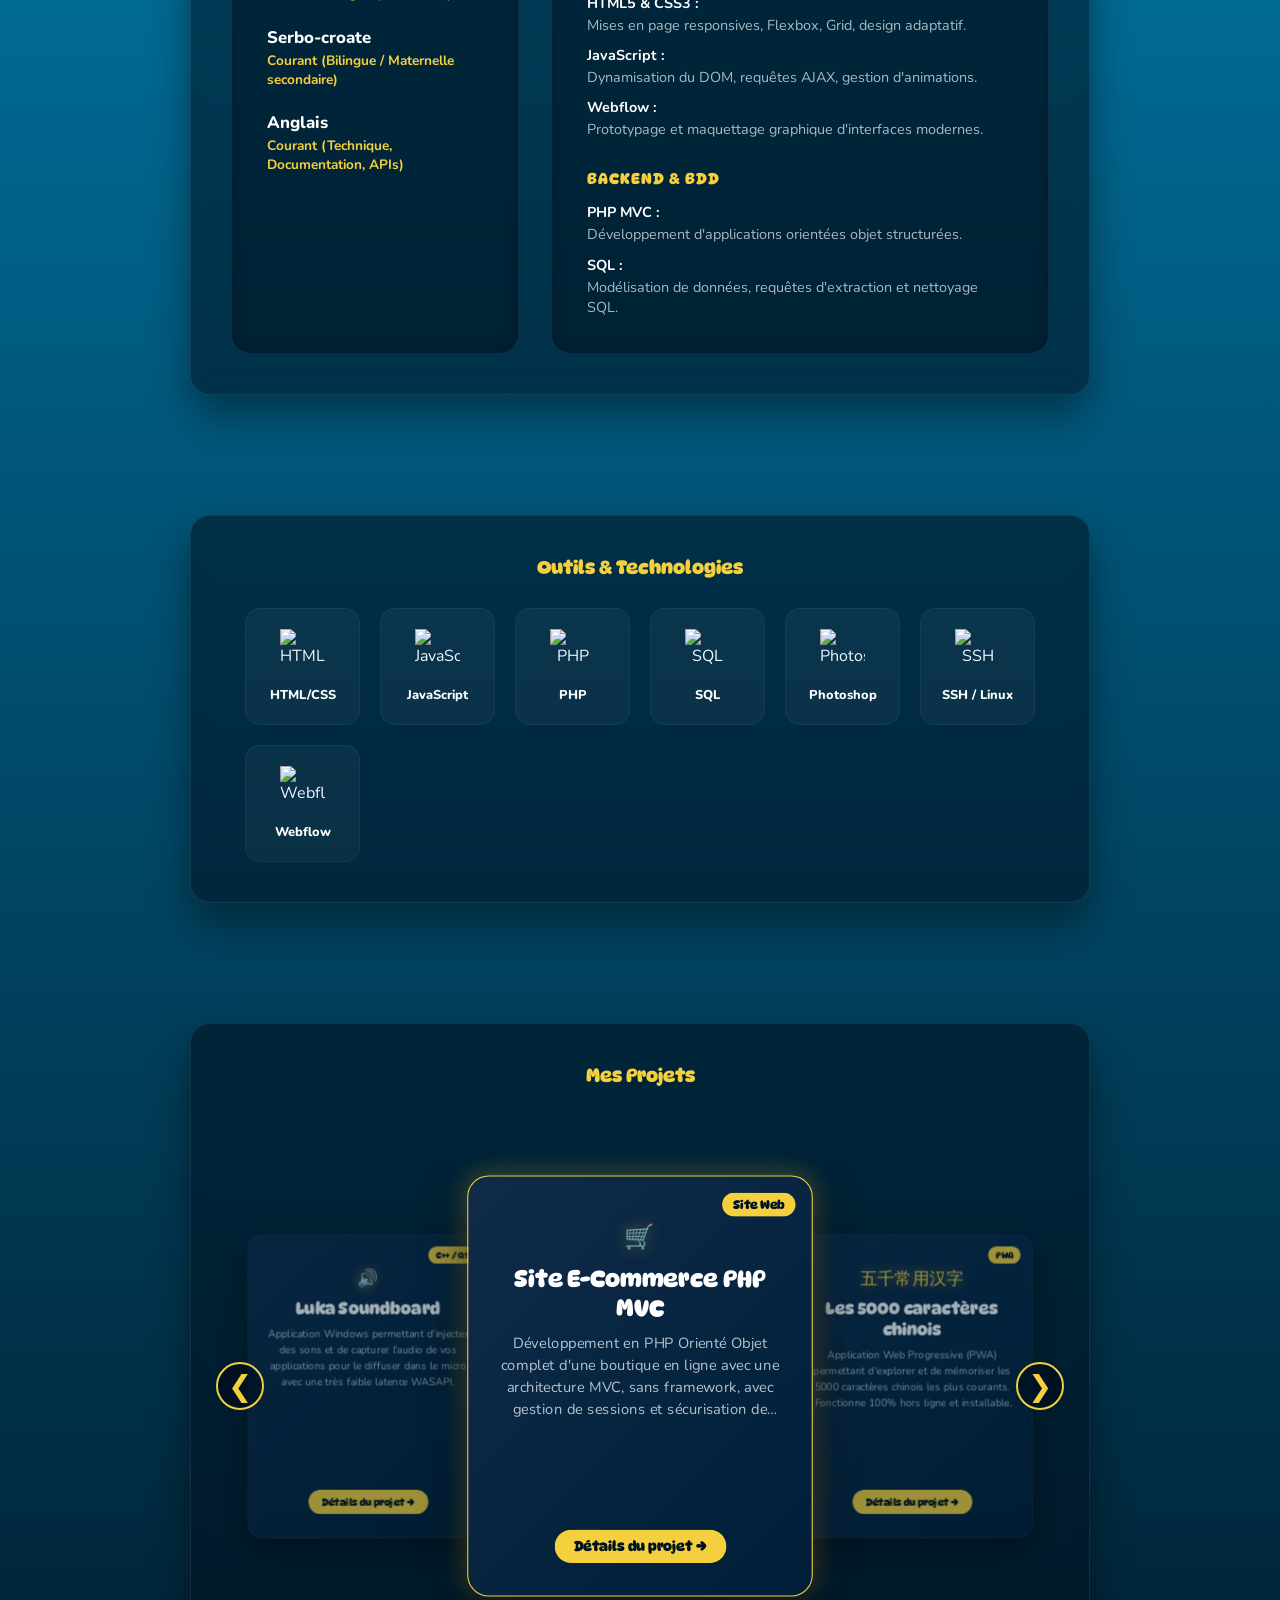
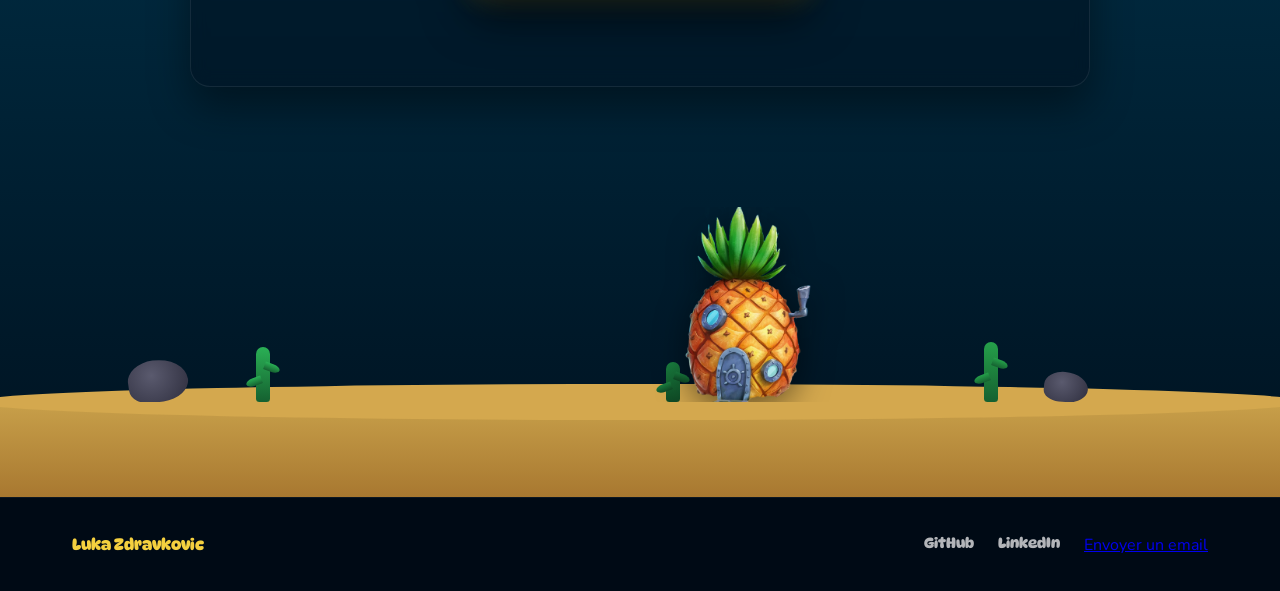
==== commit abbc5801: "Update index.html" ====
--- a/index.html
+++ b/index.html
@@ -276,6 +276,7 @@
             <div class="social-links">
                 <a href="https://github.com/LukaZ1010" target="_blank" class="social-link-item" aria-label="GitHub de Luka">GitHub</a>
                 <a href="https://www.linkedin.com/in/luka-zdravkovic-32a90b304?utm_source=share&utm_campaign=share_via&utm_content=profile&utm_medium=android_app" target="_blank" class="social-link-item" aria-label="LinkedIn de Luka">LinkedIn</a>
+                <a href="mailto:lukazdravkovic51@gmail.com">Envoyer un email</a>
             </div>
         </div>
     </footer>
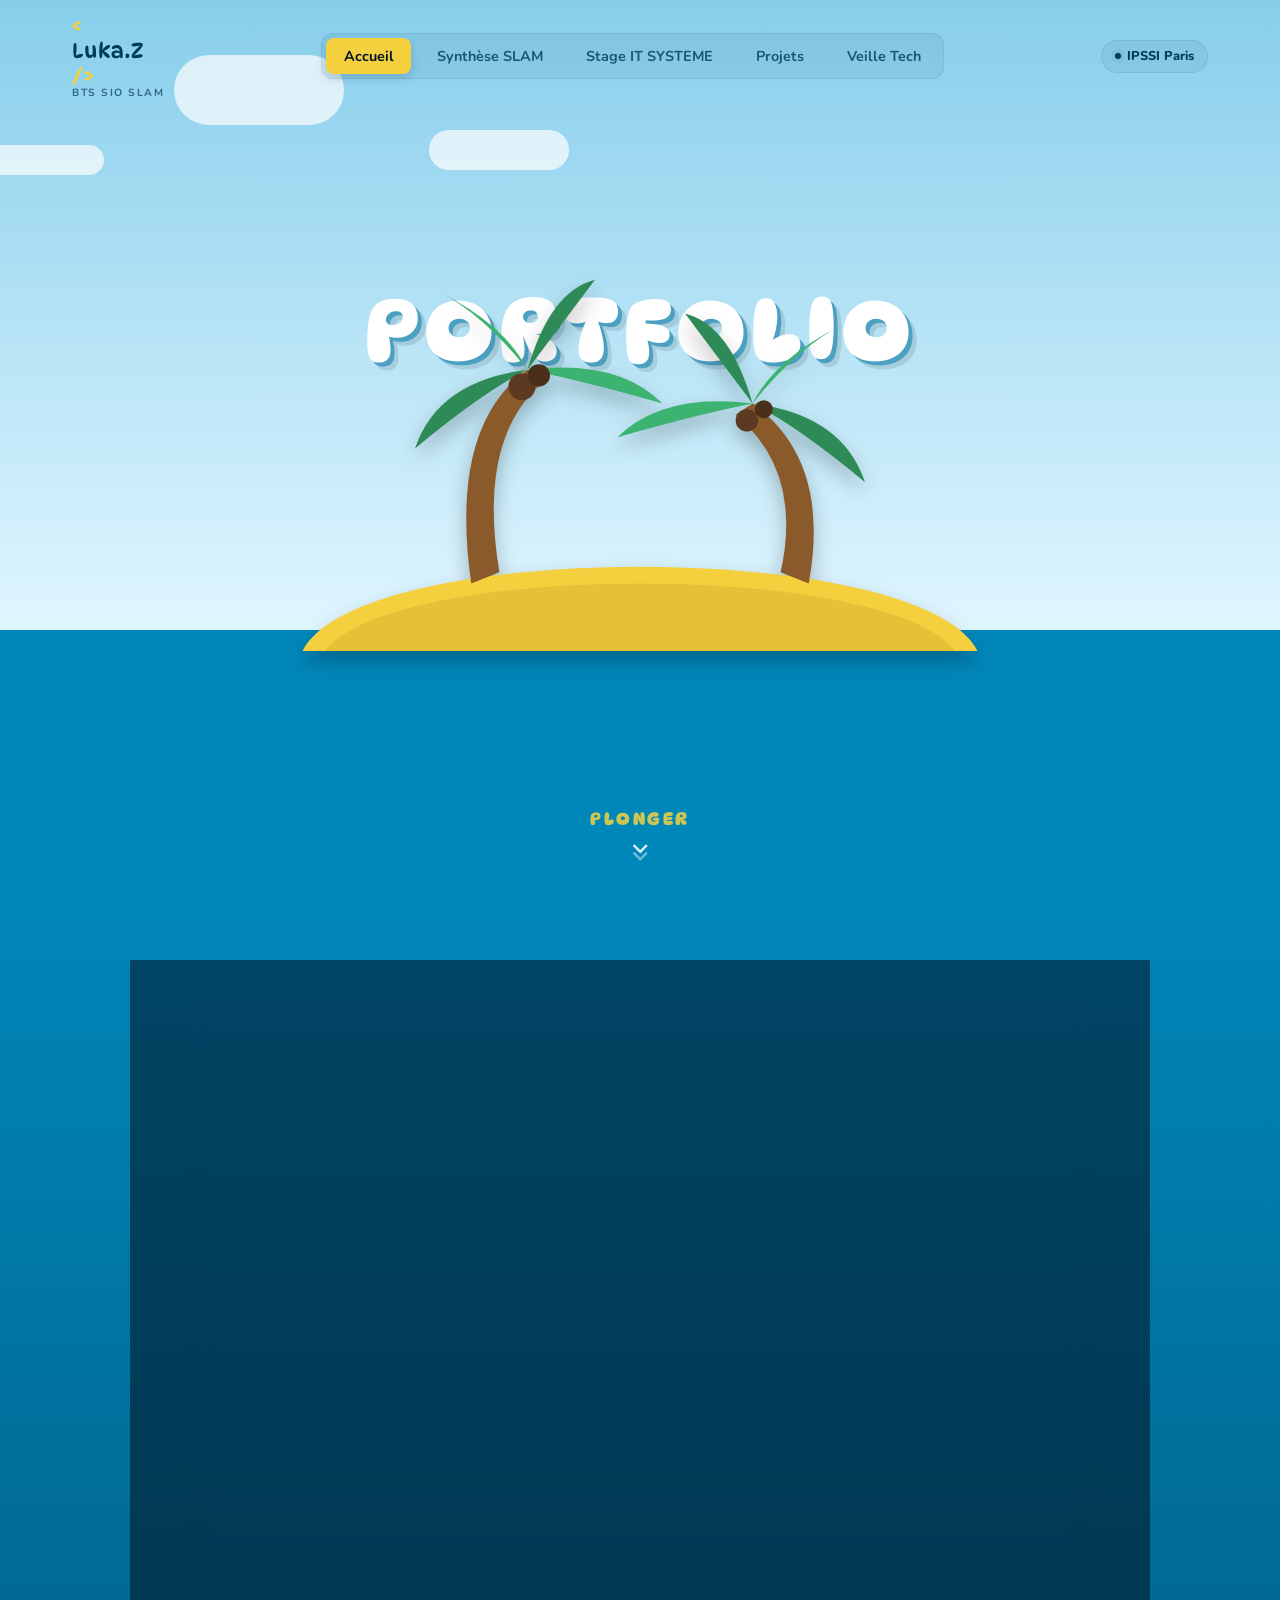
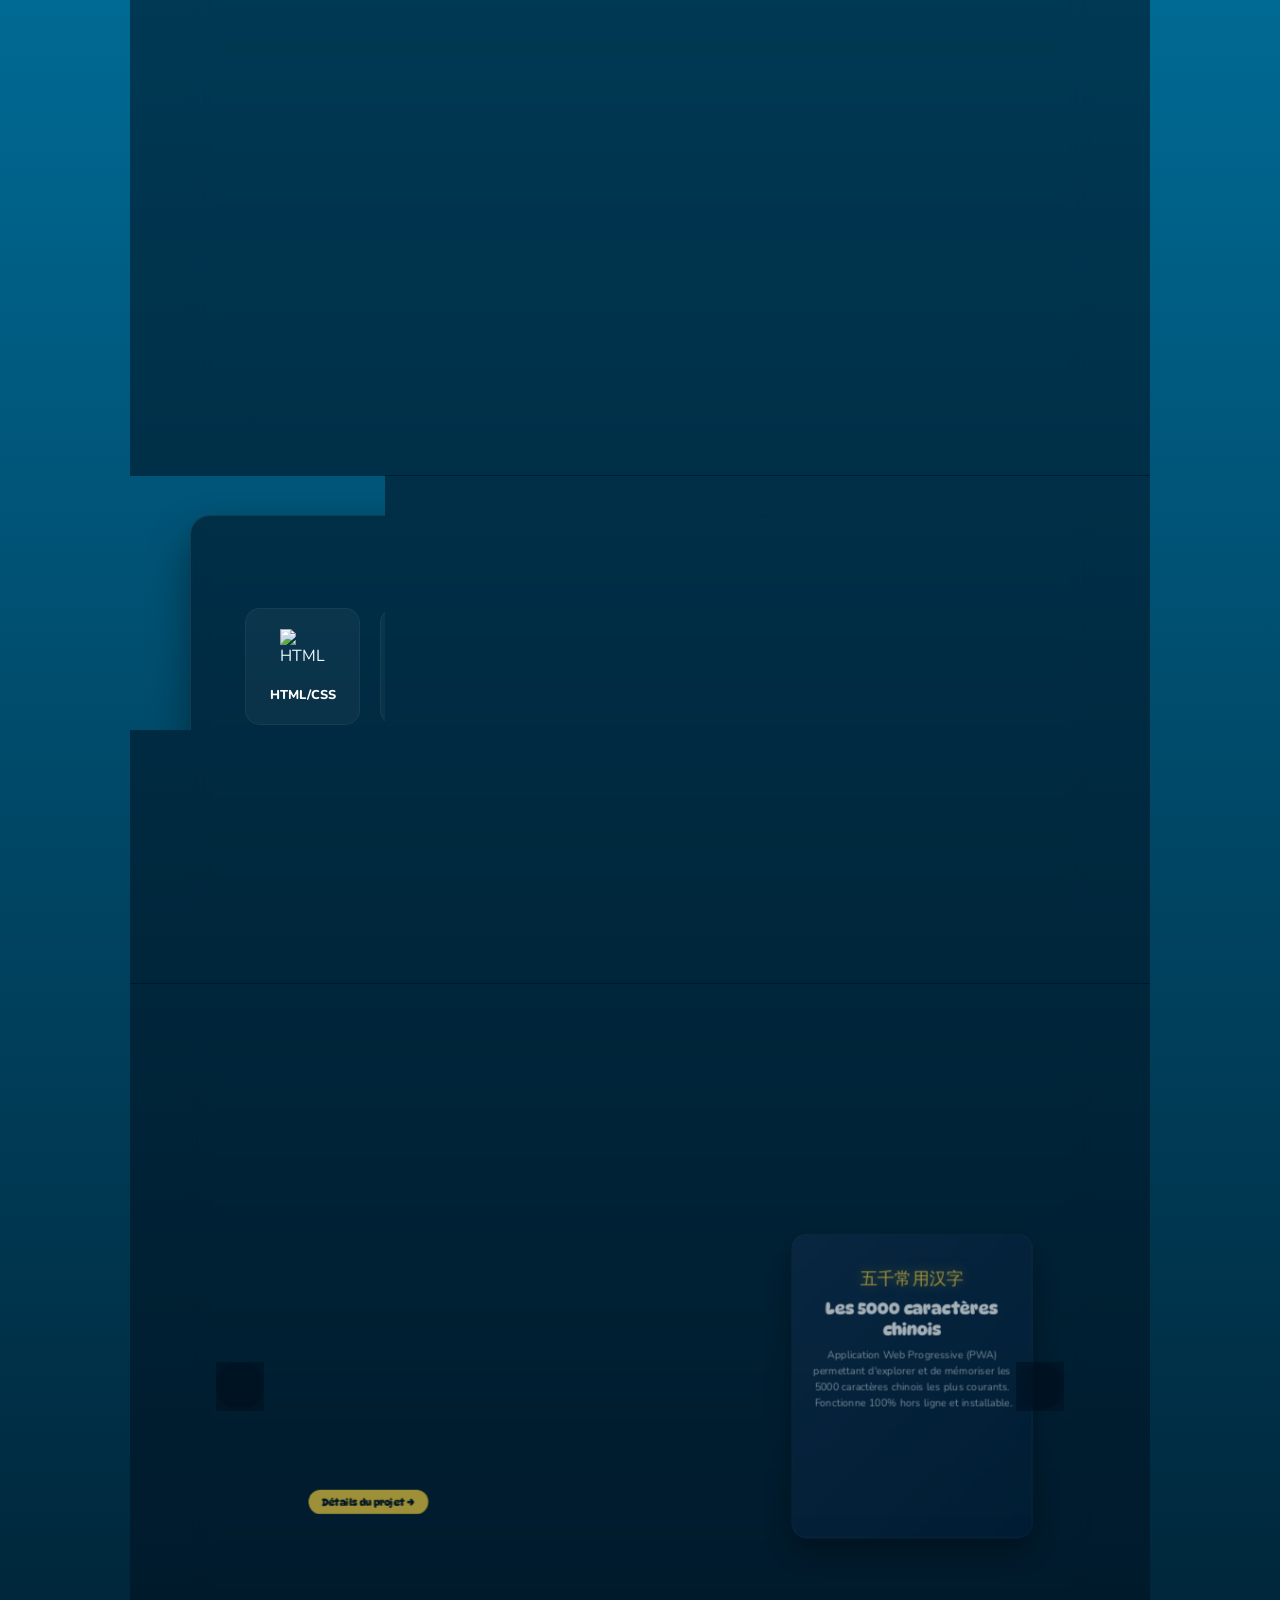
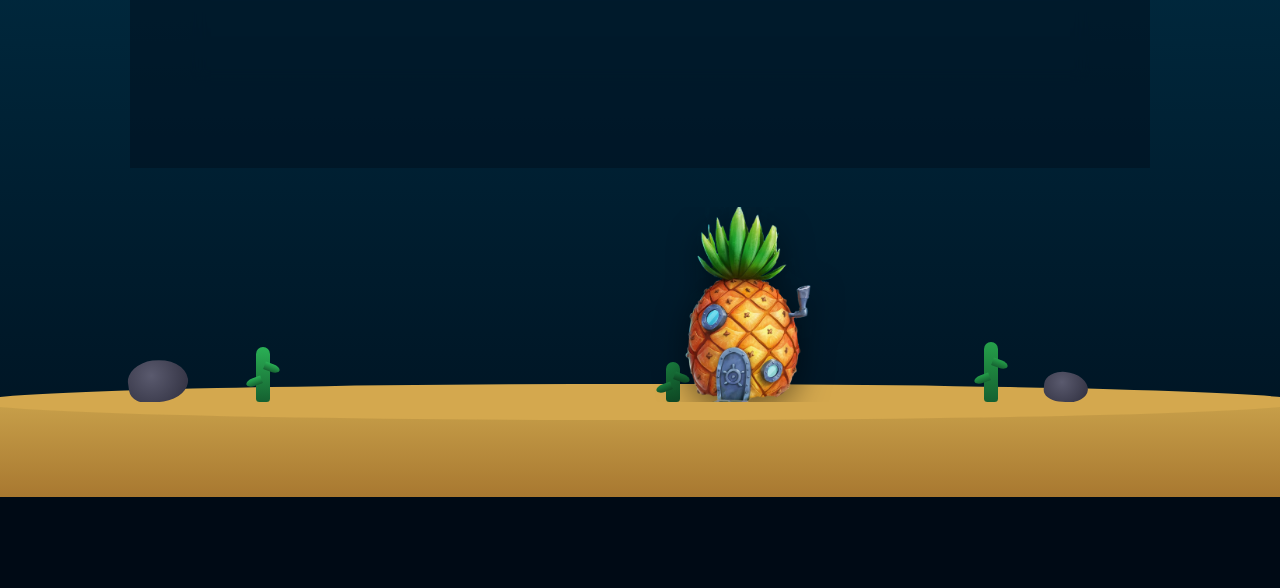
==== commit 314eb0f2: "Update index.html" ====
--- a/index.html
+++ b/index.html
@@ -276,7 +276,7 @@
             <div class="social-links">
                 <a href="https://github.com/LukaZ1010" target="_blank" class="social-link-item" aria-label="GitHub de Luka">GitHub</a>
                 <a href="https://www.linkedin.com/in/luka-zdravkovic-32a90b304?utm_source=share&utm_campaign=share_via&utm_content=profile&utm_medium=android_app" target="_blank" class="social-link-item" aria-label="LinkedIn de Luka">LinkedIn</a>
-                <a href="mailto:lukazdravkovic51@gmail.com">Envoyer un email</a>
+                <a href="mailto:lukazdravkovic51@gmail.com" target="_blank" class="social-link-item" aria-label="Mail de Luka">Envoyer un email</a>
             </div>
         </div>
     </footer>
